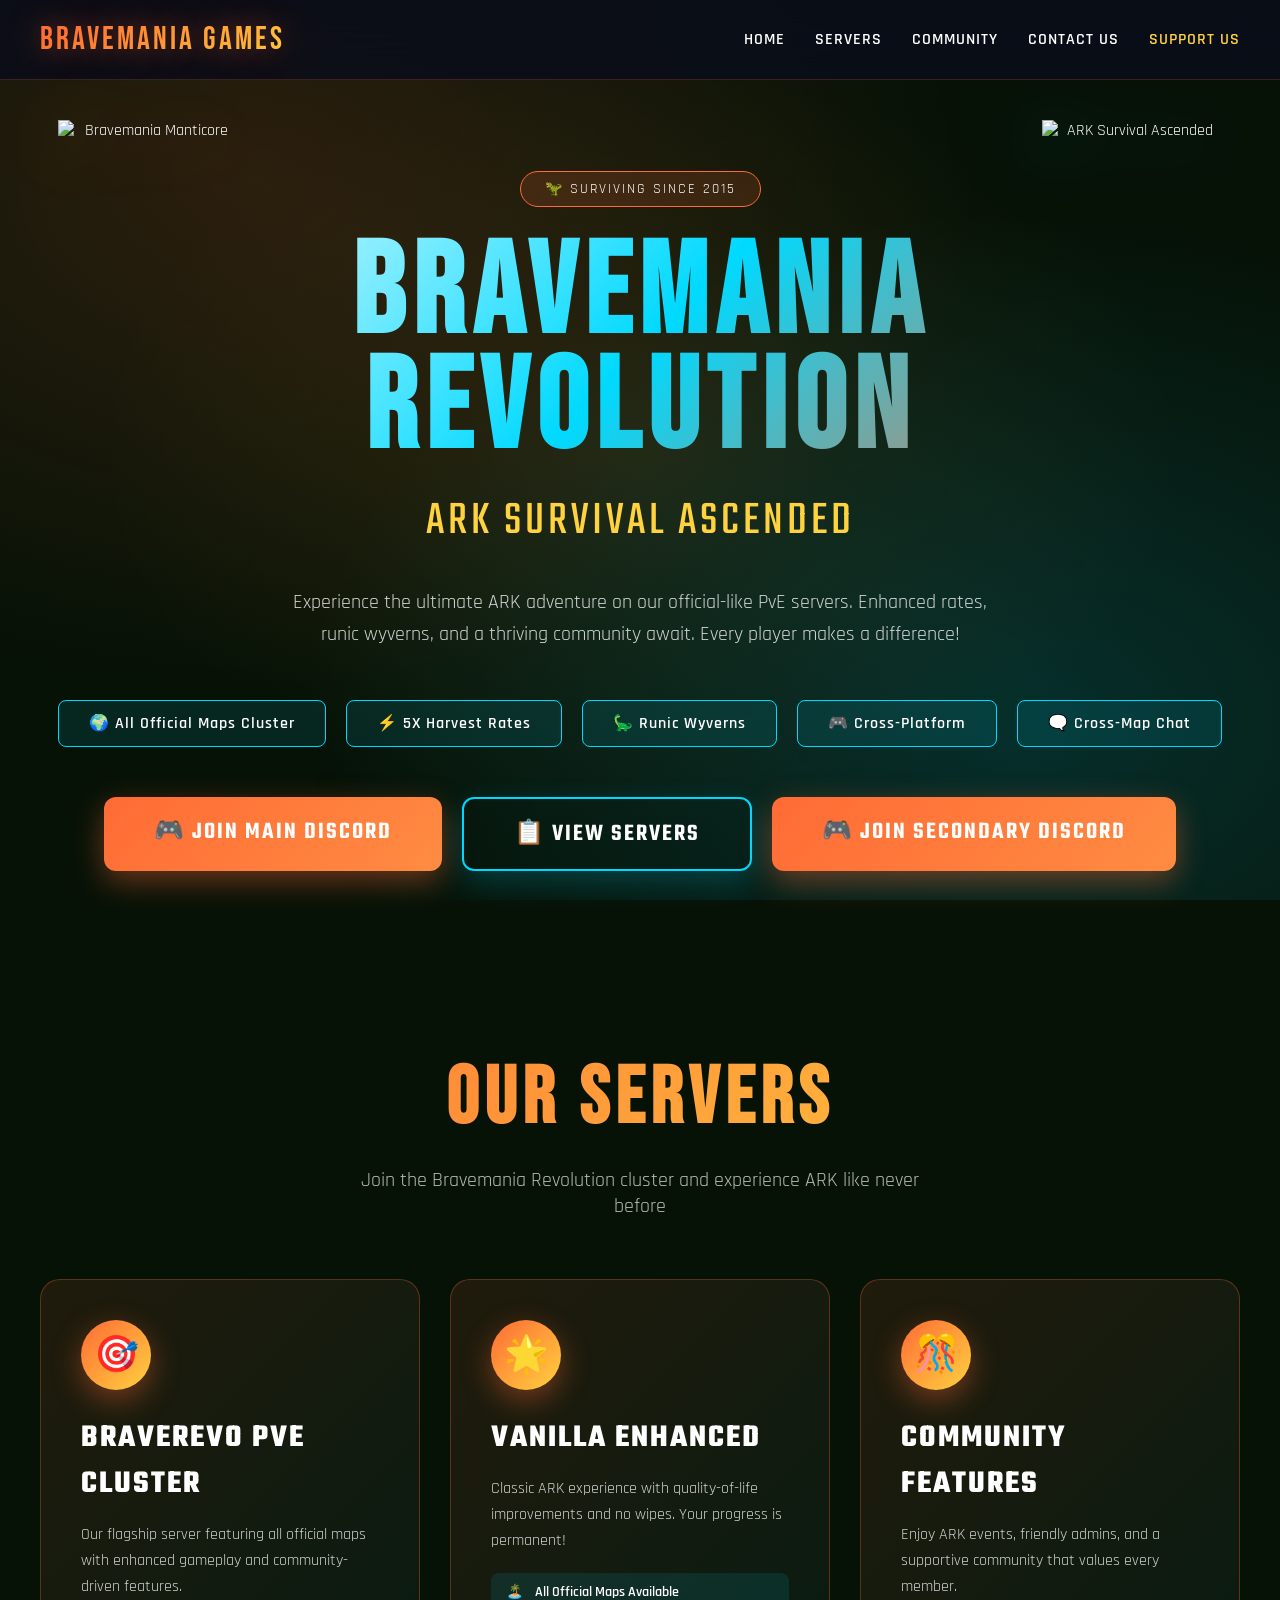
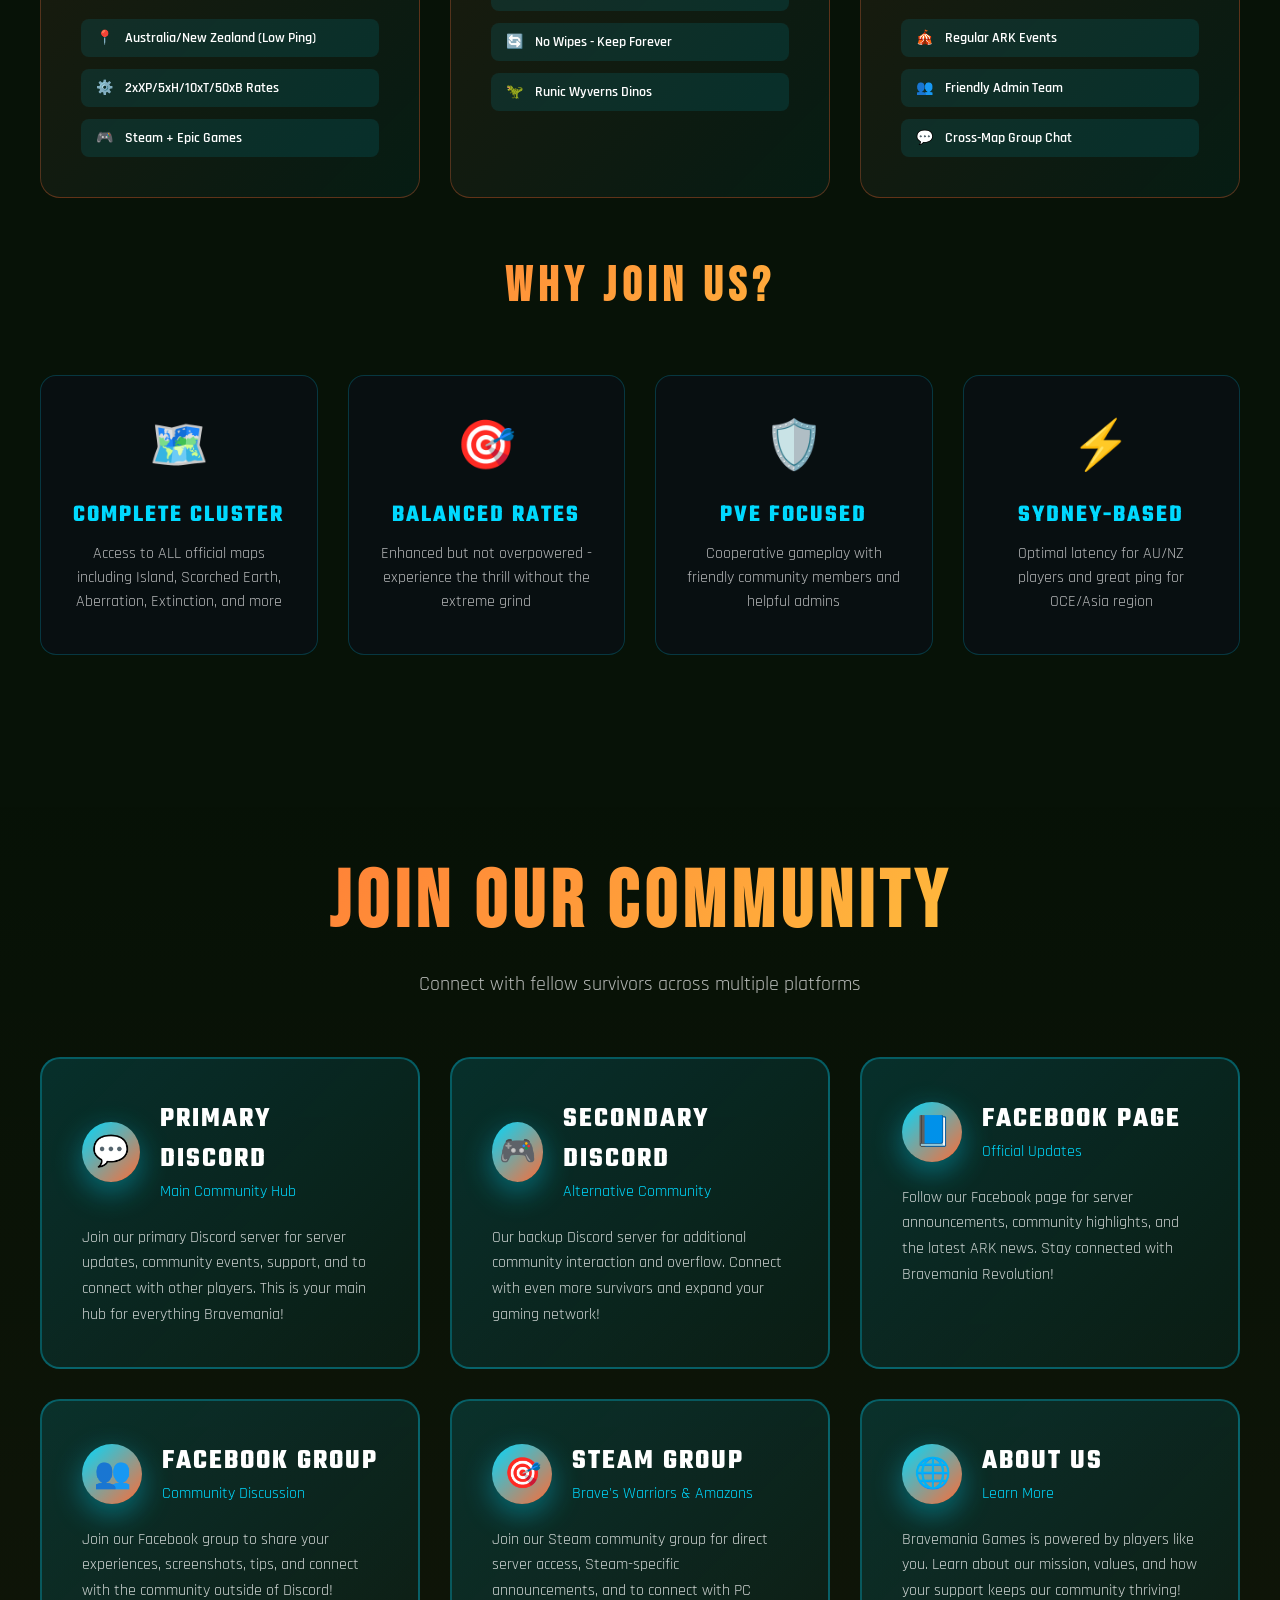
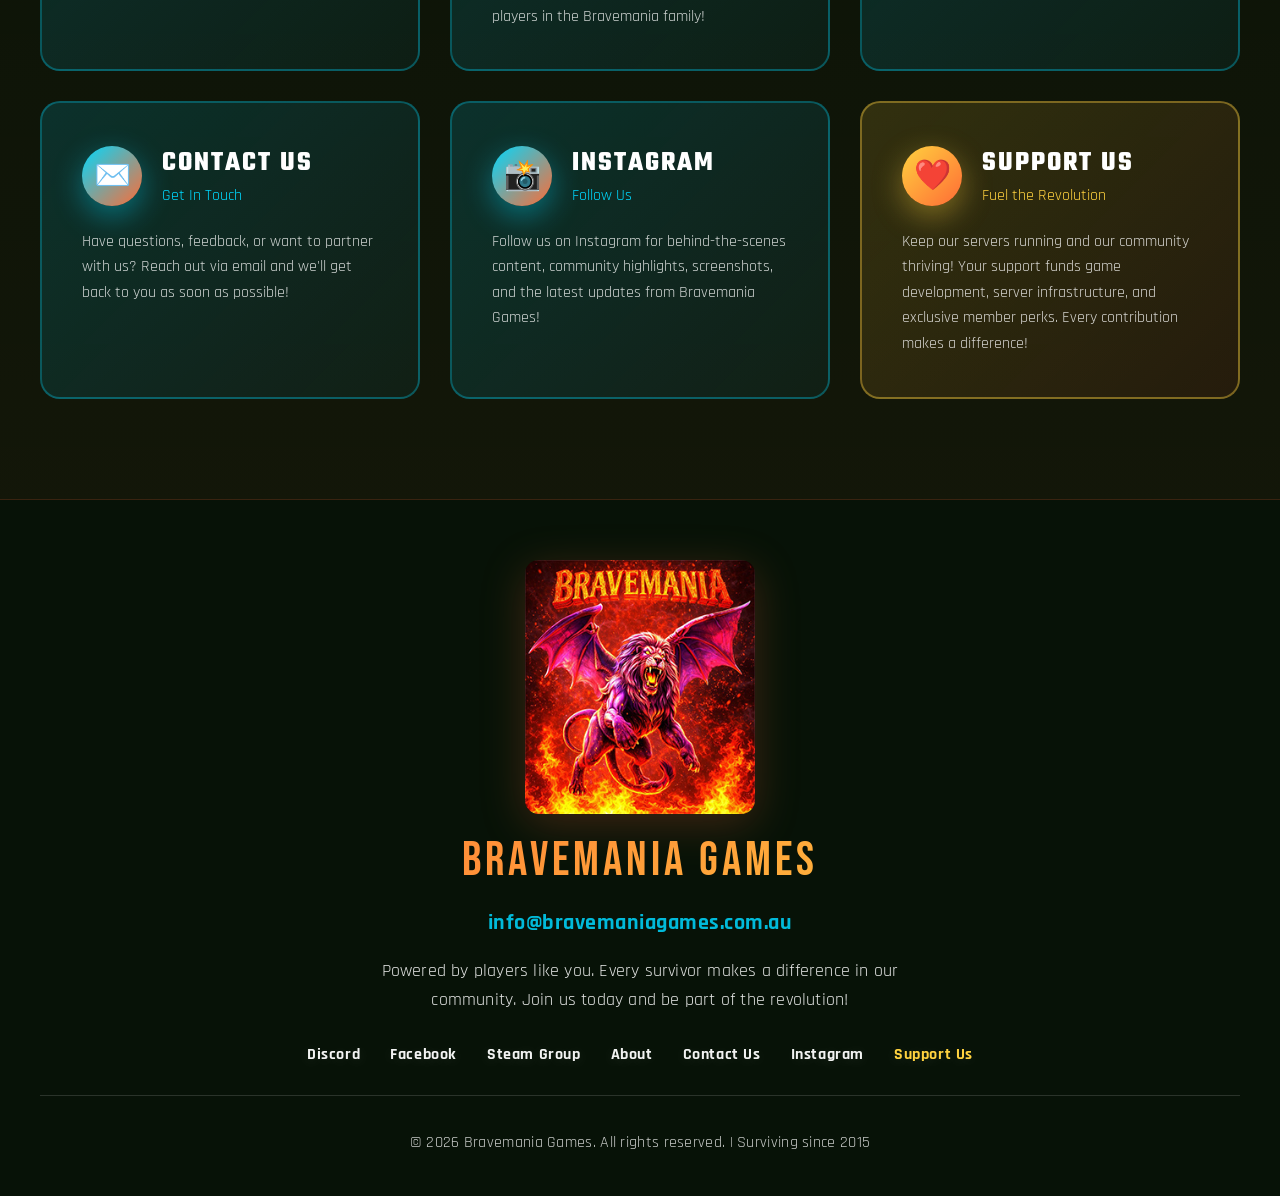
==== index.html @ 8ef61ebc "Update index.html" ====
<!DOCTYPE html>
<html lang="en">
<head>
    <meta charset="UTF-8">
    <meta name="viewport" content="width=device-width, initial-scale=1.0">
    <title>Bravemania Games - ARK Survival Revolution</title>
    
<!-- Favicons -->
<link rel="icon" type="image/png" sizes="48x48" href="/logo/favicon-48x48.png?v=20260113">
<link rel="icon" type="image/png" sizes="32x32" href="/logo/favicon-32x32.png?v=20260113">
<link rel="icon" type="image/png" sizes="16x16" href="/logo/favicon-16x16.png?v=20260113">

<link rel="icon" href="/favicon.ico?v=20260113" sizes="any" type="image/x-icon">
<link rel="shortcut icon" href="/favicon.ico?v=20260113">

<link rel="apple-touch-icon" sizes="180x180" href="/logo/apple-touch-icon.png?v=20260113">
<link rel="manifest" href="/logo/site.webmanifest?v=20260113">

    <script type="application/ld+json">
{
  "@context": "https://schema.org",
  "@type": "Organization",
  "name": "Bravemania Games",
  "url": "https://bravemaniagames.com.au",
  "logo": "https://bravemaniagames.com.au/bravemania-manticore.jpg",
  "image": "https://bravemaniagames.com.au/bravemania-manticore.jpg",
  "description": "Official ARK Survival Ascended PvE servers - Enhanced rates, runic wyverns, all maps cluster.",
  "contactPoint": {
    "@type": "ContactPoint",
    "email": "info@bravemaniagames.com.au",
    "contactType": "customer support"
  },
  "sameAs": [
    "https://discord.gg/Cxjp4RVSW9",
    "https://www.facebook.com/BravemaniaRevolutionArkSurvivalAscended/",
    "https://www.youtube.com/@BRAVEMANIAGAMES",
    "https://steamcommunity.com/groups/bravemaniawarriors",
    "https://www.instagram.com/bravemaniagames/",
    "https://ko-fi.com/bravemaniagames"
  ]
}
</script>

    <!-- SEO Meta Tags -->
    <meta name="description" content="Bravemania Games - Official ARK Survival Ascended servers. Enhanced rates, runic wyverns, all official maps cluster. PvE friendly community serving Australia since 2015.">
    <meta name="keywords" content="ARK Survival Ascended, ARK servers, PvE servers, runic wyverns, ARK cluster, Bravemania Games, ARK Australia, ARK gaming, ARK ANZ">
    <meta name="author" content="Bravemania Games">
    <meta name="theme-color" content="#071207">
    
    <!-- Open Graph / Facebook -->
    <meta property="og:type" content="website">
    <meta property="og:url" content="https://bravemaniagames.com.au/">
    <meta property="og:title" content="Bravemania Games - ARK Survival Revolution">
    <meta property="og:description" content="Experience the ultimate ARK adventure on our official-like PvE servers. Enhanced rates, runic wyverns, and a thriving community await!">
    <meta property="og:image" content="https://bravemaniagames.com.au/bravemania-manticore.jpg?v=20260219">
    <meta property="og:image:width" content="719">
    <meta property="og:image:height" content="792">
    <meta property="og:image:type" content="image/jpeg">
    
    <!-- Twitter -->
    <meta name="twitter:card" content="summary_large_image">
    <meta name="twitter:title" content="Bravemania Games - ARK Survival Revolution">
    <meta name="twitter:description" content="Experience the ultimate ARK adventure on our official-like PvE servers. Enhanced rates, runic wyverns, and a thriving community await!">
    <meta name="twitter:image" content="https://bravemaniagames.com.au/bravemania-manticore.jpg?v=20260219">
    
    <link rel="preconnect" href="https://fonts.googleapis.com">
    <link rel="preconnect" href="https://fonts.gstatic.com" crossorigin>
    <link href="https://fonts.googleapis.com/css2?family=Teko:wght@600;700&family=Bebas+Neue&family=Rajdhani:wght@400;600;700&display=swap" rel="stylesheet">
    <style>
        :root {
            --primary: #ff6b35;
            --secondary: #00d9ff;
            --accent: #ffd23f;
            --dark: #0d1f0d;
            --darker: #071207;
            --light: #ffffff;
            --glow: rgba(0, 217, 255, 0.6);
        }

        * {
            margin: 0;
            padding: 0;
            box-sizing: border-box;
        }

        body {
            font-family: 'Rajdhani', sans-serif;
            background: var(--darker);
            color: var(--light);
            overflow-x: hidden;
            position: relative;
        }

        /* Animated background */
        .bg-layer {
            position: fixed;
            top: 0;
            left: 0;
            width: 100%;
            height: 100%;
            z-index: -1;
            background: 
                radial-gradient(ellipse at 20% 20%, rgba(255, 107, 53, 0.15) 0%, transparent 50%),
                radial-gradient(ellipse at 80% 80%, rgba(0, 217, 255, 0.15) 0%, transparent 50%),
                radial-gradient(ellipse at 50% 50%, rgba(255, 210, 63, 0.08) 0%, transparent 60%);
        }

        .bg-pattern {
            position: fixed;
            top: 0;
            left: 0;
            width: 100%;
            height: 100%;
            z-index: -1;
            opacity: 0.03;
            background-image: 
                repeating-linear-gradient(45deg, transparent, transparent 35px, rgba(255,255,255,.05) 35px, rgba(255,255,255,.05) 70px);
        }

        /* Particle effect */
        .particles {
            position: fixed;
            top: 0;
            left: 0;
            width: 100%;
            height: 100%;
            z-index: 0;
            pointer-events: none;
        }

        .particle {
            position: absolute;
            width: 2px;
            height: 2px;
            background: var(--secondary);
            border-radius: 50%;
            opacity: 0;
            animation: float 15s infinite;
        }

        @keyframes float {
            0% {
                opacity: 0;
                transform: translateY(100vh) translateX(0);
            }
            10% {
                opacity: 0.6;
            }
            90% {
                opacity: 0.6;
            }
            100% {
                opacity: 0;
                transform: translateY(-100px) translateX(100px);
            }
        }

        /* Navigation */
        nav {
            position: fixed;
            top: 0;
            left: 0;
            right: 0;
            z-index: 1000;
            padding: 20px 40px;
            background: rgba(10, 14, 26, 0.85);
            backdrop-filter: blur(20px);
            border-bottom: 1px solid rgba(255, 107, 53, 0.2);
            animation: slideDown 0.6s ease-out;
        }

        @keyframes slideDown {
            from {
                transform: translateY(-100%);
                opacity: 0;
            }
            to {
                transform: translateY(0);
                opacity: 1;
            }
        }

        .nav-content {
            max-width: 1400px;
            margin: 0 auto;
            display: flex;
            justify-content: space-between;
            align-items: center;
        }

        .logo {
            font-family: 'Bebas Neue', cursive;
            font-size: 32px;
            letter-spacing: 3px;
            background: linear-gradient(135deg, var(--primary) 0%, var(--accent) 100%);
            -webkit-background-clip: text;
            -webkit-text-fill-color: transparent;
            background-clip: text;
            text-shadow: 0 0 30px rgba(255, 107, 53, 0.5);
        }

        .nav-links {
            display: flex;
            gap: 30px;
            list-style: none;
        }

        .nav-links a {
            color: var(--light);
            text-decoration: none;
            font-weight: 600;
            font-size: 16px;
            letter-spacing: 1px;
            text-transform: uppercase;
            transition: all 0.3s ease;
            position: relative;
        }

        .nav-links a::after {
            content: '';
            position: absolute;
            bottom: -5px;
            left: 0;
            width: 0;
            height: 2px;
            background: var(--primary);
            transition: width 0.3s ease;
        }

        .nav-links a:hover::after {
            width: 100%;
        }

        /* Hero Section */
        .hero {
            position: relative;
            min-height: 100vh;
            display: flex;
            align-items: center;
            justify-content: center;
            padding: 120px 40px 80px;
            overflow: hidden;
        }

        .hero-content {
            max-width: 1200px;
            text-align: center;
            position: relative;
            z-index: 1;
        }

        .hero-logos {
            display: flex;
            justify-content: space-between;
            align-items: flex-start;
            margin-bottom: 30px;
            gap: 20px;
        }

        .hero-logo-left,
        .hero-logo-right {
            width: 180px;
            height: auto;
            animation: fadeInScale 1s ease-out;
            filter: drop-shadow(0 10px 30px rgba(255, 107, 53, 0.4));
        }

        .hero-logo-right {
            filter: drop-shadow(0 10px 30px rgba(0, 217, 255, 0.4));
        }

        @keyframes fadeInScale {
            from {
                opacity: 0;
                transform: scale(0.8);
            }
            to {
                opacity: 1;
                transform: scale(1);
            }
        }

        .hero-badge {
            display: inline-block;
            padding: 8px 24px;
            background: rgba(255, 107, 53, 0.15);
            border: 1px solid var(--primary);
            border-radius: 50px;
            font-size: 14px;
            letter-spacing: 2px;
            text-transform: uppercase;
            margin-bottom: 30px;
            animation: fadeInUp 0.8s ease-out 0.2s both;
        }

        @keyframes fadeInUp {
            from {
                opacity: 0;
                transform: translateY(30px);
            }
            to {
                opacity: 1;
                transform: translateY(0);
            }
        }

        .hero h1 {
            font-family: 'Bebas Neue', cursive;
            font-size: clamp(60px, 10vw, 140px);
            line-height: 0.9;
            letter-spacing: 8px;
            margin-bottom: 20px;
            background: linear-gradient(135deg, var(--light) 0%, var(--secondary) 50%, var(--primary) 100%);
            -webkit-background-clip: text;
            -webkit-text-fill-color: transparent;
            background-clip: text;
            animation: fadeInUp 0.8s ease-out 0.4s both, textGlow 4s ease-in-out infinite alternate;
        }

        @keyframes textGlow {
            from {
                filter: drop-shadow(0 0 20px rgba(0, 217, 255, 0.4));
            }
            to {
                filter: drop-shadow(0 0 40px rgba(255, 107, 53, 0.6));
            }
        }

        .hero-subtitle {
            font-family: 'Teko', sans-serif;
            font-size: clamp(24px, 4vw, 48px);
            color: var(--accent);
            letter-spacing: 4px;
            text-transform: uppercase;
            margin-bottom: 30px;
            animation: fadeInUp 0.8s ease-out 0.6s both;
        }

        .hero-description {
            font-size: 20px;
            color: rgba(255, 255, 255, 0.8);
            max-width: 700px;
            margin: 0 auto 50px;
            line-height: 1.6;
            animation: fadeInUp 0.8s ease-out 0.8s both;
        }

        .hero-features {
            display: flex;
            flex-wrap: wrap;
            justify-content: center;
            gap: 20px;
            margin-bottom: 50px;
            animation: fadeInUp 0.8s ease-out 1s both;
        }

        .feature-tag {
            padding: 12px 30px;
            background: rgba(0, 217, 255, 0.1);
            border: 1px solid var(--secondary);
            border-radius: 8px;
            font-weight: 600;
            letter-spacing: 1px;
            transition: all 0.3s ease;
        }

        .feature-tag:hover {
            background: rgba(0, 217, 255, 0.2);
            transform: translateY(-3px);
            box-shadow: 0 10px 30px rgba(0, 217, 255, 0.3);
        }

        /* CTA Buttons */
        .cta-buttons {
            display: flex;
            flex-wrap: wrap;
            justify-content: center;
            gap: 20px;
            animation: fadeInUp 0.8s ease-out 1.2s both;
        }

        .btn {
            padding: 18px 50px;
            font-family: 'Teko', sans-serif;
            font-size: 24px;
            letter-spacing: 2px;
            text-transform: uppercase;
            text-decoration: none;
            border: none;
            border-radius: 12px;
            cursor: pointer;
            transition: all 0.3s ease;
            position: relative;
            overflow: hidden;
            font-weight: 600;
        }

        .btn::before {
            content: '';
            position: absolute;
            top: 50%;
            left: 50%;
            width: 0;
            height: 0;
            border-radius: 50%;
            background: rgba(255, 255, 255, 0.2);
            transform: translate(-50%, -50%);
            transition: width 0.6s ease, height 0.6s ease;
        }

        .btn:hover::before {
            width: 400px;
            height: 400px;
        }

        .btn span {
            position: relative;
            z-index: 1;
        }

        .btn-primary {
            background: linear-gradient(135deg, var(--primary) 0%, #ff8c42 100%);
            color: var(--light);
            box-shadow: 0 10px 30px rgba(255, 107, 53, 0.4);
        }

        .btn-primary:hover {
            transform: translateY(-3px);
            box-shadow: 0 15px 40px rgba(255, 107, 53, 0.6);
        }

        .btn-secondary {
            background: transparent;
            color: var(--light);
            border: 2px solid var(--secondary);
            box-shadow: 0 10px 30px rgba(0, 217, 255, 0.2);
        }

        .btn-secondary:hover {
            background: rgba(0, 217, 255, 0.1);
            transform: translateY(-3px);
            box-shadow: 0 15px 40px rgba(0, 217, 255, 0.4);
        }

        /* Server Info Section */
        .server-info {
            padding: 100px 40px;
            position: relative;
            z-index: 1;
        }

        .container {
            max-width: 1400px;
            margin: 0 auto;
        }

        .section-title {
            font-family: 'Bebas Neue', cursive;
            font-size: clamp(48px, 8vw, 80px);
            text-align: center;
            margin-bottom: 20px;
            letter-spacing: 6px;
            background: linear-gradient(135deg, var(--primary) 0%, var(--accent) 100%);
            -webkit-background-clip: text;
            -webkit-text-fill-color: transparent;
            background-clip: text;
        }

        .section-subtitle {
            text-align: center;
            font-size: 20px;
            color: rgba(255, 255, 255, 0.7);
            margin-bottom: 60px;
            max-width: 600px;
            margin-left: auto;
            margin-right: auto;
        }

        .server-grid {
            display: grid;
            grid-template-columns: repeat(auto-fit, minmax(350px, 1fr));
            gap: 30px;
            margin-bottom: 60px;
        }

        .server-card {
            background: linear-gradient(135deg, rgba(255, 107, 53, 0.1) 0%, rgba(0, 217, 255, 0.05) 100%);
            border: 1px solid rgba(255, 107, 53, 0.3);
            border-radius: 20px;
            padding: 40px;
            transition: all 0.4s ease;
            position: relative;
            overflow: hidden;
        }

        .server-card::before {
            content: '';
            position: absolute;
            top: -50%;
            left: -50%;
            width: 200%;
            height: 200%;
            background: radial-gradient(circle, rgba(255, 107, 53, 0.1) 0%, transparent 70%);
            opacity: 0;
            transition: opacity 0.4s ease;
        }

        .server-card:hover::before {
            opacity: 1;
        }

        .server-card:hover {
            transform: translateY(-10px);
            border-color: var(--primary);
            box-shadow: 0 20px 50px rgba(255, 107, 53, 0.3);
        }

        .server-icon {
            width: 70px;
            height: 70px;
            background: linear-gradient(135deg, var(--primary) 0%, var(--accent) 100%);
            border-radius: 50%;
            display: flex;
            align-items: center;
            justify-content: center;
            font-size: 36px;
            margin-bottom: 25px;
            box-shadow: 0 10px 30px rgba(255, 107, 53, 0.4);
        }

        .server-card h3 {
            font-family: 'Teko', sans-serif;
            font-size: 32px;
            letter-spacing: 2px;
            color: var(--light);
            margin-bottom: 15px;
            text-transform: uppercase;
        }

        .server-card p {
            color: rgba(255, 255, 255, 0.8);
            line-height: 1.6;
            margin-bottom: 20px;
        }

        .server-details {
            display: flex;
            flex-direction: column;
            gap: 12px;
            margin-top: 20px;
        }

        .detail-item {
            display: flex;
            align-items: center;
            gap: 12px;
            padding: 10px 15px;
            background: rgba(0, 217, 255, 0.1);
            border-radius: 8px;
            font-size: 14px;
            font-weight: 600;
        }

        .detail-icon {
            color: var(--secondary);
        }

        /* Features Grid */
        .features-grid {
            display: grid;
            grid-template-columns: repeat(auto-fit, minmax(250px, 1fr));
            gap: 30px;
            margin-top: 60px;
        }

        .feature-item {
            text-align: center;
            padding: 40px 30px;
            background: rgba(10, 14, 26, 0.6);
            border: 1px solid rgba(0, 217, 255, 0.2);
            border-radius: 16px;
            transition: all 0.3s ease;
        }

        .feature-item:hover {
            border-color: var(--secondary);
            transform: translateY(-5px);
            box-shadow: 0 15px 40px rgba(0, 217, 255, 0.2);
        }

        .feature-icon {
            font-size: 48px;
            margin-bottom: 20px;
        }

        .feature-item h4 {
            font-family: 'Teko', sans-serif;
            font-size: 24px;
            letter-spacing: 2px;
            color: var(--secondary);
            margin-bottom: 10px;
            text-transform: uppercase;
        }

        .feature-item p {
            color: rgba(255, 255, 255, 0.7);
            line-height: 1.5;
        }

        /* Community Section */
        .community {
            padding: 100px 40px;
            background: linear-gradient(180deg, transparent 0%, rgba(255, 107, 53, 0.05) 100%);
            position: relative;
        }

        .social-links {
            display: grid;
            grid-template-columns: repeat(auto-fit, minmax(300px, 1fr));
            gap: 30px;
            margin-top: 60px;
        }

        .social-card {
            background: linear-gradient(135deg, rgba(0, 217, 255, 0.15) 0%, rgba(0, 217, 255, 0.05) 100%);
            border: 2px solid rgba(0, 217, 255, 0.3);
            border-radius: 20px;
            padding: 40px;
            text-decoration: none;
            color: var(--light);
            transition: all 0.4s ease;
            position: relative;
            overflow: hidden;
        }

        .social-card::before {
            content: '';
            position: absolute;
            top: 0;
            left: -100%;
            width: 100%;
            height: 100%;
            background: linear-gradient(90deg, transparent, rgba(255, 255, 255, 0.1), transparent);
            transition: left 0.6s ease;
        }

        .social-card:hover::before {
            left: 100%;
        }

        .social-card:hover {
            transform: translateY(-10px) scale(1.02);
            border-color: var(--secondary);
            box-shadow: 0 20px 50px rgba(0, 217, 255, 0.4);
        }

        .social-header {
            display: flex;
            align-items: center;
            gap: 20px;
            margin-bottom: 20px;
        }

        .social-icon {
            width: 60px;
            height: 60px;
            background: linear-gradient(135deg, var(--secondary) 0%, var(--primary) 100%);
            border-radius: 50%;
            display: flex;
            align-items: center;
            justify-content: center;
            font-size: 30px;
            box-shadow: 0 10px 30px rgba(0, 217, 255, 0.4);
        }

        .social-card h3 {
            font-family: 'Teko', sans-serif;
            font-size: 28px;
            letter-spacing: 2px;
            text-transform: uppercase;
        }

        .social-card p {
            color: rgba(255, 255, 255, 0.8);
            line-height: 1.6;
        }

        /* Footer */
        footer {
            padding: 60px 40px 40px;
            background: var(--darker);
            border-top: 1px solid rgba(255, 107, 53, 0.2);
            text-align: center;
        }

        .footer-content {
            max-width: 1400px;
            margin: 0 auto;
        }

        .footer-logo {
            font-family: 'Bebas Neue', cursive;
            font-size: 48px;
            letter-spacing: 4px;
            background: linear-gradient(135deg, var(--primary) 0%, var(--accent) 100%);
            -webkit-background-clip: text;
            -webkit-text-fill-color: transparent;
            background-clip: text;
            margin-bottom: 20px;
        }

        .footer-email {
            display: inline-block;
            color: var(--secondary);
            text-decoration: none;
            font-size: 22px;
            font-weight: 700;
            letter-spacing: 0.5px;
            margin-bottom: 20px;
            opacity: 0.85;
            transition: all 0.3s ease;
        }

        .footer-email:hover {
            opacity: 1;
            color: var(--accent);
            text-shadow: 0 0 12px rgba(0, 217, 255, 0.4);
        }
       
        .footer-logo-img{
  width: clamp(160px, 18vw, 240px);
  height: auto;
  border-radius: 14px;
  display: block;
  margin: 0 auto 18px;
  filter: drop-shadow(0 10px 22px rgba(255, 107, 53, 0.22));
}
        @media (max-width: 768px){
            .footer-logo-img{ width: 180px; }
        }
            
        .footer-text {
    color: rgba(255, 255, 255, 0.88);
    margin-bottom: 30px;
    max-width: 600px;
    margin-left: auto;
    margin-right: auto;
    font-size: 18px;
    line-height: 1.6;
    letter-spacing: 0.2px;
    text-shadow: 0 2px 18px rgba(255, 255, 255, 0.10);
}

        .footer-links {
            display: flex;
            justify-content: center;
            flex-wrap: wrap;
            gap: 30px;
            margin-bottom: 30px;
        }

        .footer-links a{
  color: rgba(255, 255, 255, 0.95);
  text-decoration: none;
  font-weight: 700;
  font-size: 16px;
  letter-spacing: 0.6px;
  text-shadow: 0 2px 14px rgba(255, 255, 255, 0.14);
  transition: color 0.25s ease, transform 0.2s ease, text-shadow 0.25s ease;
}

.footer-links a:hover{
  color: var(--primary);
  transform: translateY(-1px);
  text-shadow: 0 3px 18px rgba(0, 255, 200, 0.18);
}

      .copyright {
  color: rgba(255, 255, 255, 0.78);
  font-size: 16px;
  line-height: 1.6;
  padding-top: 34px;
  border-top: 1px solid rgba(255, 255, 255, 0.14);
  text-shadow: 0 2px 16px rgba(255, 255, 255, 0.12);
  letter-spacing: 0.3px;
}
@media (max-width: 768px){
  .copyright { font-size: 14px; }
}

        /* Responsive */
        @media (max-width: 768px) {
            nav {
                padding: 15px 20px;
            }

            .logo {
                font-size: 24px;
            }

            .nav-links {
                display: none;
            }

            .hero {
                padding: 100px 20px 60px;
            }

            .hero-logos {
                flex-direction: row;
                justify-content: center;
                gap: 15px;
            }

            .hero-logo-left,
            .hero-logo-right {
                width: 120px;
            }

            .hero h1 {
                letter-spacing: 4px;
            }

            .hero-subtitle {
                letter-spacing: 2px;
            }

            .hero-features {
                gap: 10px;
            }

            .feature-tag {
                padding: 8px 20px;
                font-size: 14px;
            }

            .cta-buttons {
                flex-direction: column;
            }

            .btn {
                width: 100%;
            }

            .server-grid,
            .features-grid,
            .social-links {
                grid-template-columns: 1fr;
            }

            .section-title {
                letter-spacing: 3px;
            }

            .server-info,
            .community {
                padding: 60px 20px;
            }
        }

        /* Support Us card accent */
        .social-card-donate {
            border-color: rgba(255, 210, 63, 0.4);
            background: linear-gradient(135deg, rgba(255, 210, 63, 0.15) 0%, rgba(255, 107, 53, 0.08) 100%);
        }

        .social-card-donate:hover {
            border-color: var(--accent);
            box-shadow: 0 20px 50px rgba(255, 210, 63, 0.35);
        }

        .social-icon-donate {
            background: linear-gradient(135deg, var(--accent) 0%, var(--primary) 100%) !important;
            box-shadow: 0 10px 30px rgba(255, 210, 63, 0.4) !important;
        }

        .footer-link-donate {
            color: var(--accent) !important;
        }

        .footer-link-donate:hover {
            text-shadow: 0 3px 18px rgba(255, 210, 63, 0.3) !important;
        }

        /* Scroll animations */
        .scroll-reveal {
            opacity: 0;
            transform: translateY(50px);
            transition: all 0.8s ease;
        }

        .scroll-reveal.active {
            opacity: 1;
            transform: translateY(0);
        }
    </style>
</head>
<body>
    <div class="bg-layer"></div>
    <div class="bg-pattern"></div>
    <div class="particles" id="particles"></div>

    <!-- Navigation -->
    <nav>
        <div class="nav-content">
            <div class="logo">BRAVEMANIA GAMES</div>
            <ul class="nav-links">
                <li><a href="#home">Home</a></li>
                <li><a href="#servers">Servers</a></li>
                <li><a href="#community">Community</a></li>
                <li><a href="mailto:info@bravemaniagames.com.au">Contact Us</a></li>
                <li><a href="https://ko-fi.com/bravemaniagames" target="_blank" rel="noopener noreferrer" style="color: var(--accent);">Support Us</a></li>
            </ul>
        </div>
    </nav>

    <!-- Hero Section -->
    <section class="hero" id="home">
        <div class="hero-content">
            <div class="hero-logos">
                <img src="https://raw.githubusercontent.com/bravemania/bravemaniagames/main/bravemania-manticore.jpg" alt="Bravemania Manticore" class="hero-logo-left">
                <img src="https://raw.githubusercontent.com/bravemania/bravemaniagames/main/ark-logo.png" alt="ARK Survival Ascended" class="hero-logo-right">
            </div>
            <div class="hero-badge">🦖 Surviving Since 2015</div>
            <h1>BRAVEMANIA<br>REVOLUTION</h1>
            <div class="hero-subtitle">ARK Survival Ascended</div>
            <p class="hero-description">
                Experience the ultimate ARK adventure on our official-like PvE servers. Enhanced rates, runic wyverns, and a thriving community await. Every player makes a difference!
            </p>
            <div class="hero-features">
                <div class="feature-tag">🌍 All Official Maps Cluster</div>
                <div class="feature-tag">⚡ 5X Harvest Rates</div>
                <div class="feature-tag">🦕 Runic Wyverns</div>
                <div class="feature-tag">🎮 Cross-Platform</div>
                <div class="feature-tag">🗨️ Cross-Map Chat</div>
            </div>
            <div class="cta-buttons">
    <a href="https://discord.gg/Cxjp4RVSW9" class="btn btn-primary" target="_blank" rel="noopener noreferrer">
        <span>🎮 Join Main Discord</span>
    </a>

    <a href="#servers" class="btn btn-secondary">
        <span>📋 View Servers</span>
    </a>

    <a href="https://discord.gg/68JU6gUa6A" class="btn btn-primary" target="_blank" rel="noopener noreferrer">
        <span>🎮 Join Secondary Discord</span>
    </a>
</div>

    </section>

    <!-- Server Info Section -->
    <section class="server-info" id="servers">
        <div class="container">
            <h2 class="section-title scroll-reveal">Our Servers</h2>
            <p class="section-subtitle scroll-reveal">Join the Bravemania Revolution cluster and experience ARK like never before</p>
            
            <div class="server-grid">
                <div class="server-card scroll-reveal">
                    <div class="server-icon">🎯</div>
                    <h3>BraveRevo PvE Cluster</h3>
                    <p>Our flagship server featuring all official maps with enhanced gameplay and community-driven features.</p>
                    <div class="server-details">
                        <div class="detail-item">
                            <span class="detail-icon">📍</span>
                            <span>Australia/New Zealand (Low Ping)</span>
                        </div>
                        <div class="detail-item">
                            <span class="detail-icon">⚙️</span>
                            <span>2xXP/5xH/10xT/50xB Rates</span>
                        </div>
                        <div class="detail-item">
                            <span class="detail-icon">🎮</span>
                            <span>Steam + Epic Games</span>
                        </div>
                    </div>
                </div>

                <div class="server-card scroll-reveal">
                    <div class="server-icon">🌟</div>
                    <h3>Vanilla Enhanced</h3>
                    <p>Classic ARK experience with quality-of-life improvements and no wipes. Your progress is permanent!</p>
                    <div class="server-details">
                        <div class="detail-item">
                            <span class="detail-icon">🏝️</span>
                            <span>All Official Maps Available</span>
                        </div>
                        <div class="detail-item">
                            <span class="detail-icon">🔄</span>
                            <span>No Wipes - Keep Forever</span>
                        </div>
                        <div class="detail-item">
                            <span class="detail-icon">🦖</span>
                            <span>Runic Wyverns Dinos</span>
                        </div>
                    </div>
                </div>

                <div class="server-card scroll-reveal">
                    <div class="server-icon">🎊</div>
                    <h3>Community Features</h3>
                    <p>Enjoy ARK events, friendly admins, and a supportive community that values every member.</p>
                    <div class="server-details">
                        <div class="detail-item">
                            <span class="detail-icon">🎪</span>
                            <span>Regular ARK Events</span>
                        </div>
                        <div class="detail-item">
                            <span class="detail-icon">👥</span>
                            <span>Friendly Admin Team</span>
                        </div>
                        <div class="detail-item">
                            <span class="detail-icon">💬</span>
                            <span>Cross-Map Group Chat</span>
                        </div>
                    </div>
                </div>
            </div>

            <h3 class="section-title scroll-reveal" style="font-size: 48px; margin-top: 60px;">Why Join Us?</h3>
            <div class="features-grid">
                <div class="feature-item scroll-reveal">
                    <div class="feature-icon">🗺️</div>
                    <h4>Complete Cluster</h4>
                    <p>Access to ALL official maps including Island, Scorched Earth, Aberration, Extinction, and more</p>
                </div>
                <div class="feature-item scroll-reveal">
                    <div class="feature-icon">🎯</div>
                    <h4>Balanced Rates</h4>
                    <p>Enhanced but not overpowered - experience the thrill without the extreme grind</p>
                </div>
                <div class="feature-item scroll-reveal">
                    <div class="feature-icon">🛡️</div>
                    <h4>PvE Focused</h4>
                    <p>Cooperative gameplay with friendly community members and helpful admins</p>
                </div>
                <div class="feature-item scroll-reveal">
                    <div class="feature-icon">⚡</div>
                    <h4>Sydney-Based</h4>
                    <p>Optimal latency for AU/NZ players and great ping for OCE/Asia region</p>
                </div>
            </div>
        </div>
    </section>

    <!-- Community Section -->
    <section class="community" id="community">
        <div class="container">
            <h2 class="section-title scroll-reveal">Join Our Community</h2>
            <p class="section-subtitle scroll-reveal">Connect with fellow survivors across multiple platforms</p>
            
            <div class="social-links">
                <a href="https://discord.gg/Cxjp4RVSW9" class="social-card scroll-reveal" target="_blank" rel="noopener noreferrer">
                    <div class="social-header">
                        <div class="social-icon">💬</div>
                        <div>
                            <h3>Primary Discord</h3>
                            <p style="color: var(--secondary); margin: 0;">Main Community Hub</p>
                        </div>
                    </div>
                    <p>Join our primary Discord server for server updates, community events, support, and to connect with other players. This is your main hub for everything Bravemania!</p>
                </a>

                <a href="https://discord.gg/68JU6gUa6A" class="social-card scroll-reveal" target="_blank" rel="noopener noreferrer">
                    <div class="social-header">
                        <div class="social-icon">🎮</div>
                        <div>
                            <h3>Secondary Discord</h3>
                            <p style="color: var(--secondary); margin: 0;">Alternative Community</p>
                        </div>
                    </div>
                    <p>Our backup Discord server for additional community interaction and overflow. Connect with even more survivors and expand your gaming network!</p>
                </a>

                <a href="https://www.facebook.com/BravemaniaRevolutionArkSurvivalAscended" class="social-card scroll-reveal" target="_blank" rel="noopener noreferrer">
                    <div class="social-header">
                        <div class="social-icon">📘</div>
                        <div>
                            <h3>Facebook Page</h3>
                            <p style="color: var(--secondary); margin: 0;">Official Updates</p>
                        </div>
                    </div>
                    <p>Follow our Facebook page for server announcements, community highlights, and the latest ARK news. Stay connected with Bravemania Revolution!</p>
                </a>

                <a href="https://www.facebook.com/groups/1159545375755087/" class="social-card scroll-reveal" target="_blank" rel="noopener noreferrer">
                    <div class="social-header">
                        <div class="social-icon">👥</div>
                        <div>
                            <h3>Facebook Group</h3>
                            <p style="color: var(--secondary); margin: 0;">Community Discussion</p>
                        </div>
                    </div>
                    <p>Join our Facebook group to share your experiences, screenshots, tips, and connect with the community outside of Discord!</p>
                </a>

                <a href="https://steamcommunity.com/groups/bravemaniawarriors" class="social-card scroll-reveal" target="_blank" rel="noopener noreferrer">
                    <div class="social-header">
                        <div class="social-icon">🎯</div>
                        <div>
                            <h3>Steam Group</h3>
                            <p style="color: var(--secondary); margin: 0;">Brave's Warriors & Amazons</p>
                        </div>
                    </div>
                    <p>Join our Steam community group for direct server access, Steam-specific announcements, and to connect with PC players in the Bravemania family!</p>
                </a>

                <a href="https://bravemaniagames.com.au" class="social-card scroll-reveal">
                    <div class="social-header">
                        <div class="social-icon">🌐</div>
                        <div>
                            <h3>About Us</h3>
                            <p style="color: var(--secondary); margin: 0;">Learn More</p>
                        </div>
                    </div>
                    <p>Bravemania Games is powered by players like you. Learn about our mission, values, and how your support keeps our community thriving!</p>
                </a>

                <a href="mailto:info@bravemaniagames.com.au" class="social-card scroll-reveal">
                    <div class="social-header">
                        <div class="social-icon">✉️</div>
                        <div>
                            <h3>Contact Us</h3>
                            <p style="color: var(--secondary); margin: 0;">Get In Touch</p>
                        </div>
                    </div>
                    <p>Have questions, feedback, or want to partner with us? Reach out via email and we'll get back to you as soon as possible!</p>
                </a>

                <a href="https://www.instagram.com/bravemaniagames/" class="social-card scroll-reveal" target="_blank" rel="noopener noreferrer">
                    <div class="social-header">
                        <div class="social-icon">📸</div>
                        <div>
                            <h3>Instagram</h3>
                            <p style="color: var(--secondary); margin: 0;">Follow Us</p>
                        </div>
                    </div>
                    <p>Follow us on Instagram for behind-the-scenes content, community highlights, screenshots, and the latest updates from Bravemania Games!</p>
                </a>

                <a href="https://ko-fi.com/bravemaniagames" class="social-card social-card-donate scroll-reveal" target="_blank" rel="noopener noreferrer">
                    <div class="social-header">
                        <div class="social-icon social-icon-donate">❤️</div>
                        <div>
                            <h3>Support Us</h3>
                            <p style="color: var(--accent); margin: 0;">Fuel the Revolution</p>
                        </div>
                    </div>
                    <p>Keep our servers running and our community thriving! Your support funds game development, server infrastructure, and exclusive member perks. Every contribution makes a difference!</p>
                </a>
            </div>
        </div>
    </section>

    <!-- Footer -->
    <footer>
        <div class="footer-content">
                            <div class="footer-logo-image">
                <img src="bravemania-manticore-footer-300.jpg" alt="Bravemania Manticore logo" class="footer-logo-img" loading="lazy" decoding="async">
            </div>
                
            <div class="footer-logo">BRAVEMANIA GAMES</div>
            <a href="mailto:info@bravemaniagames.com.au" class="footer-email">info@bravemaniagames.com.au</a>
            <p class="footer-text">
                Powered by players like you. Every survivor makes a difference in our community. 
                Join us today and be part of the revolution!
            </p>
            <div class="footer-links">
                <a href="https://discord.gg/Cxjp4RVSW9" target="_blank">Discord</a>
                <a href="https://www.facebook.com/BravemaniaRevolutionArkSurvivalAscended" target="_blank">Facebook</a>
                <a href="https://steamcommunity.com/groups/bravemaniawarriors" target="_blank">Steam Group</a>
                <a href="https://bravemaniagames.com.au">About</a>
                <a href="mailto:info@bravemaniagames.com.au">Contact Us</a>
                <a href="https://www.instagram.com/bravemaniagames/" target="_blank">Instagram</a>
                <a href="https://ko-fi.com/bravemaniagames" target="_blank" rel="noopener noreferrer" class="footer-link-donate">Support Us</a>
            </div>
            <div class="copyright">
                © 2026 Bravemania Games. All rights reserved. | Surviving since 2015
            </div>
        </div>
    </footer>

    <script>
        // Create particle effect
        function createParticles() {
            const particlesContainer = document.getElementById('particles');
            const particleCount = 50;

            for (let i = 0; i < particleCount; i++) {
                const particle = document.createElement('div');
                particle.className = 'particle';
                particle.style.left = Math.random() * 100 + '%';
                particle.style.animationDelay = Math.random() * 15 + 's';
                particle.style.animationDuration = (Math.random() * 10 + 10) + 's';
                particlesContainer.appendChild(particle);
            }
        }

        // Scroll reveal animation
        function revealOnScroll() {
            const reveals = document.querySelectorAll('.scroll-reveal');
            
            reveals.forEach(element => {
                const elementTop = element.getBoundingClientRect().top;
                const elementVisible = 150;
                
                if (elementTop < window.innerHeight - elementVisible) {
                    element.classList.add('active');
                }
            });
        }

        // Smooth scroll for anchor links
        document.querySelectorAll('a[href^="#"]').forEach(anchor => {
            anchor.addEventListener('click', function (e) {
                e.preventDefault();
                const target = document.querySelector(this.getAttribute('href'));
                if (target) {
                    target.scrollIntoView({
                        behavior: 'smooth'
                    });
                }
            });
        });

        // Initialize
        createParticles();
        window.addEventListener('scroll', revealOnScroll);
        revealOnScroll(); // Initial check on page load
    </script>
</body>
</html>
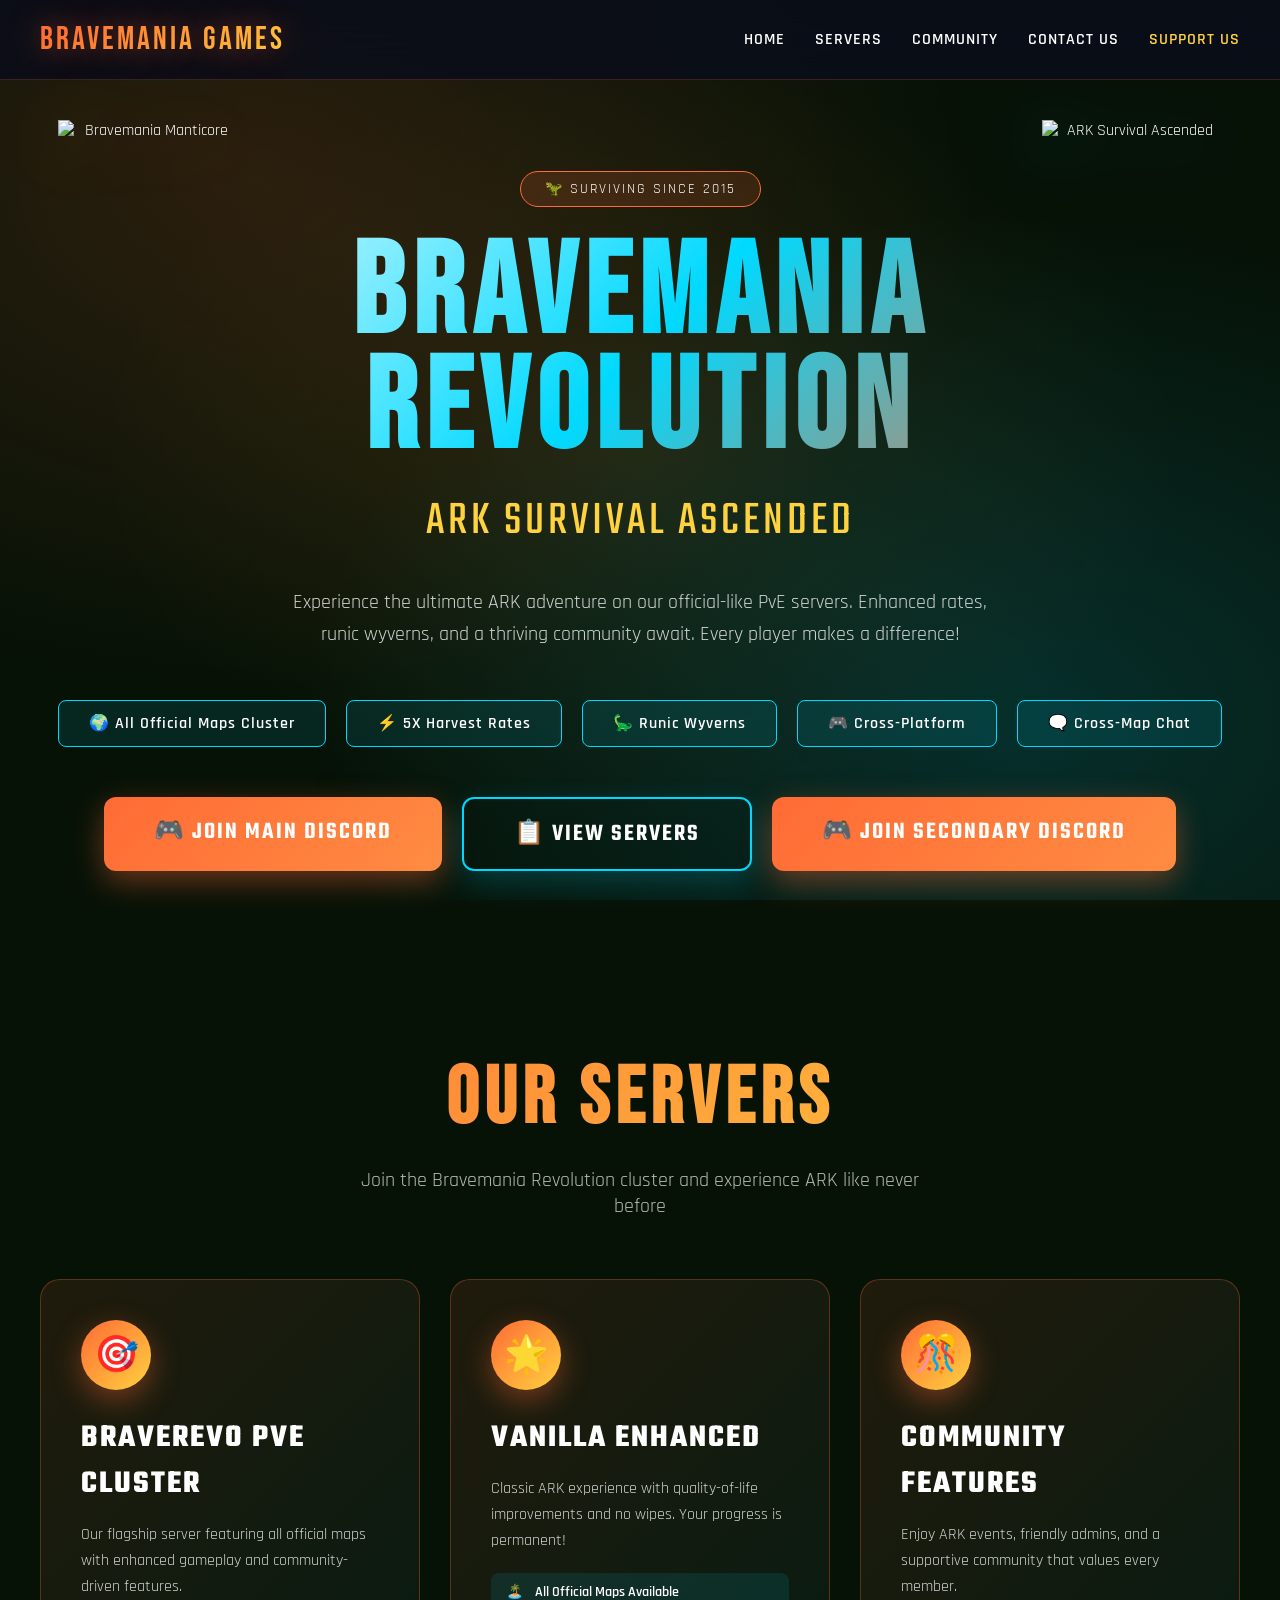
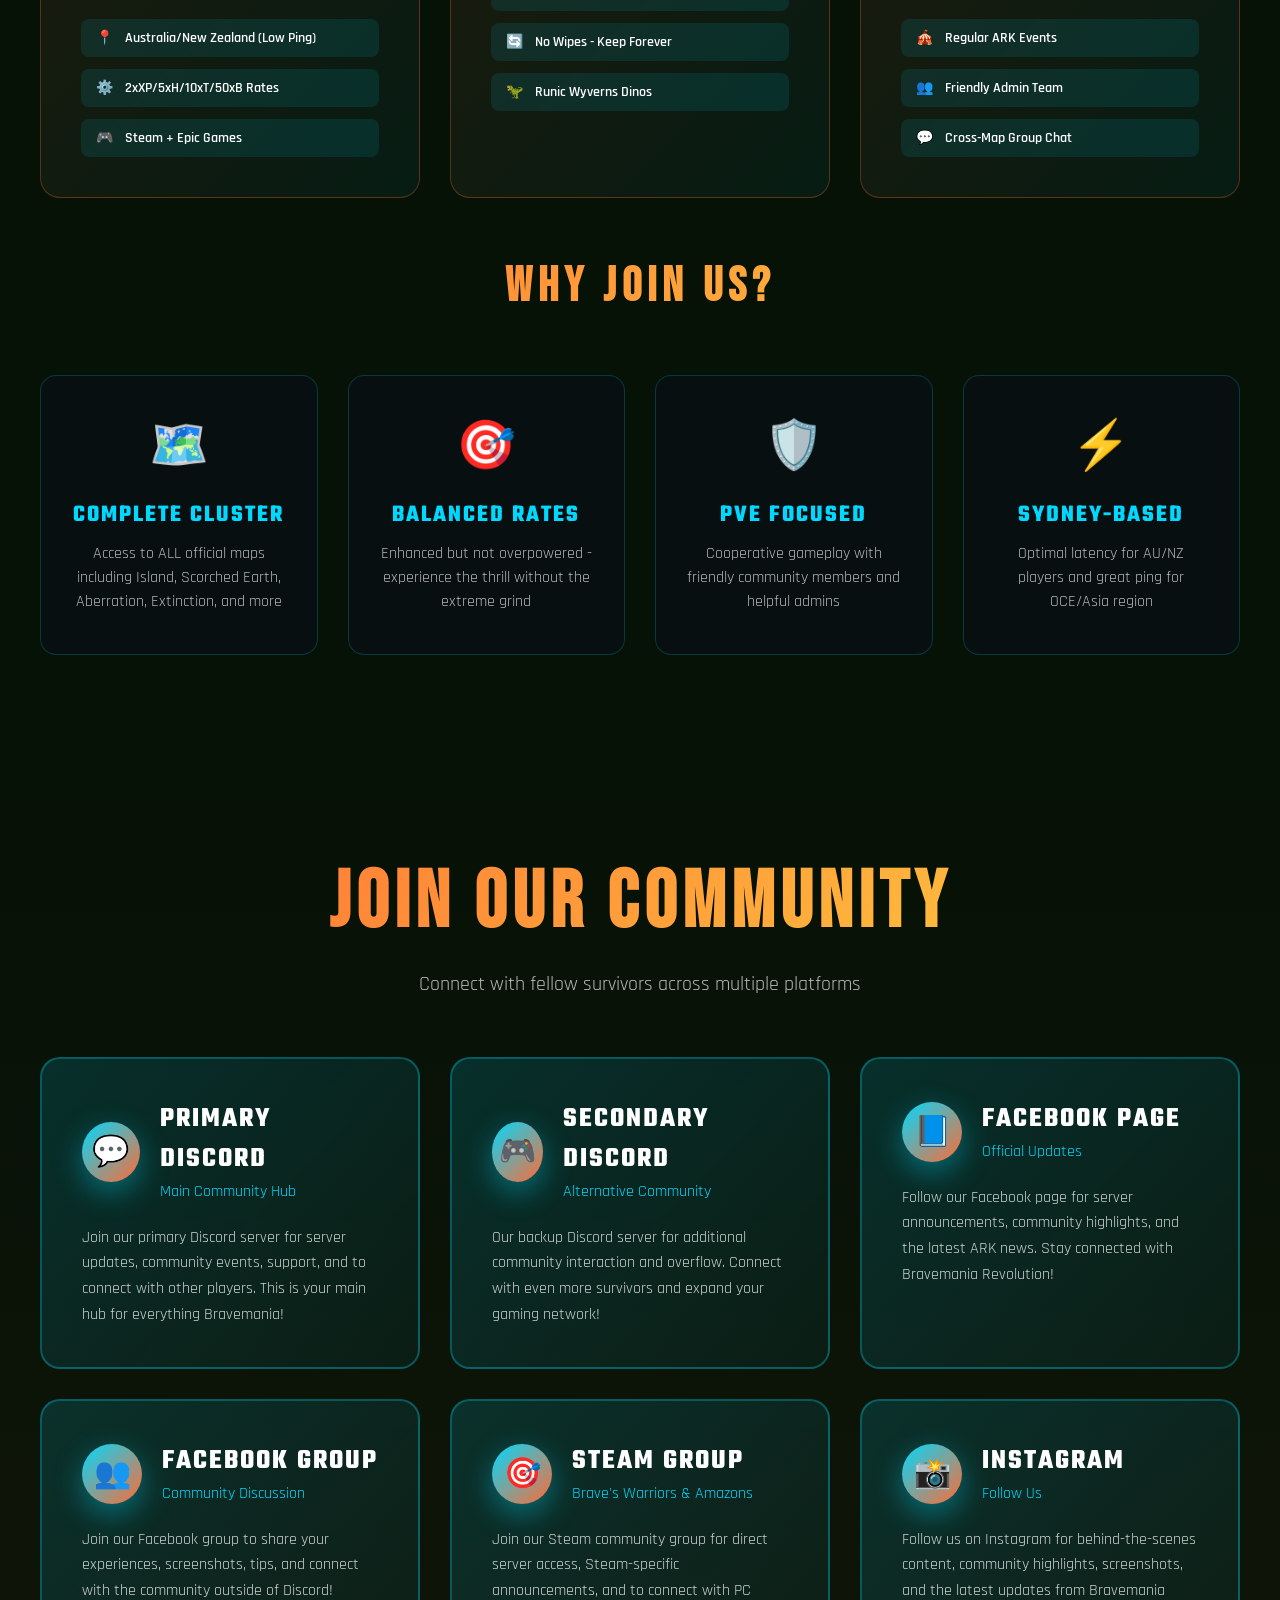
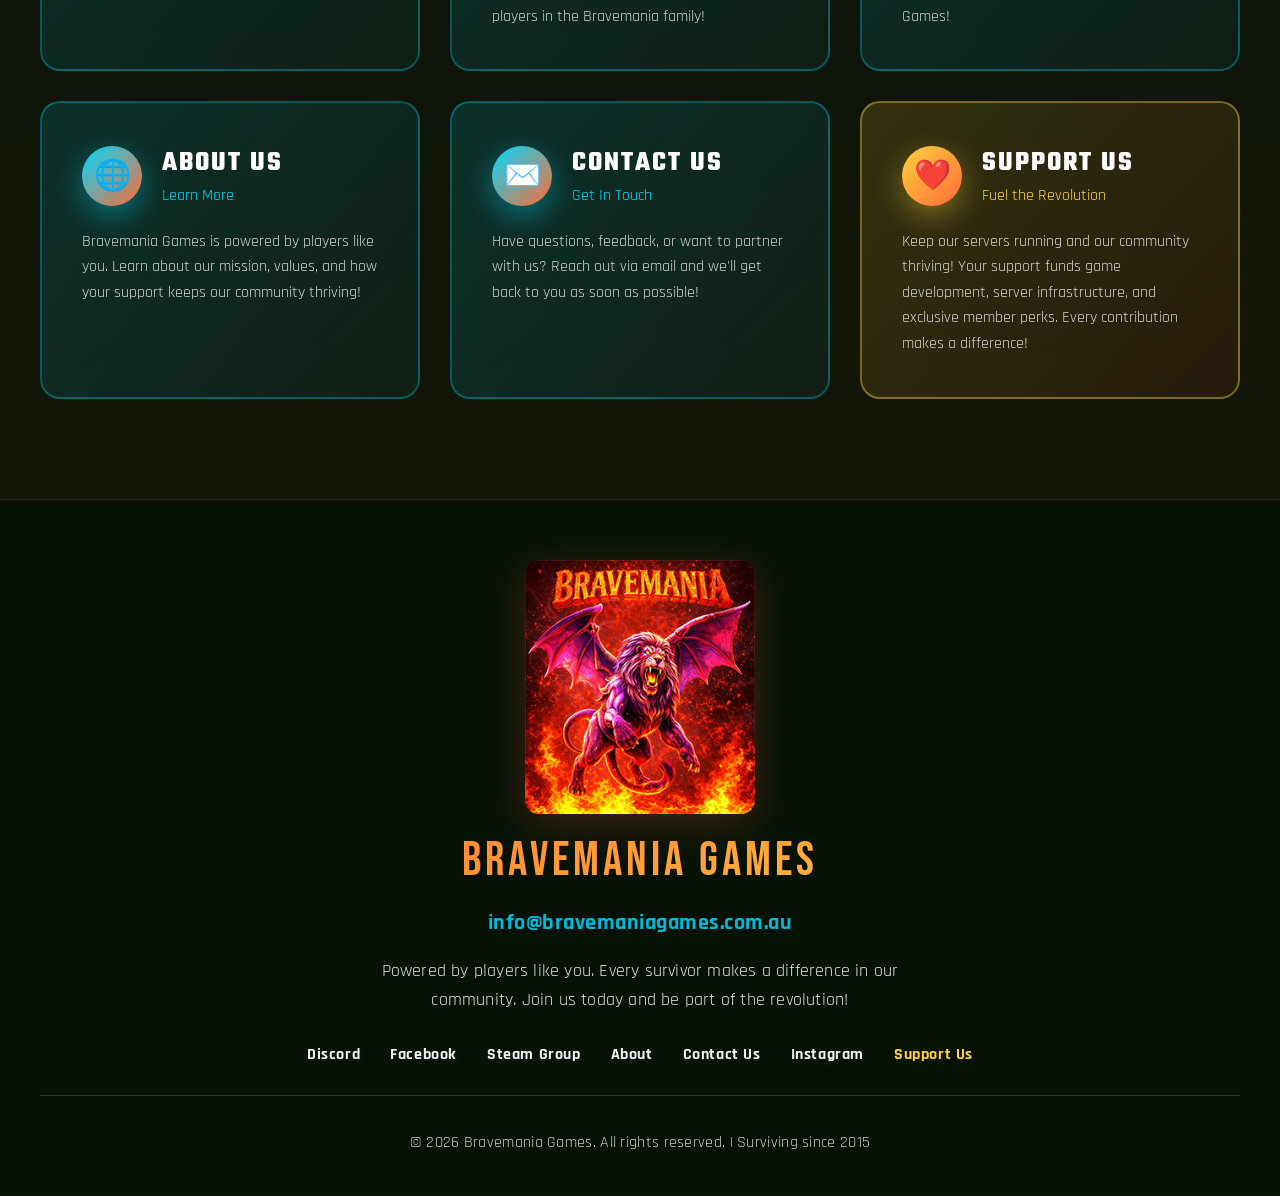
==== commit ff2d7783: "Update index.html" ====
--- a/index.html
+++ b/index.html
@@ -1105,6 +1105,17 @@
                     </div>
                     <p>Join our Steam community group for direct server access, Steam-specific announcements, and to connect with PC players in the Bravemania family!</p>
                 </a>
+                
+                <a href="https://www.instagram.com/bravemaniagames/" class="social-card scroll-reveal" target="_blank" rel="noopener noreferrer">
+                    <div class="social-header">
+                        <div class="social-icon">📸</div>
+                        <div>
+                            <h3>Instagram</h3>
+                            <p style="color: var(--secondary); margin: 0;">Follow Us</p>
+                        </div>
+                    </div>
+                    <p>Follow us on Instagram for behind-the-scenes content, community highlights, screenshots, and the latest updates from Bravemania Games!</p>
+                </a>
 
                 <a href="https://bravemaniagames.com.au" class="social-card scroll-reveal">
                     <div class="social-header">
@@ -1126,17 +1137,6 @@
                         </div>
                     </div>
                     <p>Have questions, feedback, or want to partner with us? Reach out via email and we'll get back to you as soon as possible!</p>
-                </a>
-
-                <a href="https://www.instagram.com/bravemaniagames/" class="social-card scroll-reveal" target="_blank" rel="noopener noreferrer">
-                    <div class="social-header">
-                        <div class="social-icon">📸</div>
-                        <div>
-                            <h3>Instagram</h3>
-                            <p style="color: var(--secondary); margin: 0;">Follow Us</p>
-                        </div>
-                    </div>
-                    <p>Follow us on Instagram for behind-the-scenes content, community highlights, screenshots, and the latest updates from Bravemania Games!</p>
                 </a>
 
                 <a href="https://ko-fi.com/bravemaniagames" class="social-card social-card-donate scroll-reveal" target="_blank" rel="noopener noreferrer">
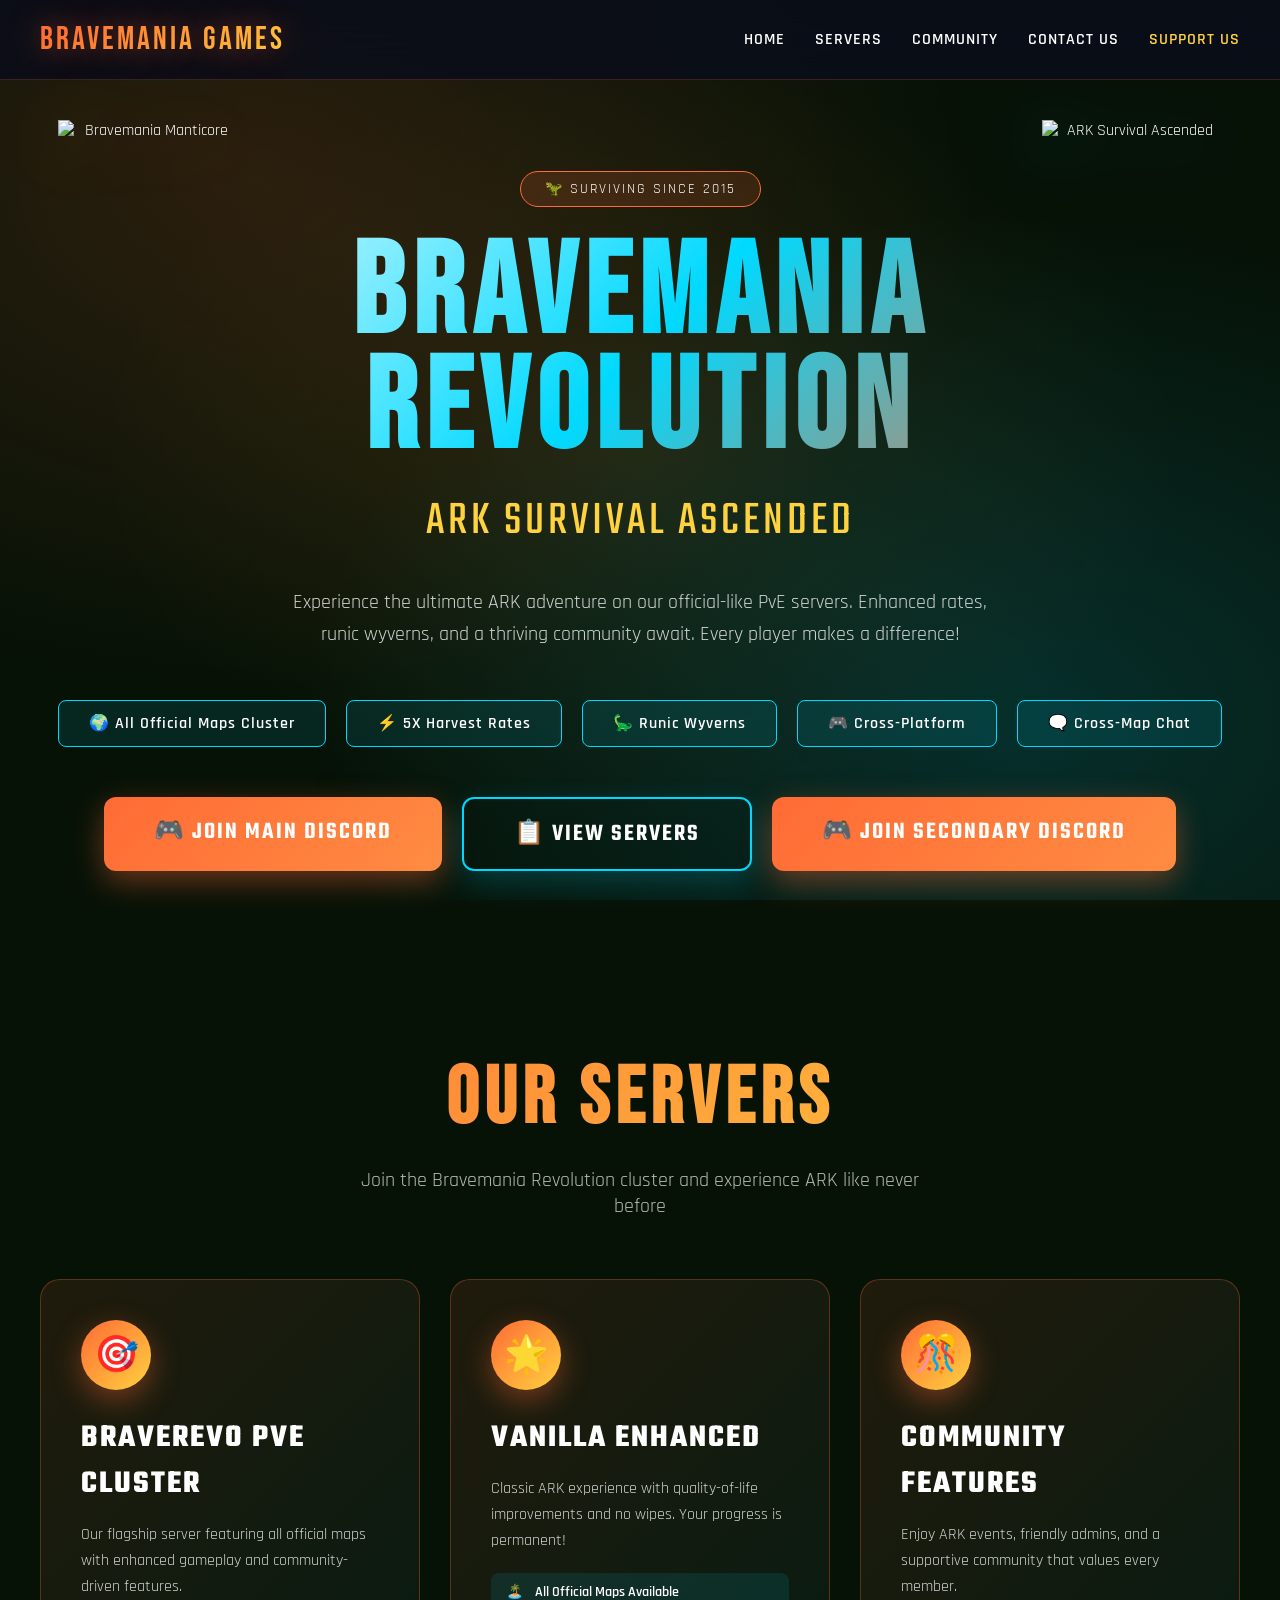
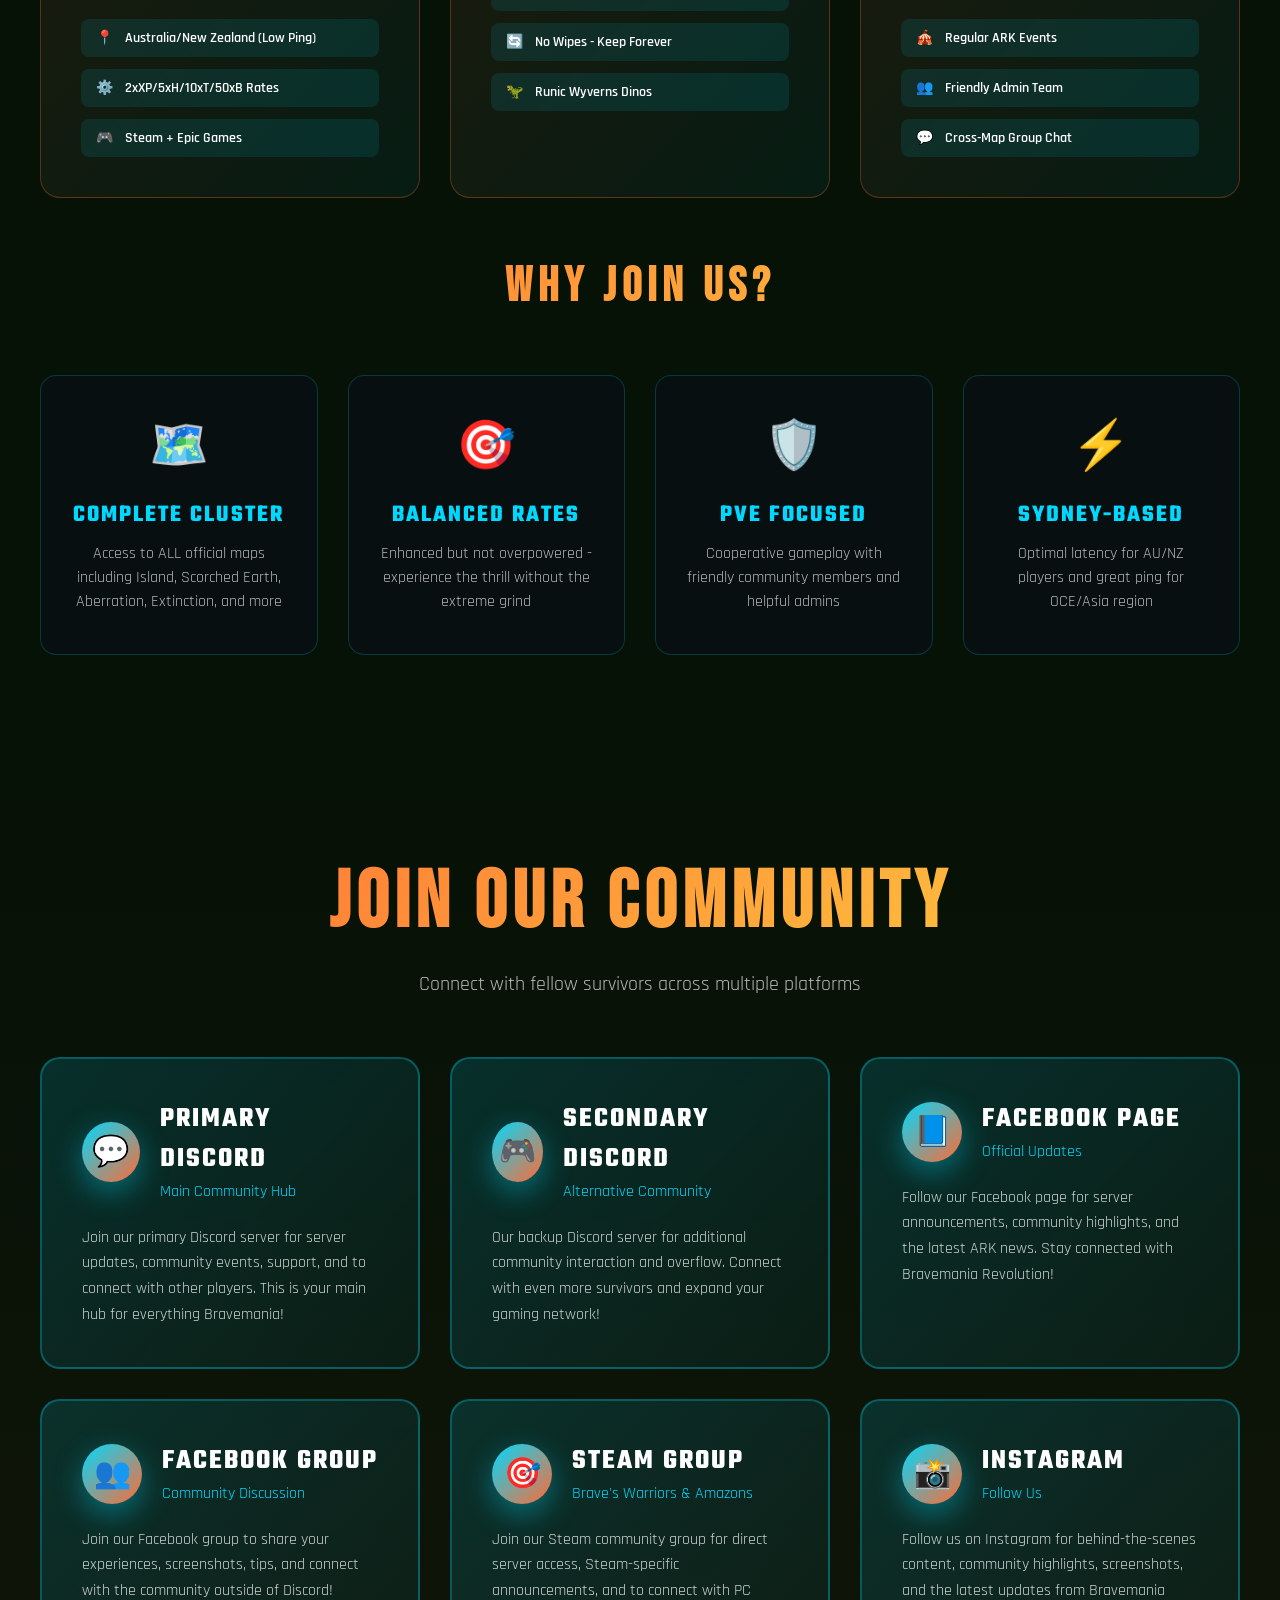
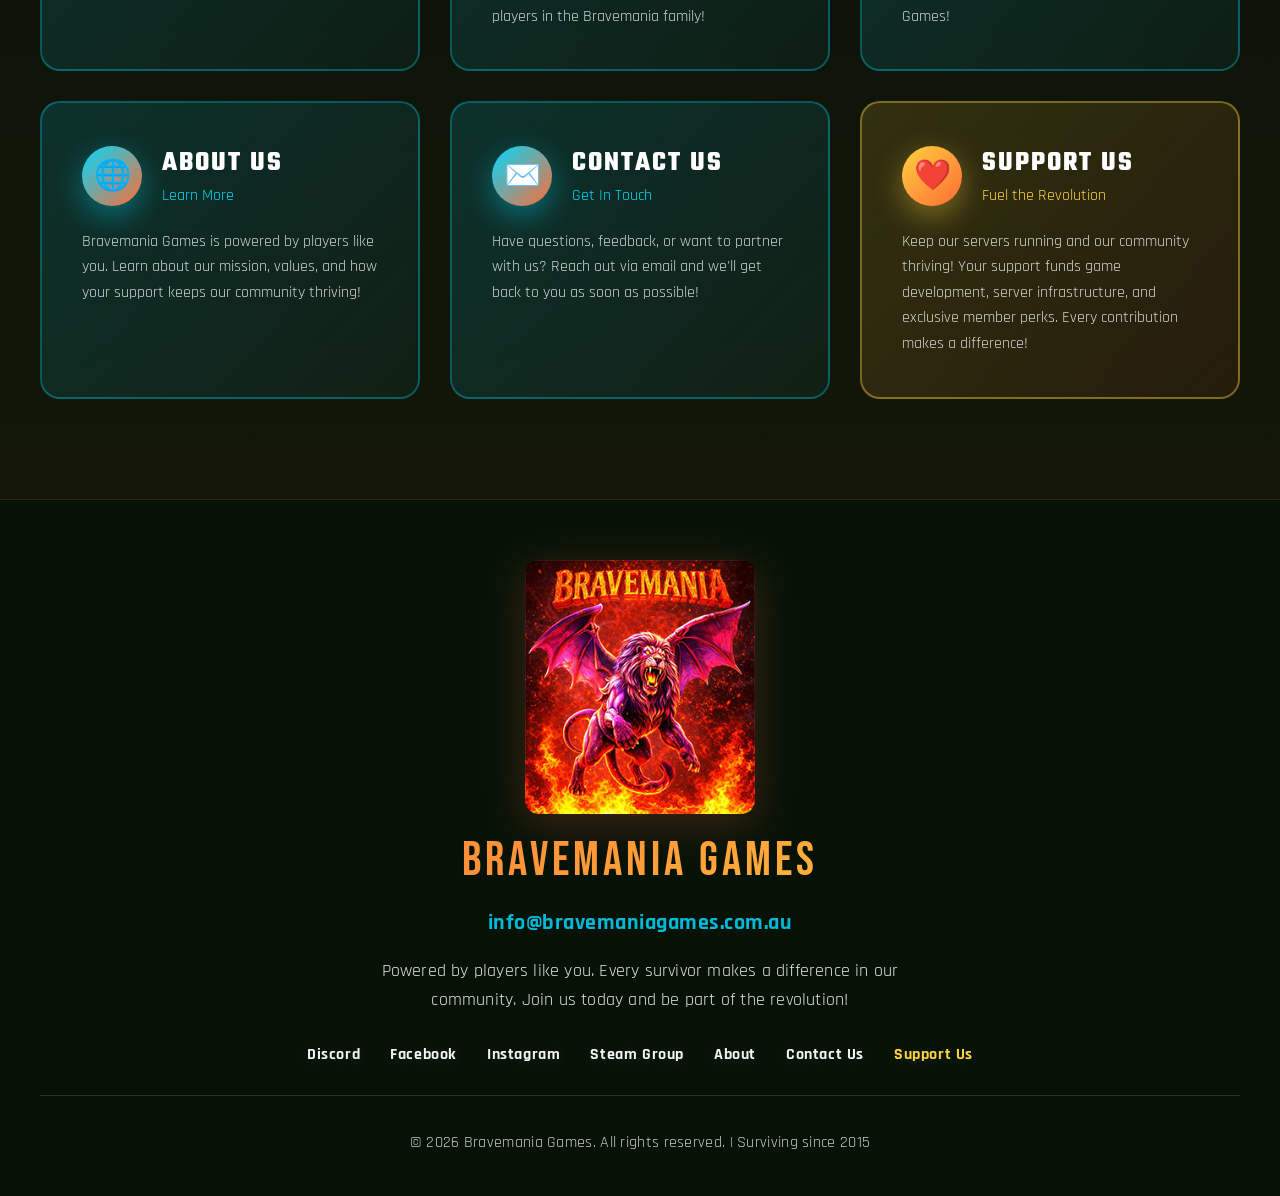
==== commit 724ee354: "Update index.html" ====
--- a/index.html
+++ b/index.html
@@ -1169,10 +1169,10 @@
             <div class="footer-links">
                 <a href="https://discord.gg/Cxjp4RVSW9" target="_blank">Discord</a>
                 <a href="https://www.facebook.com/BravemaniaRevolutionArkSurvivalAscended" target="_blank">Facebook</a>
+                <a href="https://www.instagram.com/bravemaniagames/" target="_blank">Instagram</a>
                 <a href="https://steamcommunity.com/groups/bravemaniawarriors" target="_blank">Steam Group</a>
                 <a href="https://bravemaniagames.com.au">About</a>
                 <a href="mailto:info@bravemaniagames.com.au">Contact Us</a>
-                <a href="https://www.instagram.com/bravemaniagames/" target="_blank">Instagram</a>
                 <a href="https://ko-fi.com/bravemaniagames" target="_blank" rel="noopener noreferrer" class="footer-link-donate">Support Us</a>
             </div>
             <div class="copyright">
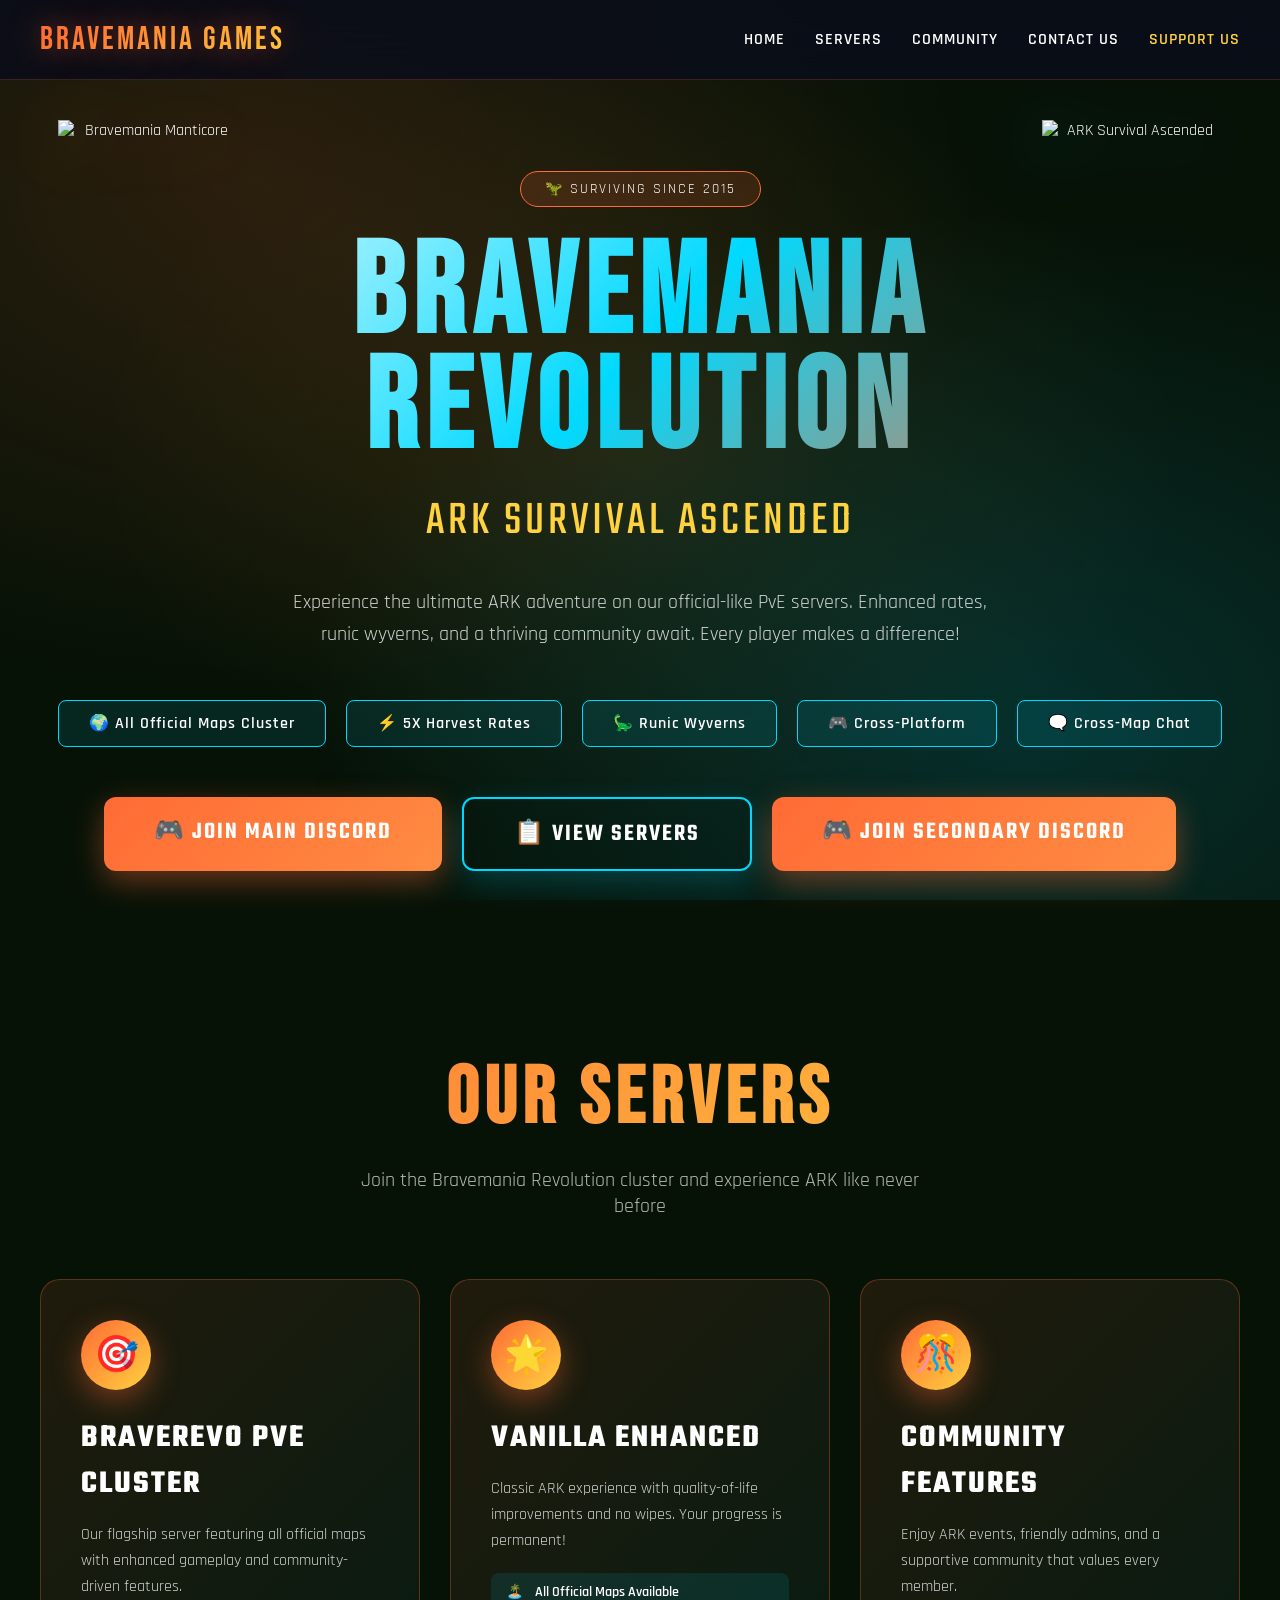
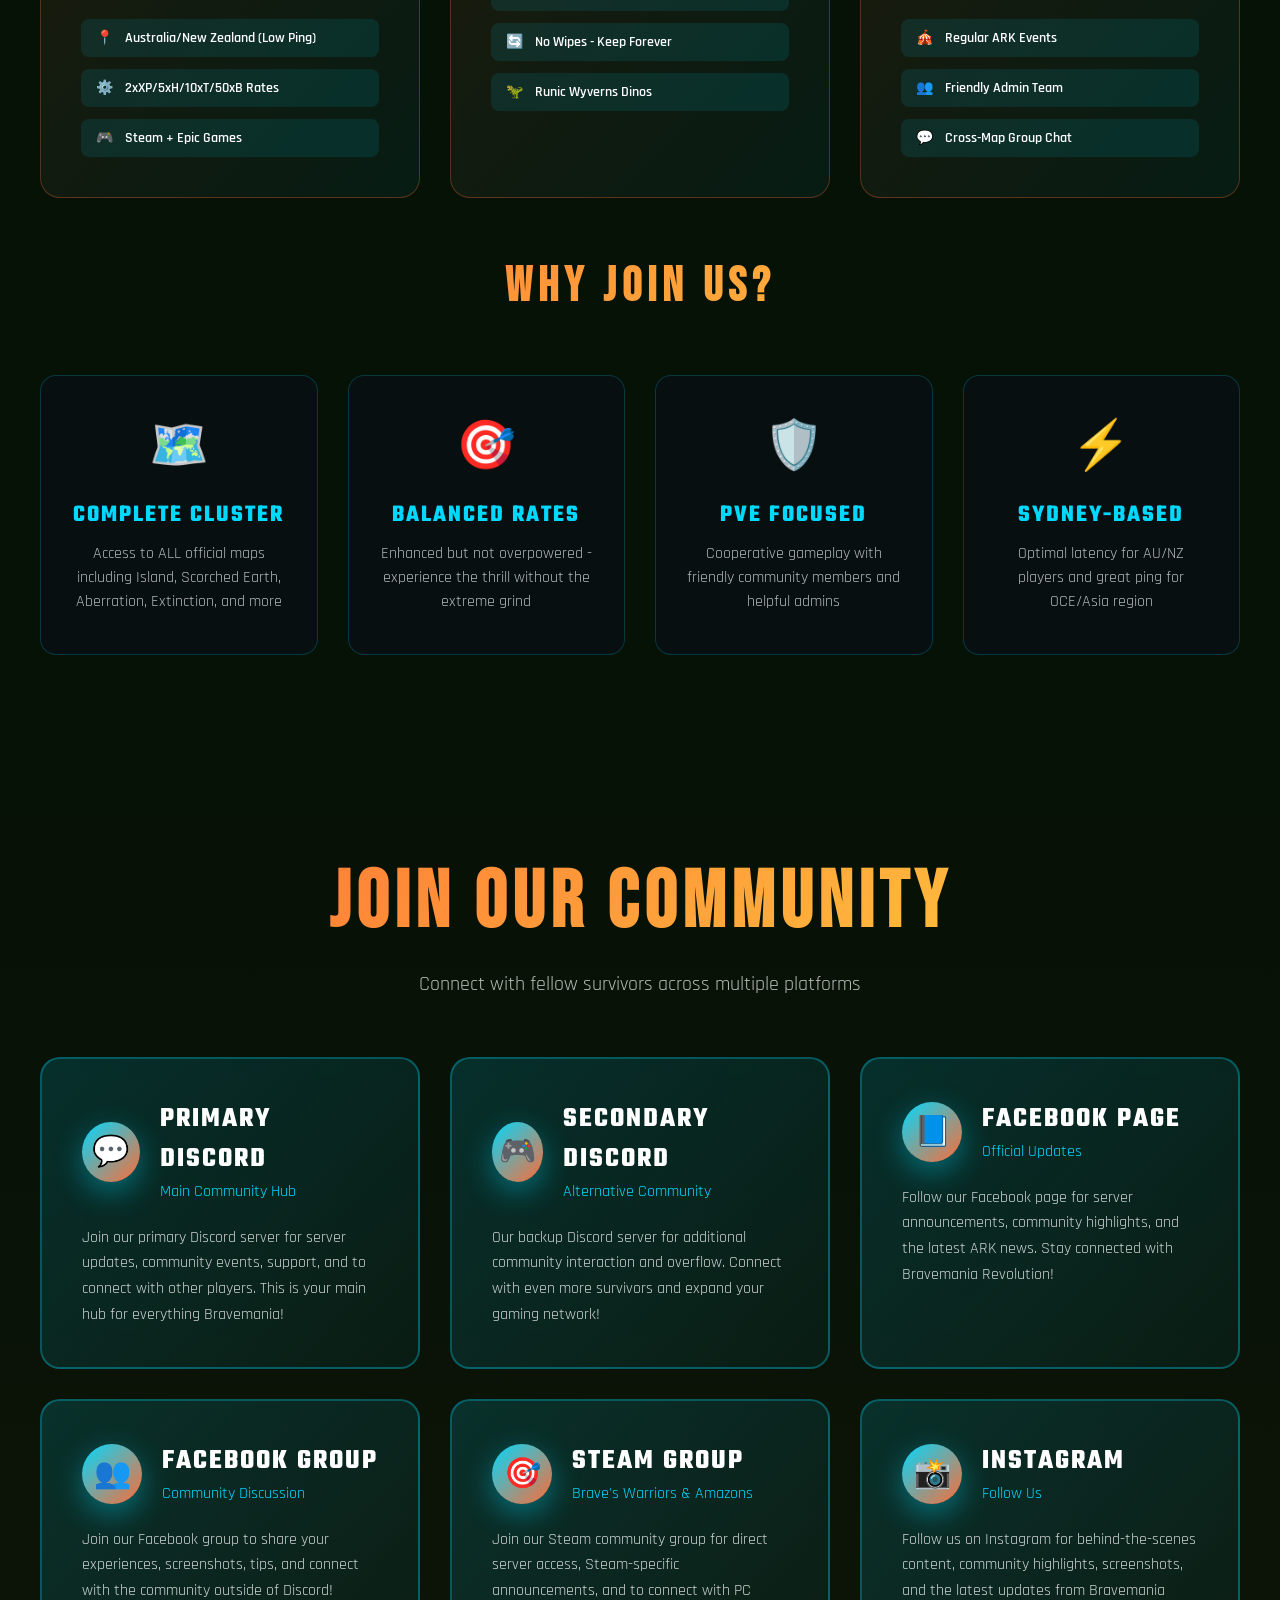
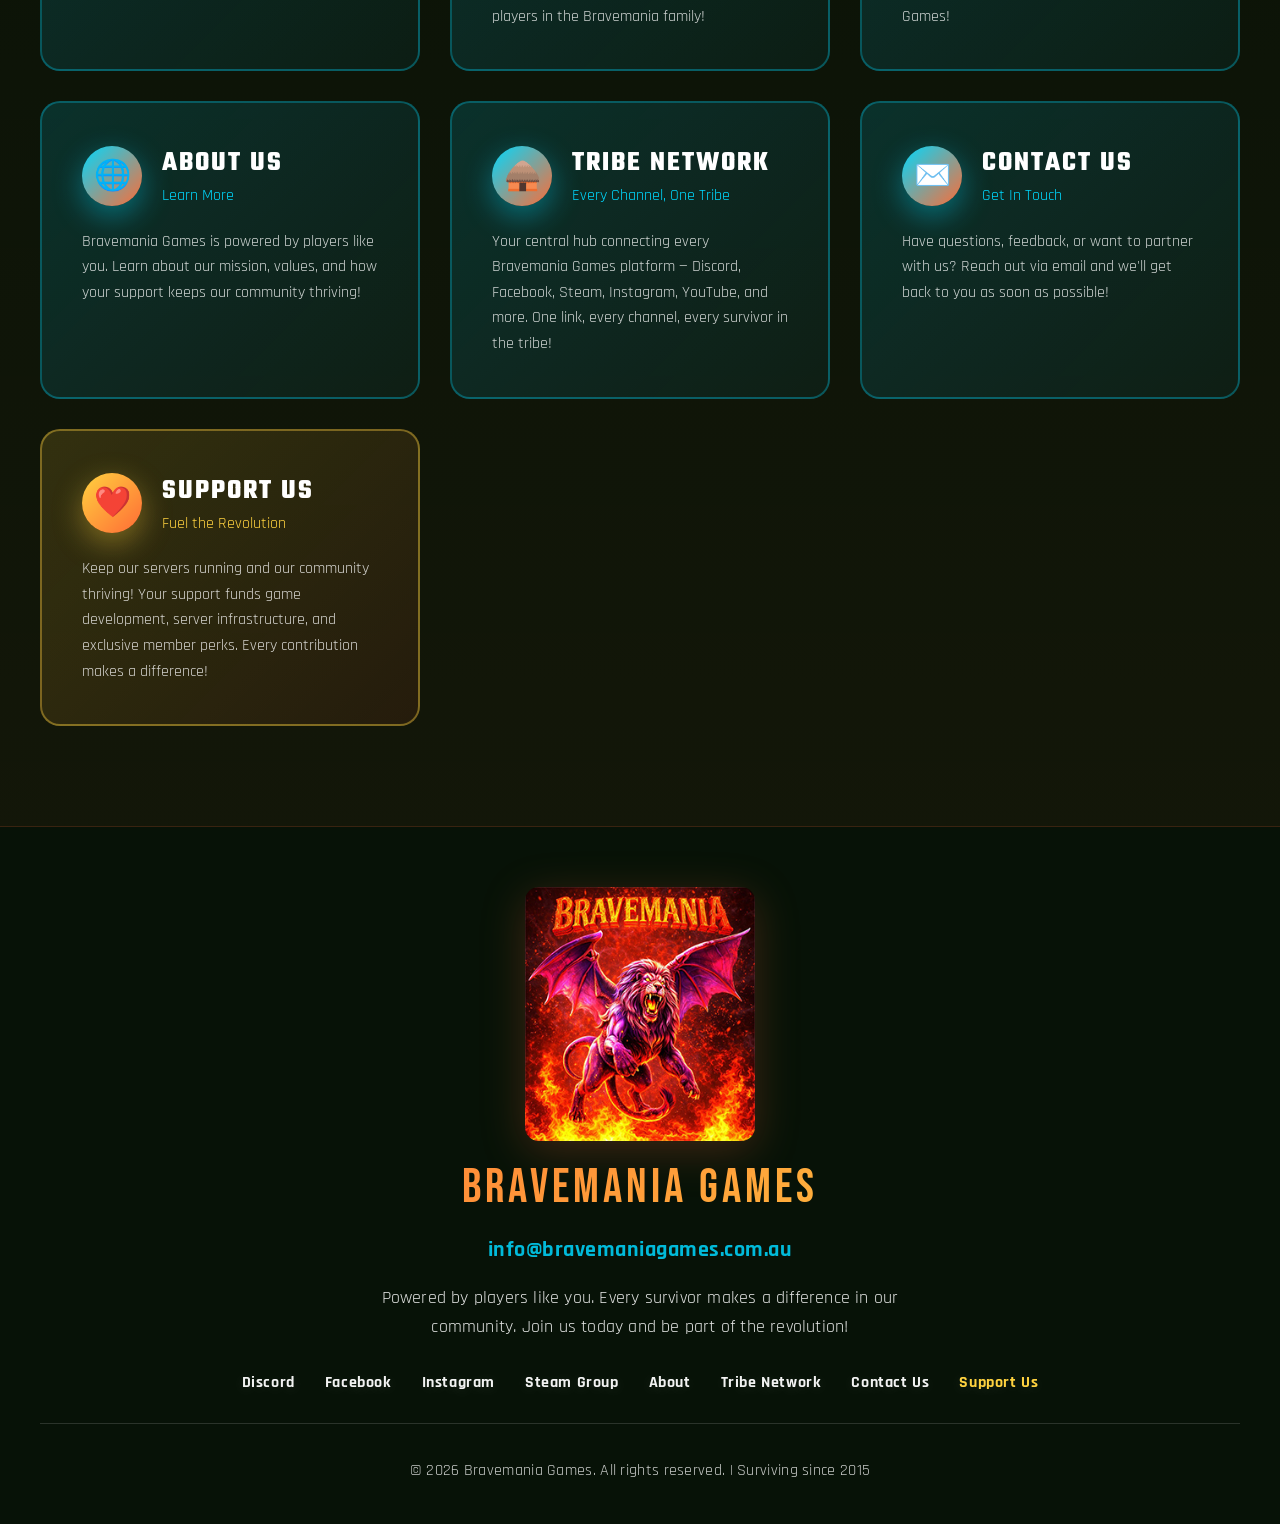
==== commit f5066dd4: "Update index.html" ====
--- a/index.html
+++ b/index.html
@@ -1128,6 +1128,17 @@
                     <p>Bravemania Games is powered by players like you. Learn about our mission, values, and how your support keeps our community thriving!</p>
                 </a>
 
+                    <a href="https://linktr.ee/bravemaniagames" class="social-card scroll-reveal" target="_blank" rel="noopener noreferrer">
+                    <div class="social-header">
+                        <div class="social-icon">🛖</div>
+                        <div>
+                            <h3>Tribe Network</h3>
+                            <p style="color: var(--secondary); margin: 0;">Every Channel, One Tribe</p>
+                        </div>
+                    </div>
+                    <p>Your central hub connecting every Bravemania Games platform — Discord, Facebook, Steam, Instagram, YouTube, and more. One link, every channel, every survivor in the tribe!</p>
+                </a>
+
                 <a href="mailto:info@bravemaniagames.com.au" class="social-card scroll-reveal">
                     <div class="social-header">
                         <div class="social-icon">✉️</div>
@@ -1172,6 +1183,7 @@
                 <a href="https://www.instagram.com/bravemaniagames/" target="_blank">Instagram</a>
                 <a href="https://steamcommunity.com/groups/bravemaniawarriors" target="_blank">Steam Group</a>
                 <a href="https://bravemaniagames.com.au">About</a>
+                <a href="https://linktr.ee/bravemaniagames" target="_blank" rel="noopener noreferrer">Tribe Network</a>
                 <a href="mailto:info@bravemaniagames.com.au">Contact Us</a>
                 <a href="https://ko-fi.com/bravemaniagames" target="_blank" rel="noopener noreferrer" class="footer-link-donate">Support Us</a>
             </div>
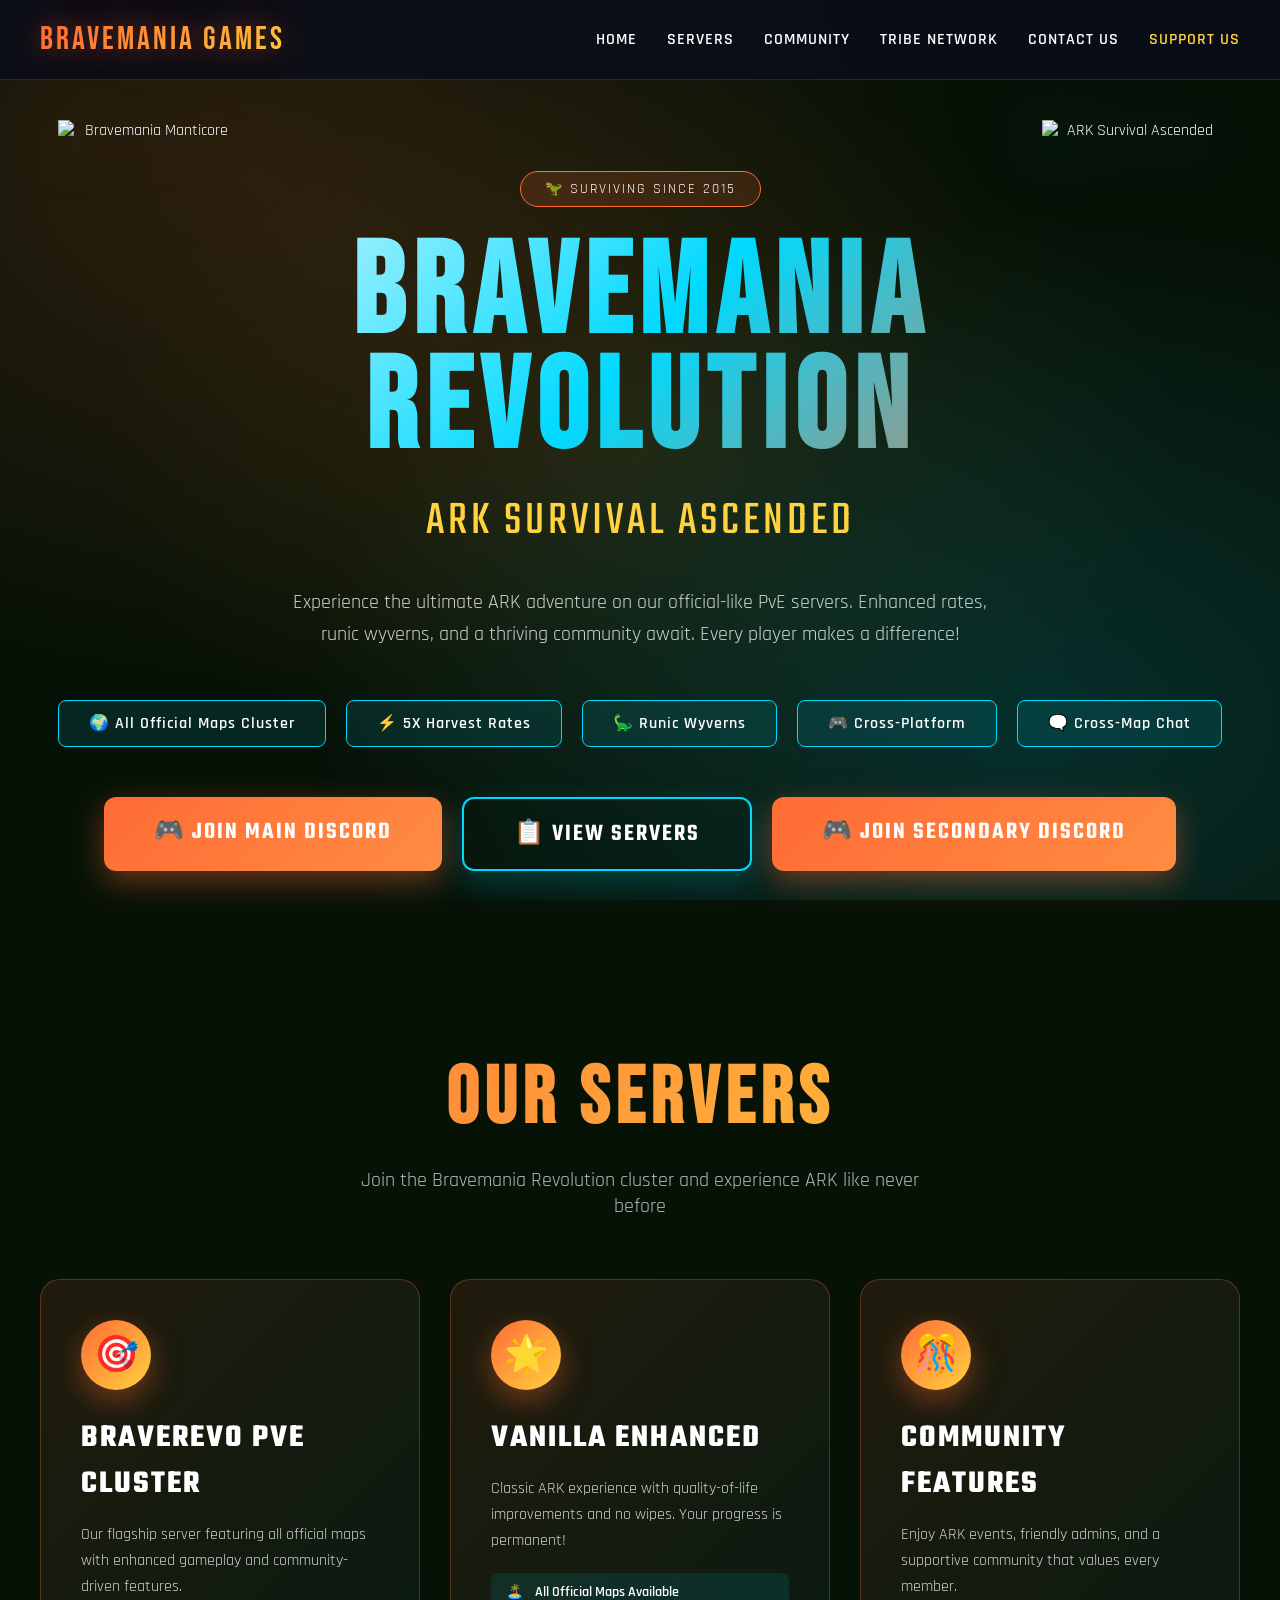
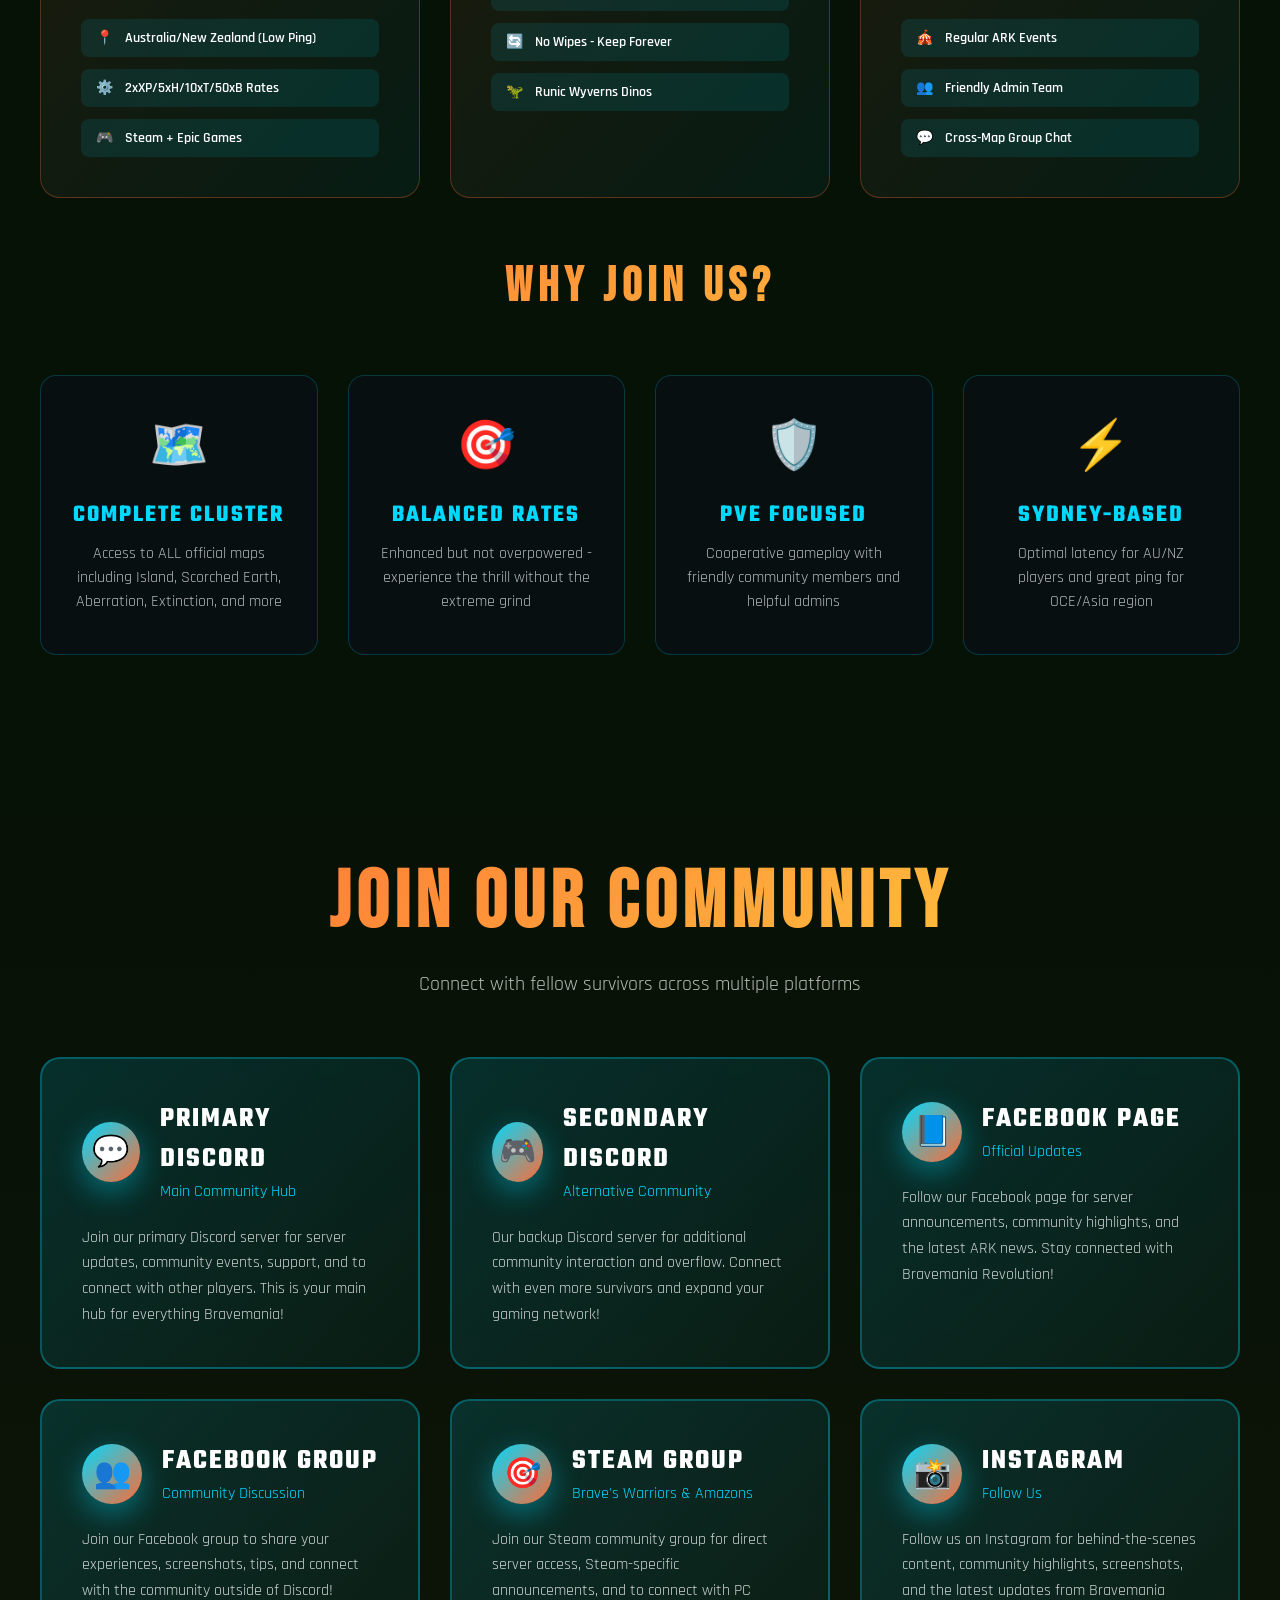
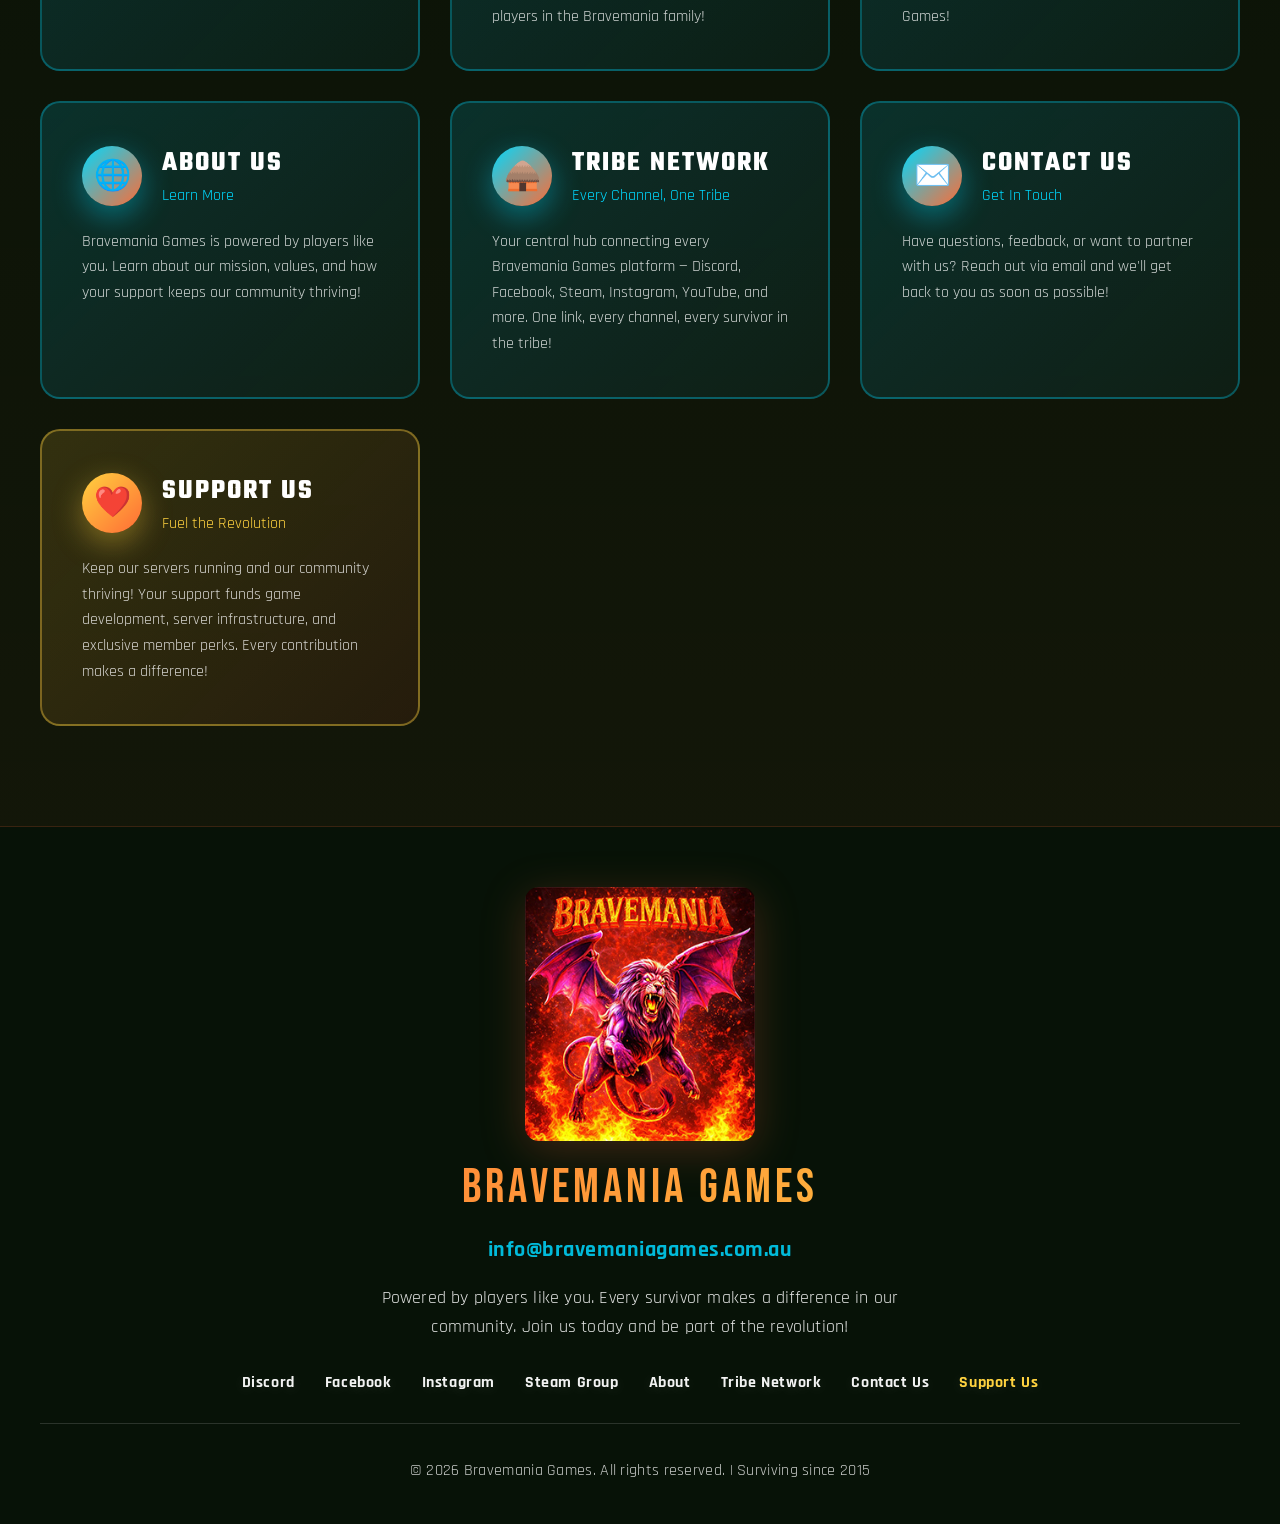
==== commit 396dd468: "Update index.html" ====
--- a/index.html
+++ b/index.html
@@ -908,6 +908,7 @@
                 <li><a href="#home">Home</a></li>
                 <li><a href="#servers">Servers</a></li>
                 <li><a href="#community">Community</a></li>
+                <li><a href="https://linktr.ee/bravemaniagames" target="_blank" rel="noopener noreferrer">Tribe Network</a></li>
                 <li><a href="mailto:info@bravemaniagames.com.au">Contact Us</a></li>
                 <li><a href="https://ko-fi.com/bravemaniagames" target="_blank" rel="noopener noreferrer" style="color: var(--accent);">Support Us</a></li>
             </ul>
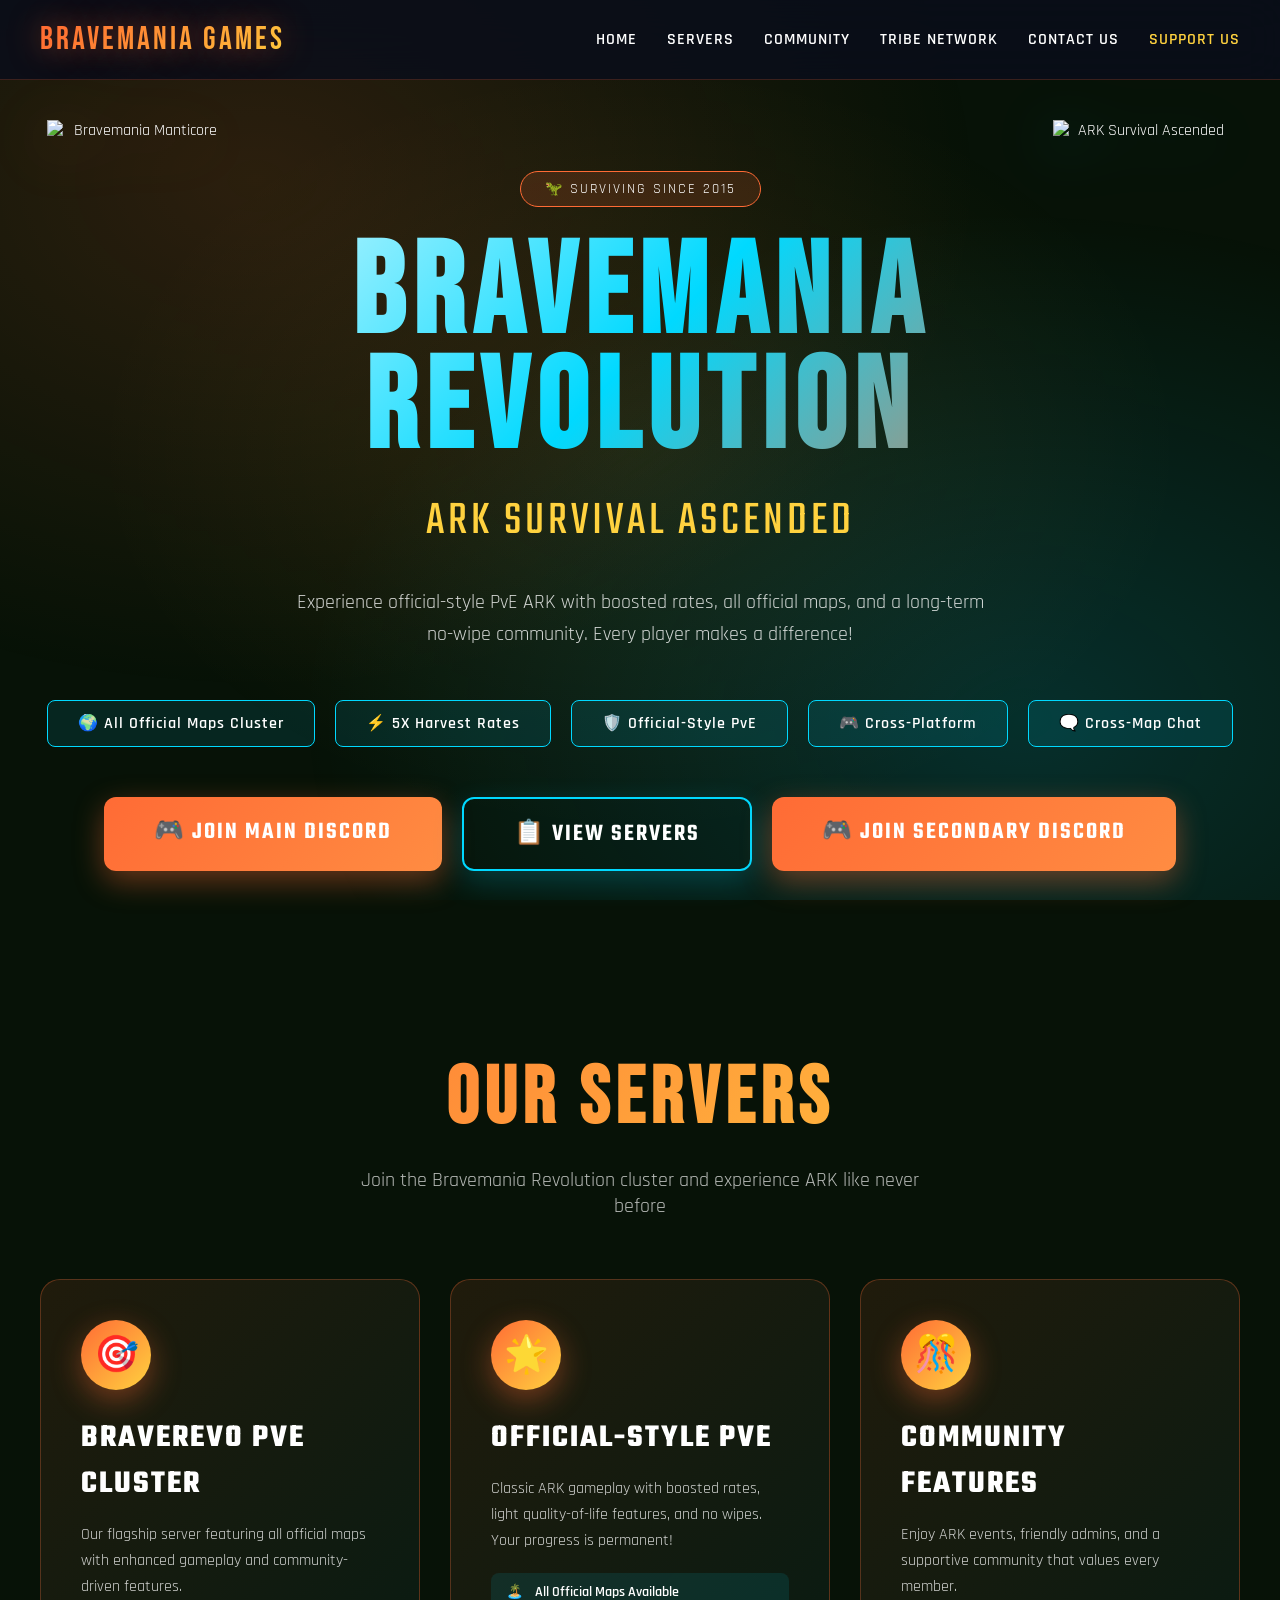
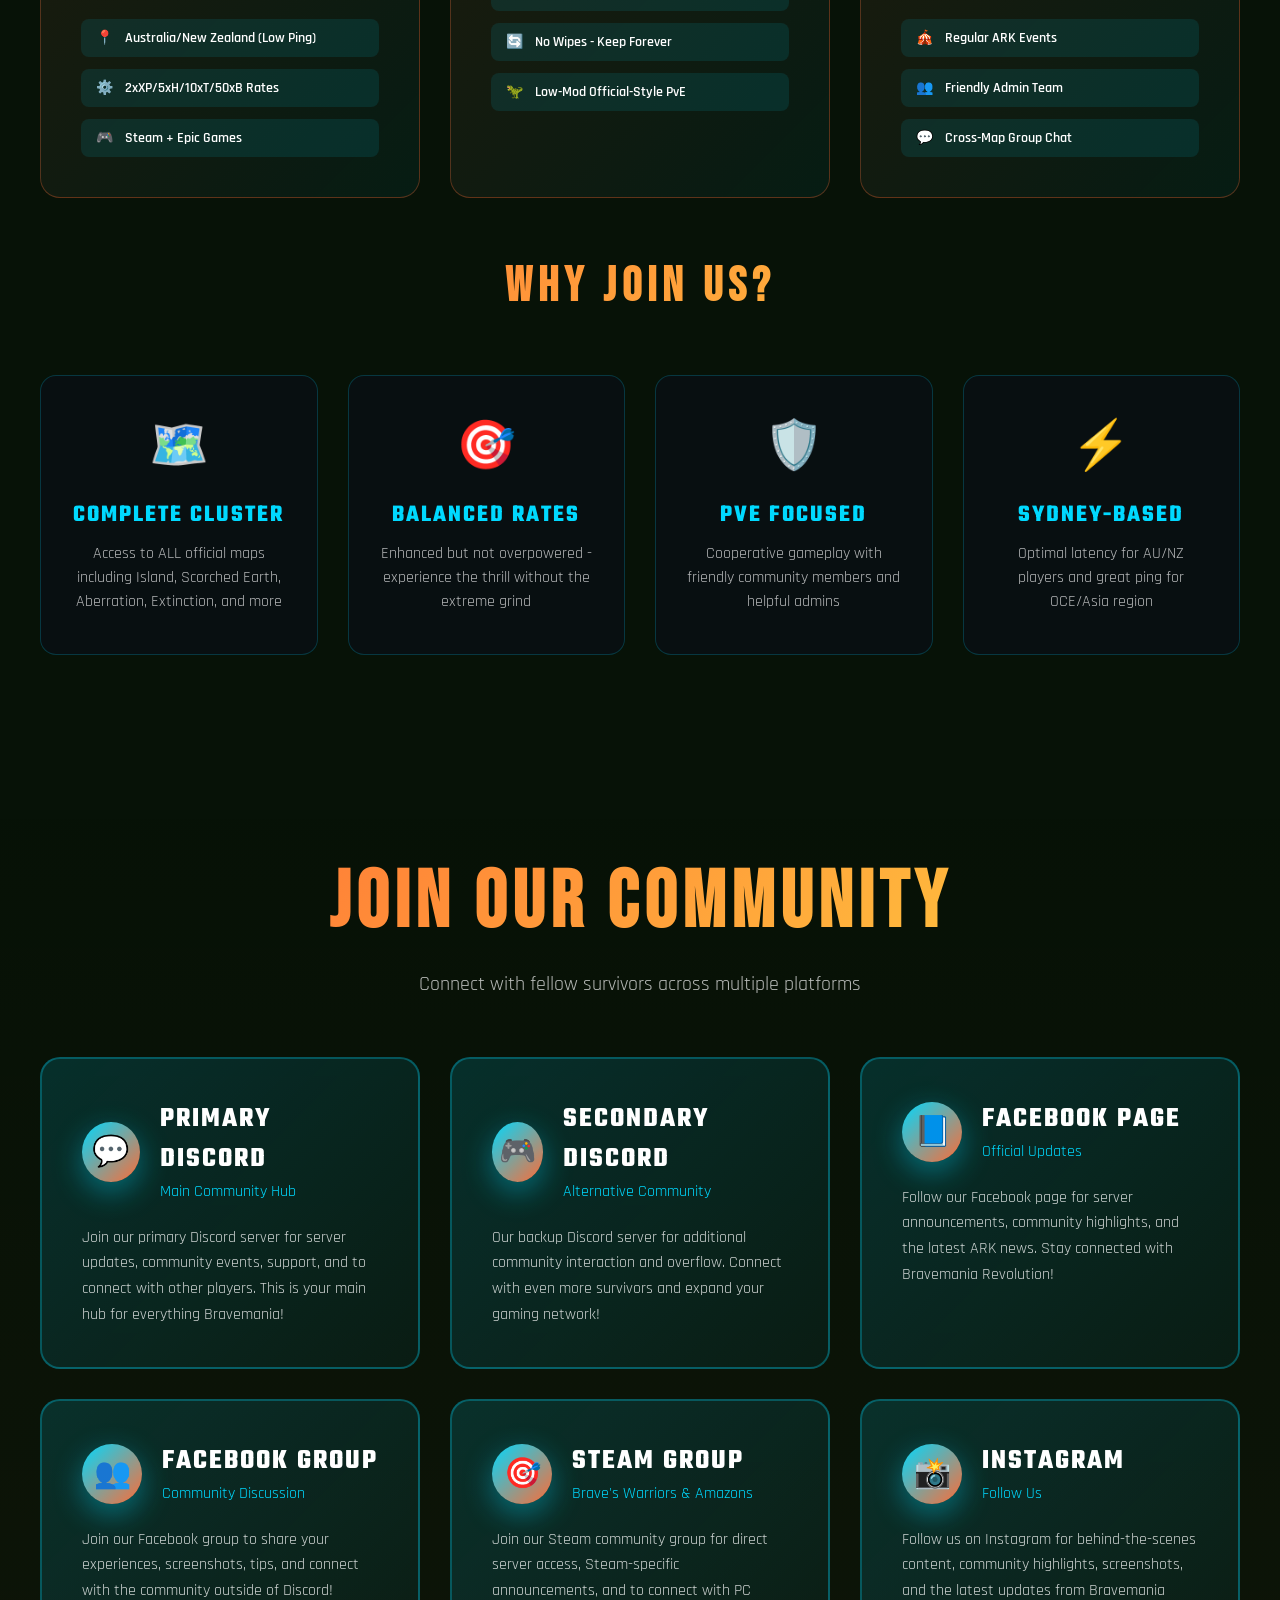
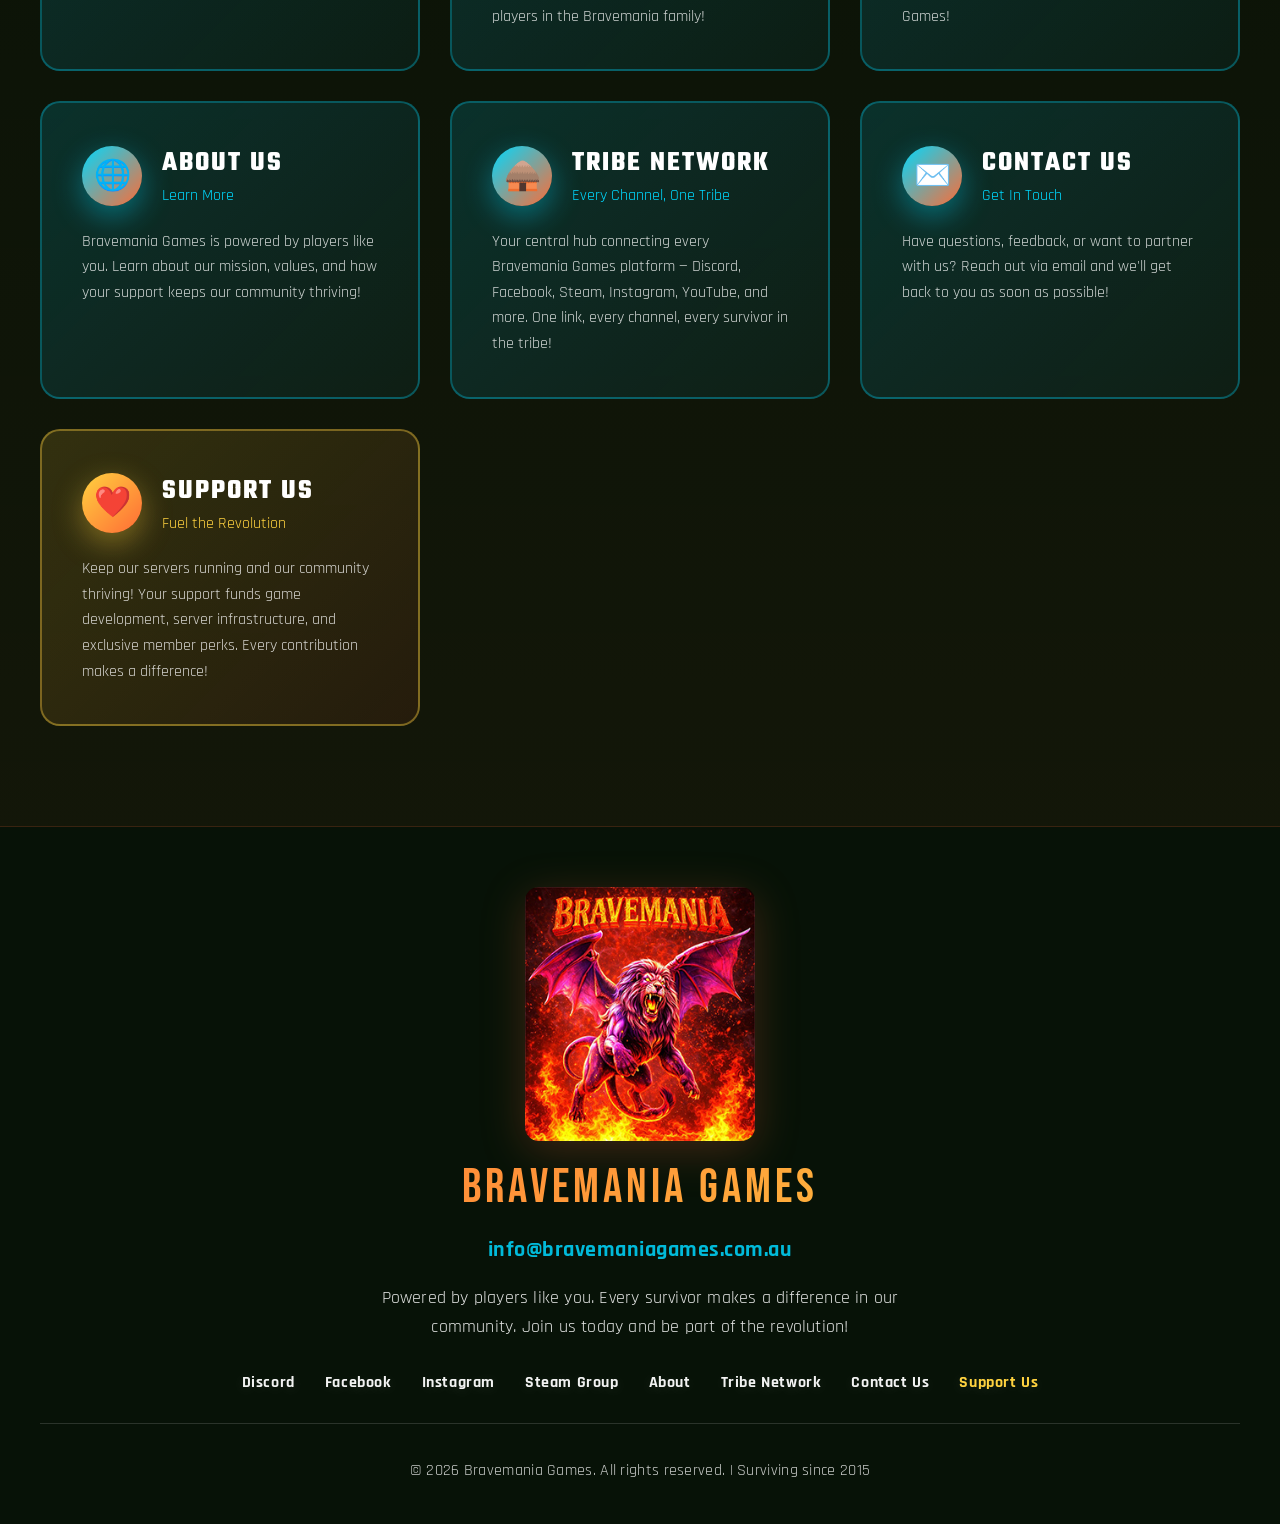
==== commit bdc4da81: "Add files via upload" ====
--- a/index.html
+++ b/index.html
@@ -24,7 +24,7 @@
   "url": "https://bravemaniagames.com.au",
   "logo": "https://bravemaniagames.com.au/bravemania-manticore.jpg",
   "image": "https://bravemaniagames.com.au/bravemania-manticore.jpg",
-  "description": "Official ARK Survival Ascended PvE servers - Enhanced rates, runic wyverns, all maps cluster.",
+  "description": "Official-style ARK Survival Ascended PvE servers with boosted rates, all official maps, and a long-term no-wipe community.",
   "contactPoint": {
     "@type": "ContactPoint",
     "email": "info@bravemaniagames.com.au",
@@ -42,8 +42,8 @@
 </script>
 
     <!-- SEO Meta Tags -->
-    <meta name="description" content="Bravemania Games - Official ARK Survival Ascended servers. Enhanced rates, runic wyverns, all official maps cluster. PvE friendly community serving Australia since 2015.">
-    <meta name="keywords" content="ARK Survival Ascended, ARK servers, PvE servers, runic wyverns, ARK cluster, Bravemania Games, ARK Australia, ARK gaming, ARK ANZ">
+    <meta name="description" content="Bravemania Games - Official-style ARK Survival Ascended PvE cluster with boosted rates, all official maps, cross-platform support, and a friendly AU/NZ community since 2015.">
+    <meta name="keywords" content="ARK Survival Ascended, ARK servers, ASA PvE servers, official-style PvE, boosted rates, ARK cluster, Bravemania Games, ARK Australia, ARK gaming, ARK ANZ">
     <meta name="author" content="Bravemania Games">
     <meta name="theme-color" content="#071207">
     
@@ -51,7 +51,7 @@
     <meta property="og:type" content="website">
     <meta property="og:url" content="https://bravemaniagames.com.au/">
     <meta property="og:title" content="Bravemania Games - ARK Survival Revolution">
-    <meta property="og:description" content="Experience the ultimate ARK adventure on our official-like PvE servers. Enhanced rates, runic wyverns, and a thriving community await!">
+    <meta property="og:description" content="Experience official-style PvE ARK with boosted rates, all official maps, cross-platform support, and a long-term no-wipe community.">
     <meta property="og:image" content="https://bravemaniagames.com.au/bravemania-manticore.jpg?v=20260219">
     <meta property="og:image:width" content="719">
     <meta property="og:image:height" content="792">
@@ -60,7 +60,7 @@
     <!-- Twitter -->
     <meta name="twitter:card" content="summary_large_image">
     <meta name="twitter:title" content="Bravemania Games - ARK Survival Revolution">
-    <meta name="twitter:description" content="Experience the ultimate ARK adventure on our official-like PvE servers. Enhanced rates, runic wyverns, and a thriving community await!">
+    <meta name="twitter:description" content="Experience official-style PvE ARK with boosted rates, all official maps, cross-platform support, and a long-term no-wipe community.">
     <meta name="twitter:image" content="https://bravemaniagames.com.au/bravemania-manticore.jpg?v=20260219">
     
     <link rel="preconnect" href="https://fonts.googleapis.com">
@@ -926,12 +926,12 @@
             <h1>BRAVEMANIA<br>REVOLUTION</h1>
             <div class="hero-subtitle">ARK Survival Ascended</div>
             <p class="hero-description">
-                Experience the ultimate ARK adventure on our official-like PvE servers. Enhanced rates, runic wyverns, and a thriving community await. Every player makes a difference!
+                Experience official-style PvE ARK with boosted rates, all official maps, and a long-term no-wipe community. Every player makes a difference!
             </p>
             <div class="hero-features">
                 <div class="feature-tag">🌍 All Official Maps Cluster</div>
                 <div class="feature-tag">⚡ 5X Harvest Rates</div>
-                <div class="feature-tag">🦕 Runic Wyverns</div>
+                <div class="feature-tag">🛡️ Official-Style PvE</div>
                 <div class="feature-tag">🎮 Cross-Platform</div>
                 <div class="feature-tag">🗨️ Cross-Map Chat</div>
             </div>
@@ -980,8 +980,8 @@
 
                 <div class="server-card scroll-reveal">
                     <div class="server-icon">🌟</div>
-                    <h3>Vanilla Enhanced</h3>
-                    <p>Classic ARK experience with quality-of-life improvements and no wipes. Your progress is permanent!</p>
+                    <h3>Official-Style PvE</h3>
+                    <p>Classic ARK gameplay with boosted rates, light quality-of-life features, and no wipes. Your progress is permanent!</p>
                     <div class="server-details">
                         <div class="detail-item">
                             <span class="detail-icon">🏝️</span>
@@ -993,7 +993,7 @@
                         </div>
                         <div class="detail-item">
                             <span class="detail-icon">🦖</span>
-                            <span>Runic Wyverns Dinos</span>
+                            <span>Low-Mod Official-Style PvE</span>
                         </div>
                     </div>
                 </div>
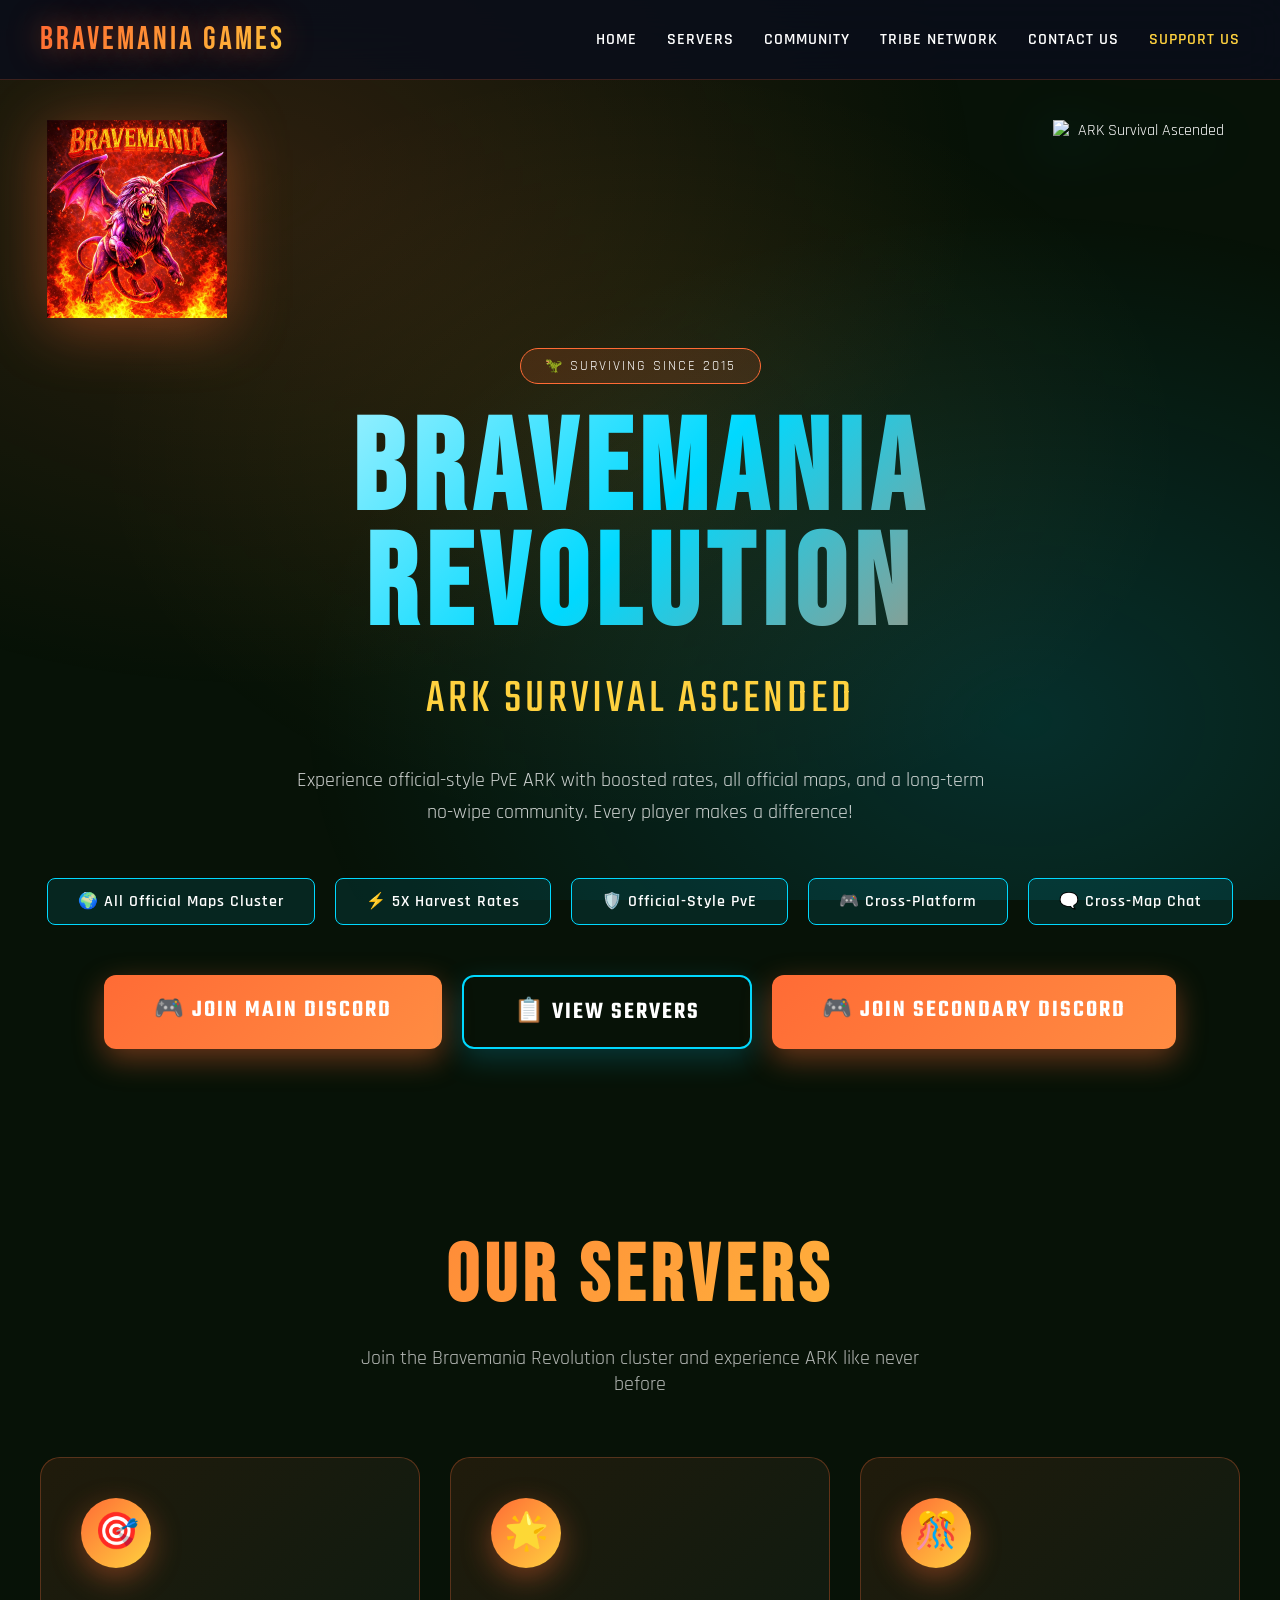
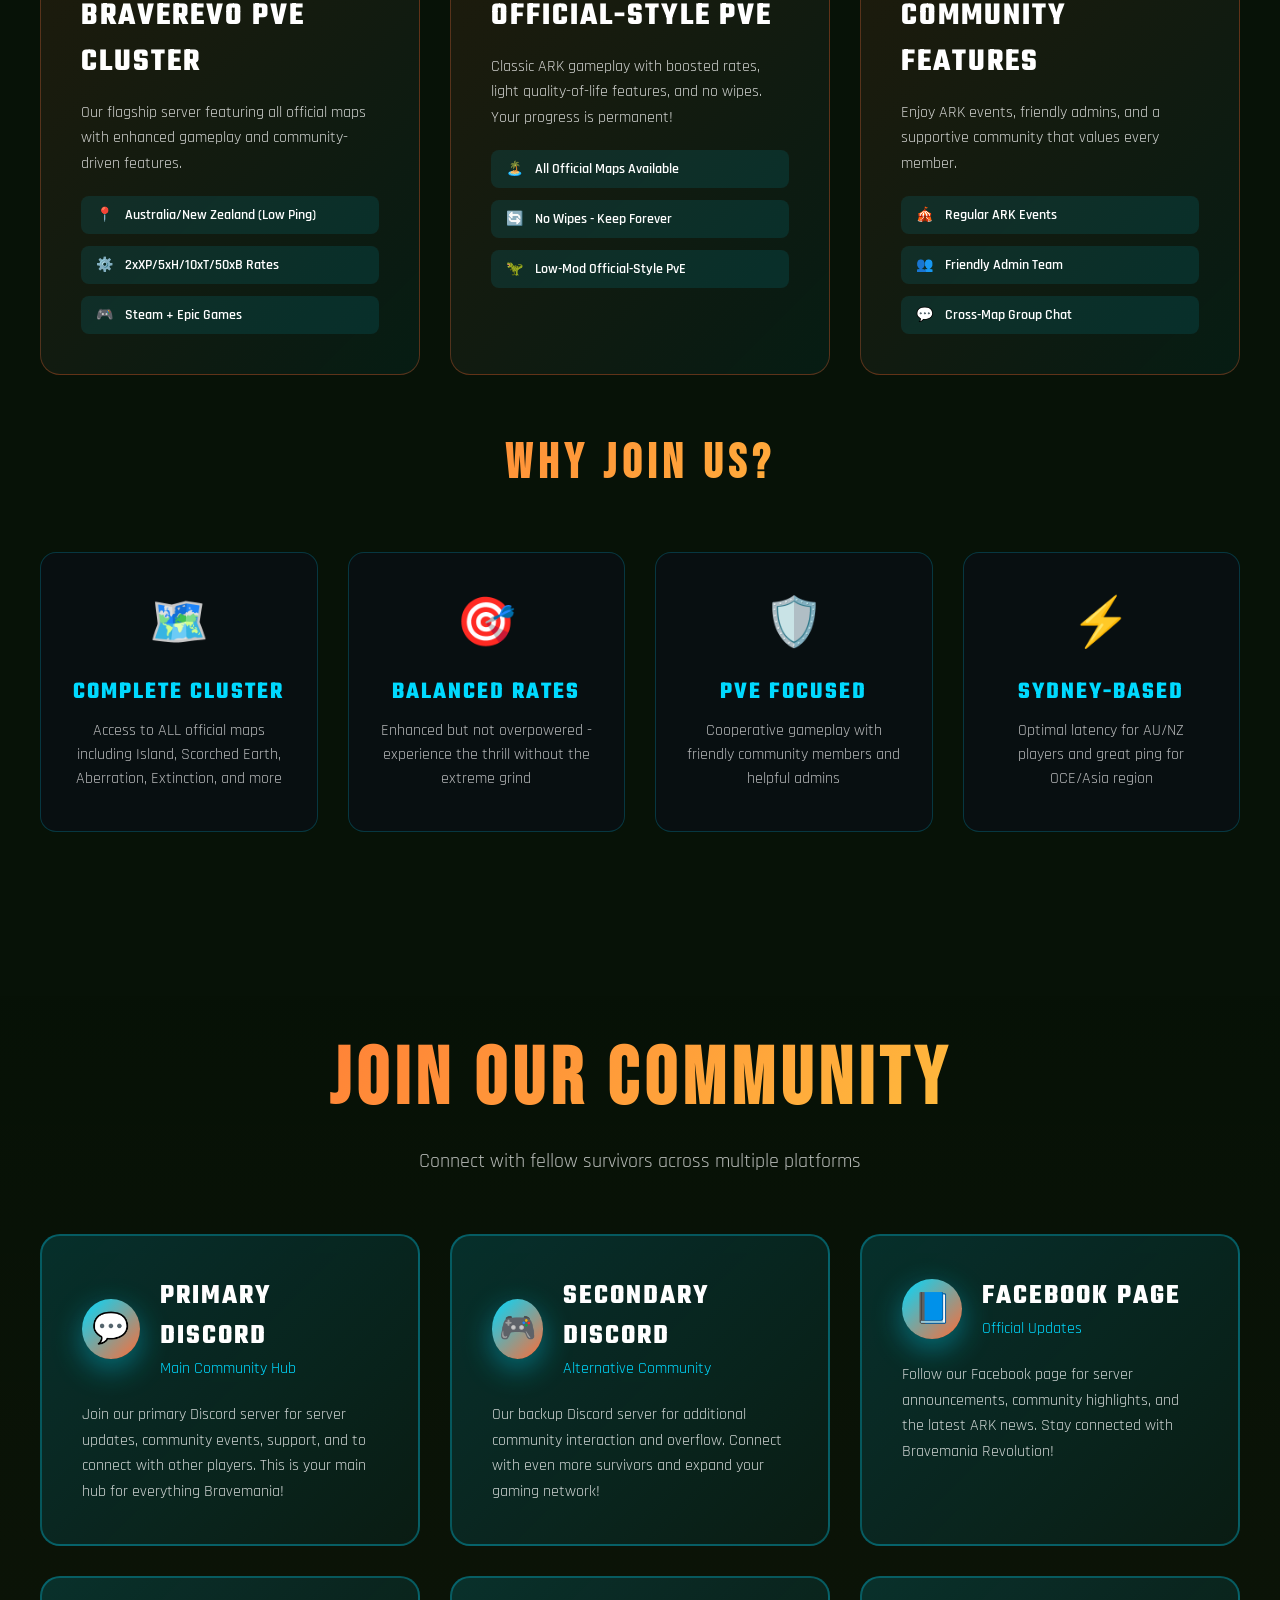
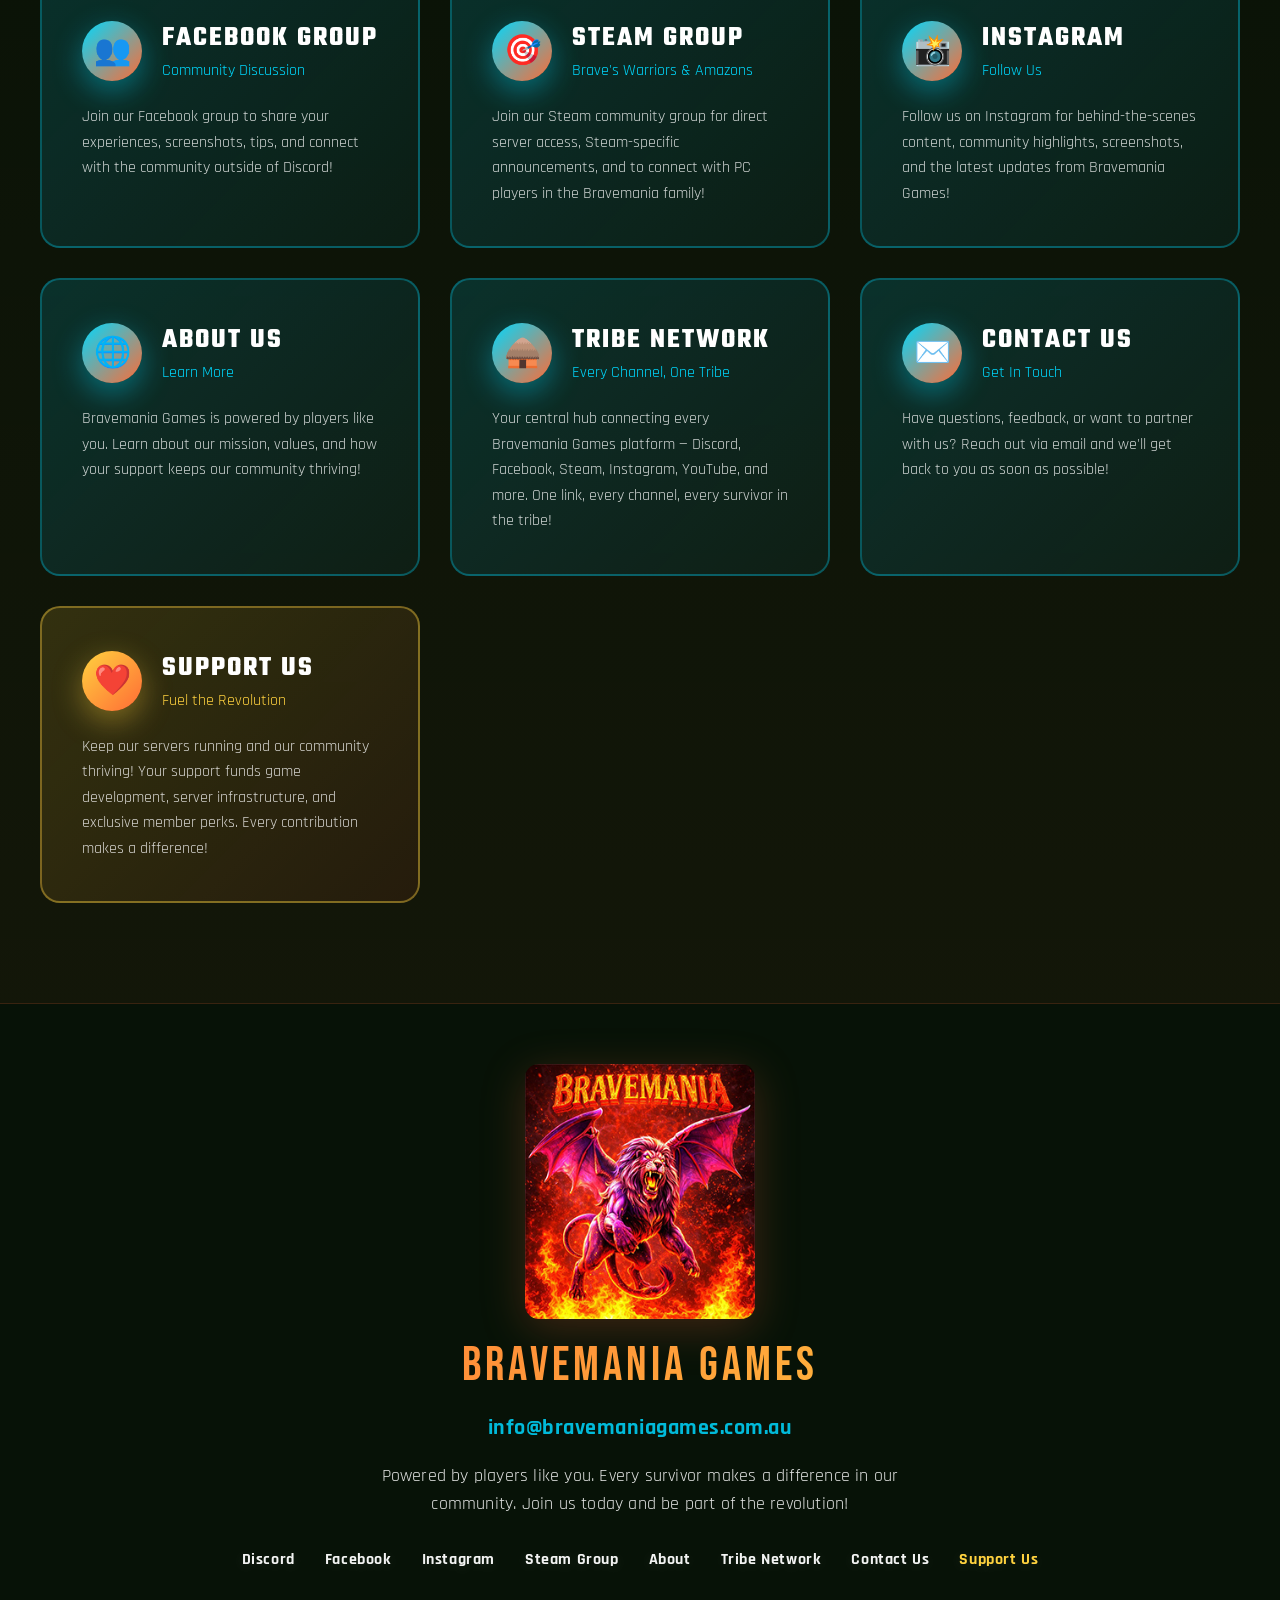
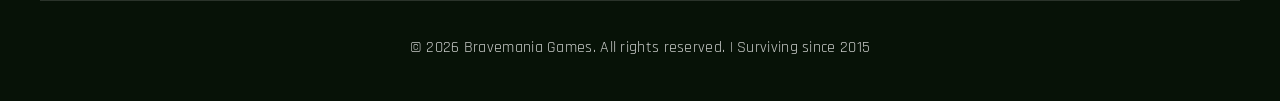
==== commit a4975832: "Add files via upload" ====
--- a/index.html
+++ b/index.html
@@ -3,7 +3,8 @@
 <head>
     <meta charset="UTF-8">
     <meta name="viewport" content="width=device-width, initial-scale=1.0">
-    <title>Bravemania Games - ARK Survival Revolution</title>
+    <link rel="canonical" href="https://bravemaniagames.com.au/">
+    <title>ARK Survival Ascended PvE Servers AU/NZ | Bravemania Games</title>
     
 <!-- Favicons -->
 <link rel="icon" type="image/png" sizes="48x48" href="/logo/favicon-48x48.png?v=20260113">
@@ -15,6 +16,16 @@
 
 <link rel="apple-touch-icon" sizes="180x180" href="/logo/apple-touch-icon.png?v=20260113">
 <link rel="manifest" href="/logo/site.webmanifest?v=20260113">
+
+    <script type="application/ld+json">
+{
+  "@context": "https://schema.org",
+  "@type": "WebSite",
+  "name": "Bravemania Games",
+  "alternateName": "Bravemania Revolution",
+  "url": "https://bravemaniagames.com.au/"
+}
+</script>
 
     <script type="application/ld+json">
 {
@@ -42,15 +53,16 @@
 </script>
 
     <!-- SEO Meta Tags -->
-    <meta name="description" content="Bravemania Games - Official-style ARK Survival Ascended PvE cluster with boosted rates, all official maps, cross-platform support, and a friendly AU/NZ community since 2015.">
+    <meta name="description" content="Join the Bravemania Revolution: official-style ARK Survival Ascended PvE for AU/NZ. All official maps, no wipes, boosted but balanced rates and cross-map chat.">
     <meta name="keywords" content="ARK Survival Ascended, ARK servers, ASA PvE servers, official-style PvE, boosted rates, ARK cluster, Bravemania Games, ARK Australia, ARK gaming, ARK ANZ">
     <meta name="author" content="Bravemania Games">
     <meta name="theme-color" content="#071207">
     
     <!-- Open Graph / Facebook -->
     <meta property="og:type" content="website">
+    <meta property="og:site_name" content="Bravemania Games">
     <meta property="og:url" content="https://bravemaniagames.com.au/">
-    <meta property="og:title" content="Bravemania Games - ARK Survival Revolution">
+    <meta property="og:title" content="Bravemania Games | ARK Survival Ascended PvE AU/NZ">
     <meta property="og:description" content="Experience official-style PvE ARK with boosted rates, all official maps, cross-platform support, and a long-term no-wipe community.">
     <meta property="og:image" content="https://bravemaniagames.com.au/bravemania-manticore.jpg?v=20260219">
     <meta property="og:image:width" content="719">
@@ -59,7 +71,7 @@
     
     <!-- Twitter -->
     <meta name="twitter:card" content="summary_large_image">
-    <meta name="twitter:title" content="Bravemania Games - ARK Survival Revolution">
+    <meta name="twitter:title" content="Bravemania Games | ARK Survival Ascended PvE AU/NZ">
     <meta name="twitter:description" content="Experience official-style PvE ARK with boosted rates, all official maps, cross-platform support, and a long-term no-wipe community.">
     <meta name="twitter:image" content="https://bravemaniagames.com.au/bravemania-manticore.jpg?v=20260219">
     
@@ -919,8 +931,8 @@
     <section class="hero" id="home">
         <div class="hero-content">
             <div class="hero-logos">
-                <img src="https://raw.githubusercontent.com/bravemania/bravemaniagames/main/bravemania-manticore.jpg" alt="Bravemania Manticore" class="hero-logo-left">
-                <img src="https://raw.githubusercontent.com/bravemania/bravemaniagames/main/ark-logo.png" alt="ARK Survival Ascended" class="hero-logo-right">
+                <img src="/bravemania-manticore.jpg" width="719" height="792" alt="Bravemania Manticore" class="hero-logo-left">
+                <img src="/ark-logo.png" width="719" height="792" alt="ARK Survival Ascended" class="hero-logo-right">
             </div>
             <div class="hero-badge">🦖 Surviving Since 2015</div>
             <h1>BRAVEMANIA<br>REVOLUTION</h1>
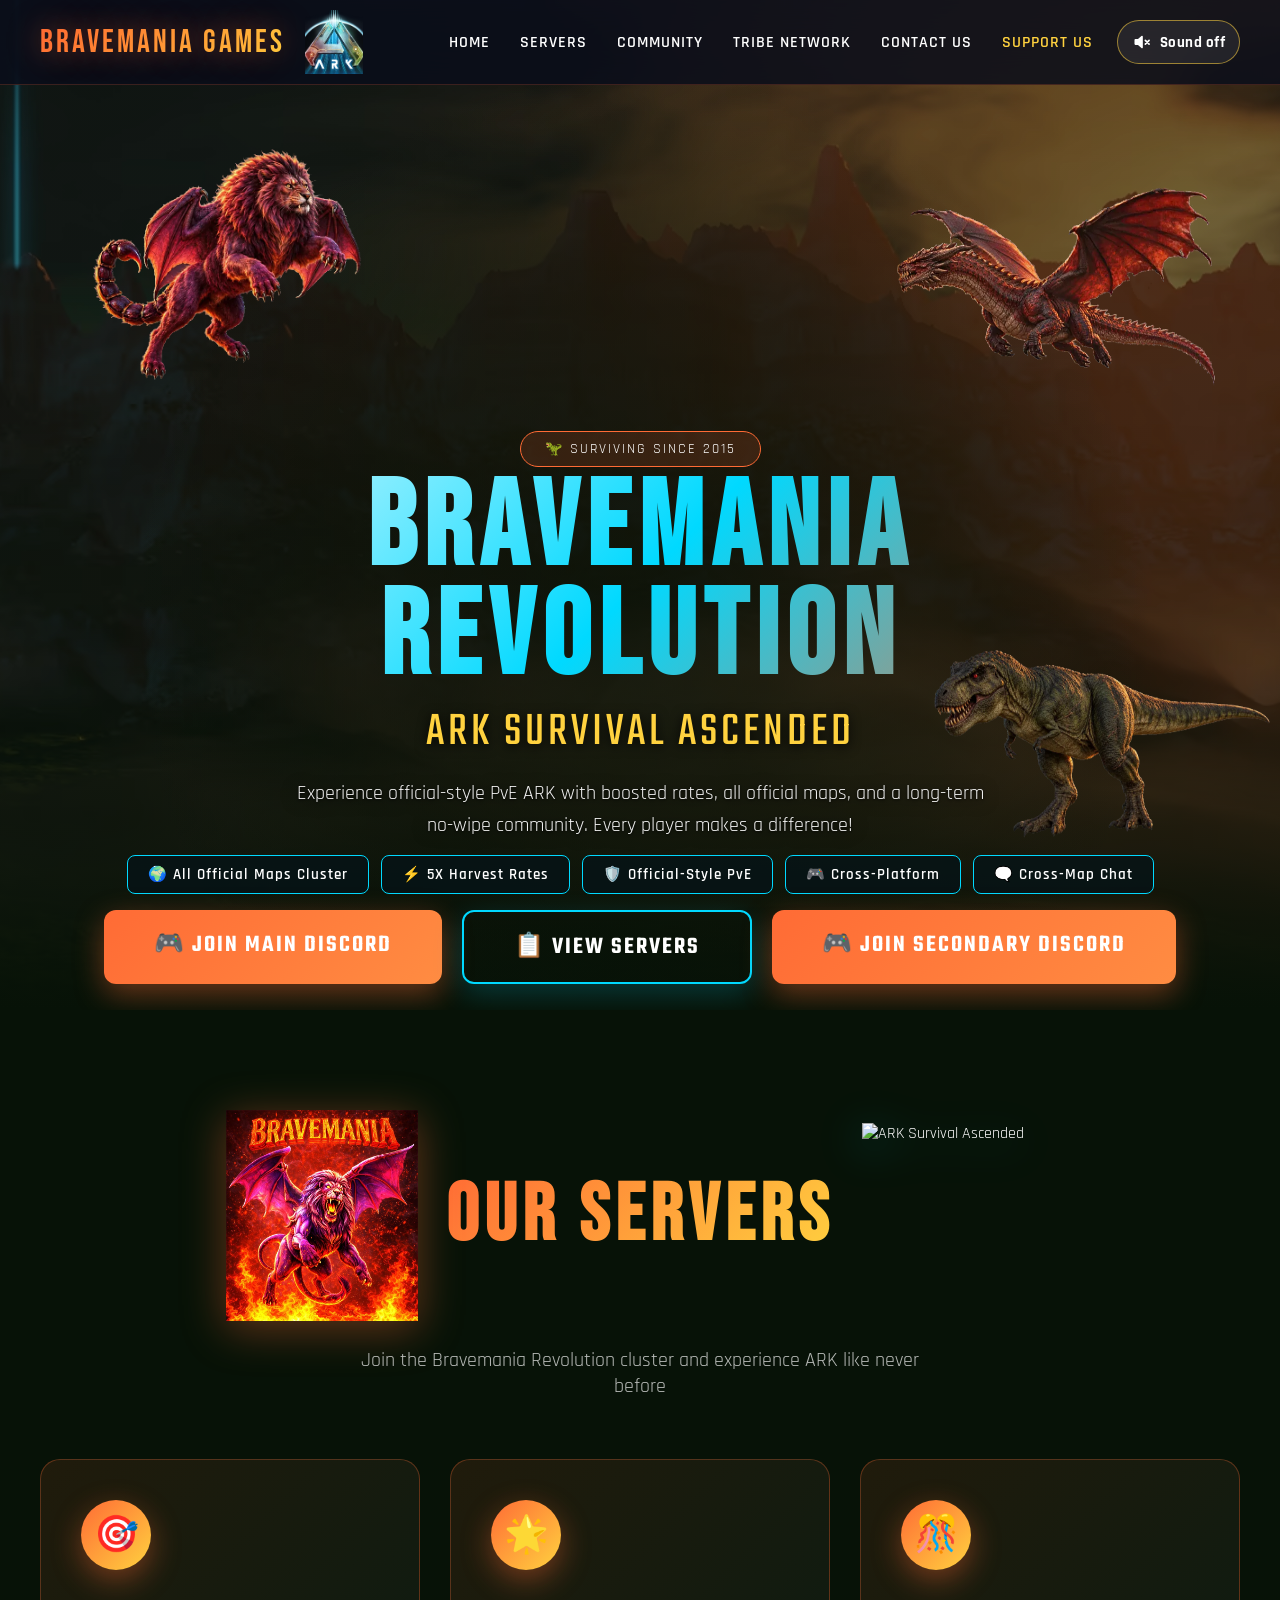
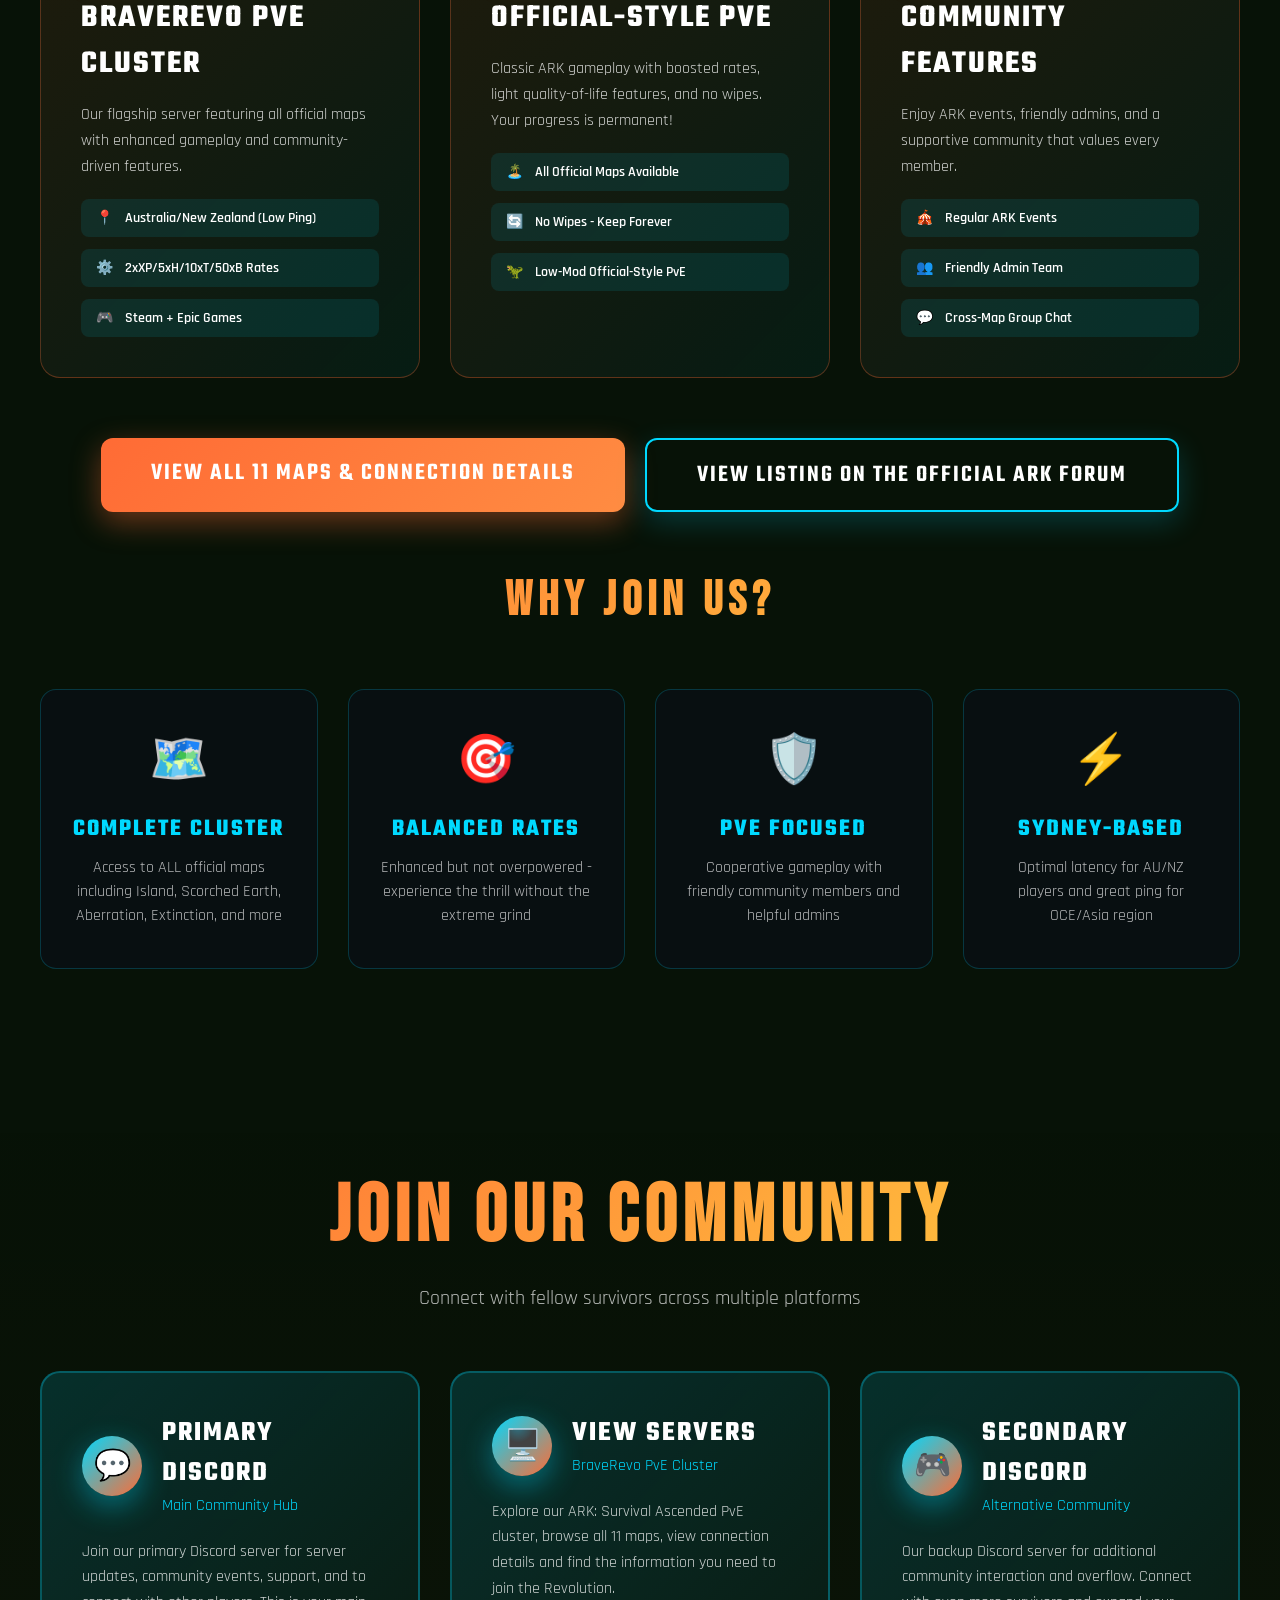
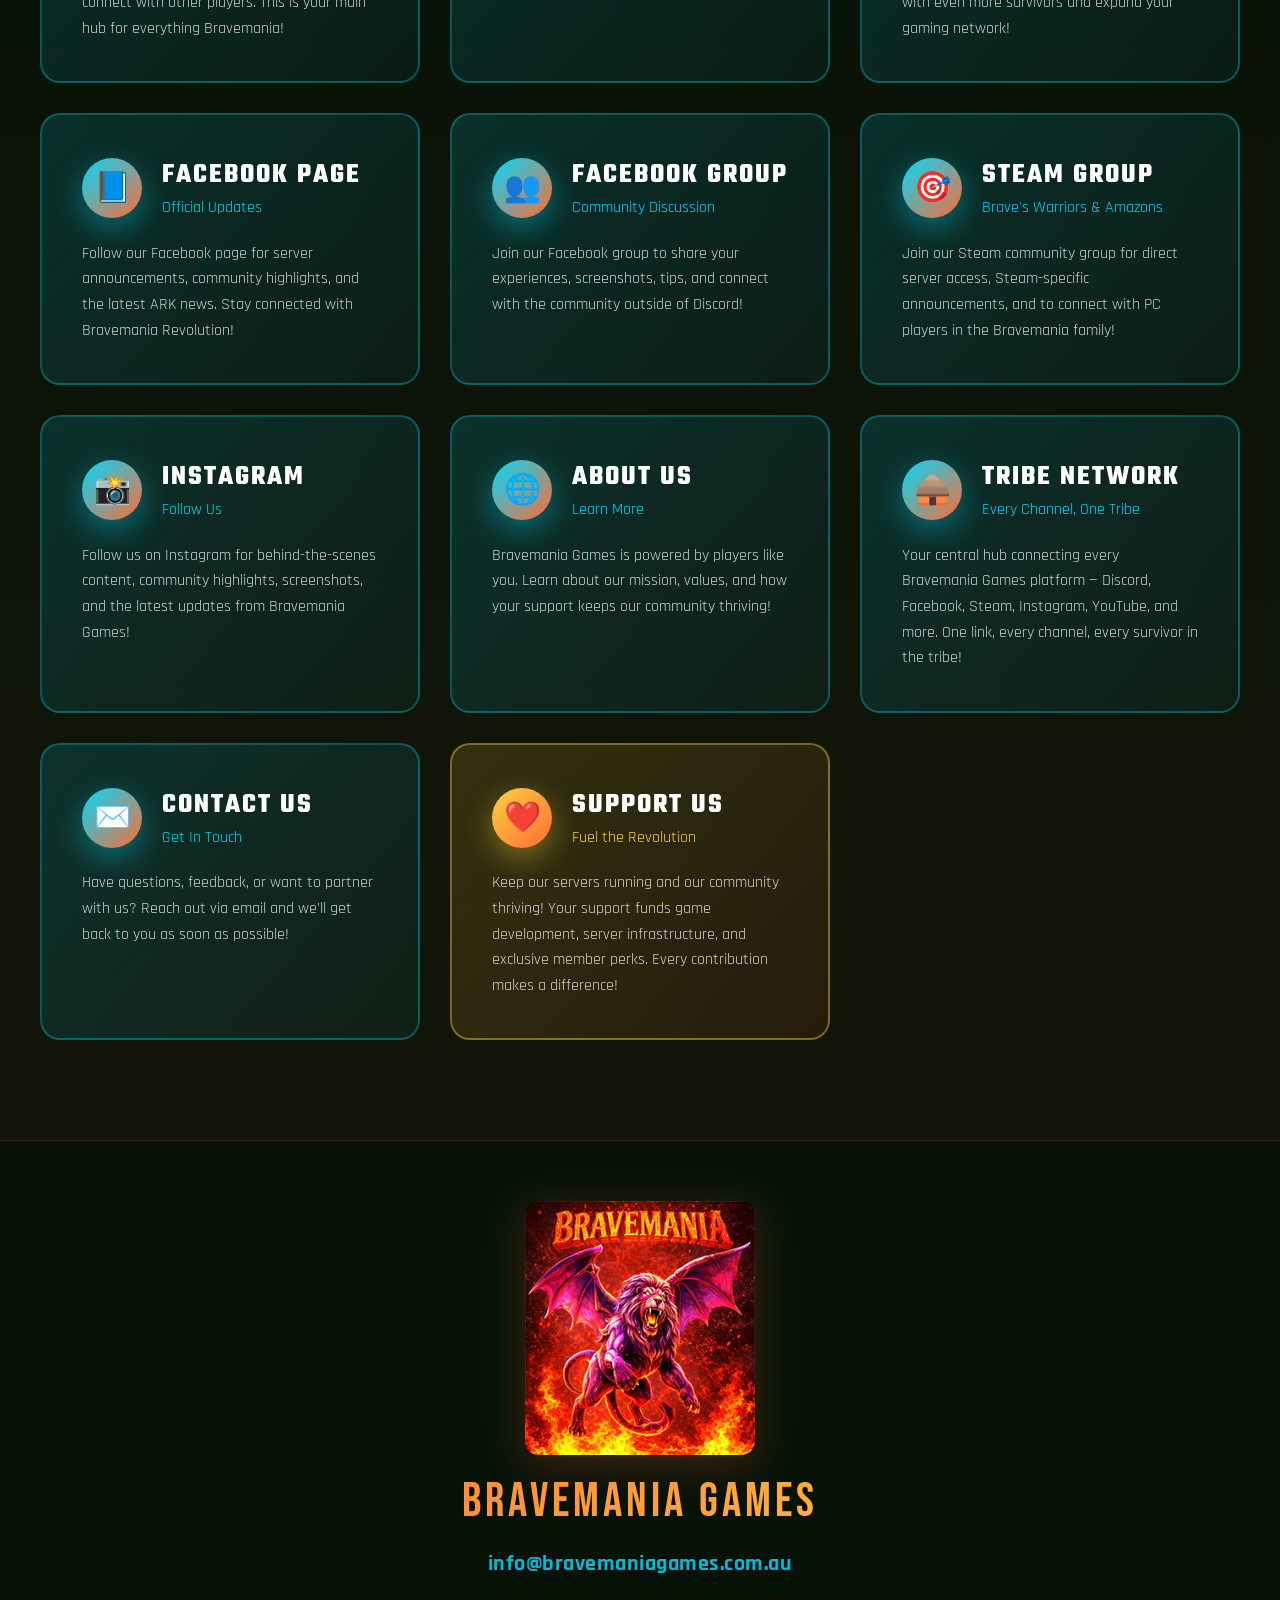
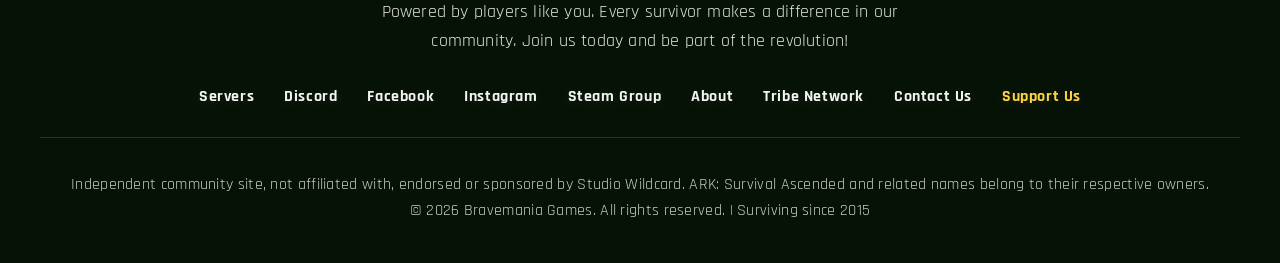
==== commit 8322068d: "Add Servers page, cinematic creatures and sound - New /servers/ page with the 11-map directory and c" ====
--- a/index.html
+++ b/index.html
@@ -75,6 +75,8 @@
     <meta name="twitter:description" content="Experience official-style PvE ARK with boosted rates, all official maps, cross-platform support, and a long-term no-wipe community.">
     <meta name="twitter:image" content="https://bravemaniagames.com.au/bravemania-manticore.jpg?v=20260219">
     
+    <script>document.documentElement.classList.add('menu-ready');</script>
+    <link rel="stylesheet" href="/assets/creatures.css">
     <link rel="preconnect" href="https://fonts.googleapis.com">
     <link rel="preconnect" href="https://fonts.gstatic.com" crossorigin>
     <link href="https://fonts.googleapis.com/css2?family=Teko:wght@600;700&family=Bebas+Neue&family=Rajdhani:wght@400;600;700&display=swap" rel="stylesheet">
@@ -137,6 +139,7 @@
             width: 100%;
             height: 100%;
             z-index: 0;
+            overflow: hidden;
             pointer-events: none;
         }
 
@@ -144,10 +147,17 @@
             position: absolute;
             width: 2px;
             height: 2px;
-            background: var(--secondary);
+            background: var(--ember, var(--secondary));
+            box-shadow: 0 0 6px 1px var(--ember, var(--secondary));
             border-radius: 50%;
             opacity: 0;
             animation: float 15s infinite;
+        }
+
+        @media (prefers-reduced-motion: reduce) {
+            .particles {
+                display: none;
+            }
         }
 
         @keyframes float {
@@ -259,37 +269,6 @@
             text-align: center;
             position: relative;
             z-index: 1;
-        }
-
-        .hero-logos {
-            display: flex;
-            justify-content: space-between;
-            align-items: flex-start;
-            margin-bottom: 30px;
-            gap: 20px;
-        }
-
-        .hero-logo-left,
-        .hero-logo-right {
-            width: 180px;
-            height: auto;
-            animation: fadeInScale 1s ease-out;
-            filter: drop-shadow(0 10px 30px rgba(255, 107, 53, 0.4));
-        }
-
-        .hero-logo-right {
-            filter: drop-shadow(0 10px 30px rgba(0, 217, 255, 0.4));
-        }
-
-        @keyframes fadeInScale {
-            from {
-                opacity: 0;
-                transform: scale(0.8);
-            }
-            to {
-                opacity: 1;
-                transform: scale(1);
-            }
         }
 
         .hero-badge {
@@ -673,9 +652,12 @@
             margin-bottom: 20px;
         }
 
+        /* Fixed circle: a long card title must never squeeze the icon into an oval */
         .social-icon {
+            flex: none;
             width: 60px;
             height: 60px;
+            aspect-ratio: 1;
             background: linear-gradient(135deg, var(--secondary) 0%, var(--primary) 100%);
             border-radius: 50%;
             display: flex;
@@ -725,6 +707,8 @@
             display: inline-block;
             color: var(--secondary);
             text-decoration: none;
+            max-width: 100%;
+            overflow-wrap: anywhere;
             font-size: 22px;
             font-weight: 700;
             letter-spacing: 0.5px;
@@ -818,17 +802,6 @@
                 padding: 100px 20px 60px;
             }
 
-            .hero-logos {
-                flex-direction: row;
-                justify-content: center;
-                gap: 15px;
-            }
-
-            .hero-logo-left,
-            .hero-logo-right {
-                width: 120px;
-            }
-
             .hero h1 {
                 letter-spacing: 4px;
             }
@@ -894,8 +867,364 @@
             text-shadow: 0 3px 18px rgba(255, 210, 63, 0.3) !important;
         }
 
-        /* Scroll animations */
-        .scroll-reveal {
+        /* Cinematic hero art. Creatures sit above the scrim so they stay vivid; only the scenery is darkened. */
+        html {
+            scroll-padding-top: 96px;
+        }
+
+        footer:focus {
+            outline: none;
+        }
+
+        .hero-art {
+            position: absolute;
+            inset: 0;
+            z-index: -1;
+            overflow: hidden;
+            pointer-events: none;
+            background: #0b0f0a;
+        }
+
+        .hero-art-range {
+            position: absolute;
+            inset: 0;
+        }
+
+        .hero-art-range img {
+            display: block;
+            width: 100%;
+            height: 100%;
+            object-fit: cover;
+            object-position: 60% 42%;
+            opacity: 0.6;
+        }
+
+        .hero-art .creature {
+            z-index: 1;
+        }
+
+        .hero-art .creature--manticore {
+            width: min(56%, 88vh);
+            left: -10%;
+            top: 13%;
+        }
+
+        .hero-art .creature--rex {
+            width: min(36%, 62vh);
+            right: -3%;
+            top: 45%;
+        }
+
+        .hero-art .creature--dragon {
+            width: min(50%, 74vh);
+            right: 0;
+            top: max(60px, 8.5%);
+        }
+
+        .hero-art::after {
+            content: '';
+            position: absolute;
+            inset: 0;
+            background:
+                radial-gradient(ellipse 40% 56% at 50% 62%, rgba(7, 18, 7, 0.74) 0%, rgba(7, 18, 7, 0.42) 62%, transparent 100%),
+                linear-gradient(180deg, rgba(7, 18, 7, 0.1) 0%, rgba(7, 18, 7, 0.28) 66%, var(--darker) 100%);
+        }
+
+        /* Text stays readable when a wing passes behind it */
+        .hero-description {
+            color: rgba(255, 255, 255, 0.94);
+            text-shadow: 0 1px 3px rgba(0, 0, 0, 0.9), 0 2px 16px rgba(0, 0, 0, 0.85);
+        }
+
+        .hero-subtitle {
+            text-shadow: 0 2px 12px rgba(0, 0, 0, 0.9);
+        }
+
+        .feature-tag {
+            background: rgba(6, 20, 24, 0.78);
+        }
+
+        /* Logos either side of the Our Servers heading */
+        .servers-heading {
+            display: grid;
+            grid-template-columns: minmax(0, 1fr) auto minmax(0, 1fr);
+            align-items: center;
+            gap: clamp(8px, 2.2vw, 32px);
+            margin-bottom: 26px;
+        }
+
+        .servers-heading .section-title {
+            margin-bottom: 0;
+        }
+
+        .servers-logo {
+            height: auto;
+        }
+
+        /* The Manticore artwork carries a title and fine detail, so it runs a little larger than the ARK icon */
+        .servers-logo--left {
+            width: clamp(76px, 15vw, 216px);
+        }
+
+        .servers-logo--right {
+            width: clamp(68px, 13.2vw, 190px);
+        }
+
+        .servers-logo--left {
+            justify-self: end;
+            filter: drop-shadow(0 8px 22px rgba(255, 107, 53, 0.38));
+        }
+
+        .servers-logo--right {
+            justify-self: start;
+            filter: drop-shadow(0 8px 22px rgba(0, 217, 255, 0.38));
+        }
+
+        /* Landscape screens: the copy sits low, leaving the upper hero and both sides to the creatures */
+        @media (min-width: 769px) and (min-aspect-ratio: 1/1) {
+            .hero {
+                align-items: flex-end;
+                padding: 104px 40px 40px;
+            }
+
+            .hero-content {
+                width: 100%;
+            }
+
+            .hero h1 {
+                font-size: clamp(60px, min(9.4vw, 15.5vh), 140px);
+            }
+
+            .hero-badge,
+            .hero-subtitle {
+                margin-bottom: 16px;
+            }
+
+            .hero-description {
+                margin-bottom: 24px;
+            }
+
+            .hero-features {
+                gap: 12px;
+                margin-bottom: 24px;
+            }
+
+            .feature-tag {
+                padding: 9px 20px;
+                font-size: 15px;
+            }
+        }
+
+        /* Desktop: the hero runs a little taller than the screen and its copy sits tighter, so the sky above the
+           heading is deep enough for a large Dragon whose fire passes well above the heading. The copy, buttons
+           and tags are unchanged; the button row starts just below the first screen on shorter displays. */
+        @media (min-width: 1200px) and (min-aspect-ratio: 1/1) {
+            .hero {
+                min-height: calc(100vh + 110px);
+                padding-bottom: 26px;
+            }
+
+            .hero-badge {
+                margin-bottom: 8px;
+            }
+
+            .hero h1 {
+                margin-bottom: 6px;
+            }
+
+            .hero-subtitle {
+                margin-bottom: 10px;
+            }
+
+            .hero-description {
+                margin-bottom: 14px;
+            }
+
+            .hero-features {
+                margin-bottom: 16px;
+            }
+        }
+
+        /* Smaller landscape screens, such as a 1024 x 768 tablet: smaller creatures kept to the corners */
+        @media (min-width: 769px) and (max-width: 1199.98px) and (min-aspect-ratio: 1/1) {
+            /* Round eight: the Dragon starts below the nav so its highest wing tips are not hidden behind it, and the
+               copy moves down by the same amount to keep its distance from the heading */
+            .hero {
+                padding-top: 141px;
+            }
+
+            .hero h1 {
+                font-size: clamp(56px, min(8vw, 13vh), 100px);
+            }
+
+            .hero-art .creature--manticore {
+                width: 42%;
+                left: -7%;
+                top: 14%;
+            }
+
+            .hero-art .creature--dragon {
+                width: 40%;
+                right: -3%;
+                top: 101px;
+            }
+
+            .hero-art .creature--rex {
+                width: 30%;
+                right: -3%;
+                top: 47%;
+            }
+        }
+
+        /* Portrait tablets: creatures above and below the copy */
+        @media (min-width: 769px) and (max-aspect-ratio: 1/1) {
+            .hero {
+                align-items: flex-start;
+                padding: calc(112px + 43vw) 40px 52vw;
+            }
+
+            .hero-art .creature--manticore {
+                width: 76%;
+                left: 12%;
+                top: 96px;
+            }
+
+            .hero-art .creature--dragon {
+                width: 56%;
+                left: 1%;
+                right: auto;
+                top: auto;
+                bottom: 24vw;
+            }
+
+            .hero-art .creature--rex {
+                width: 52%;
+                left: auto;
+                right: 1%;
+                top: auto;
+                bottom: 8px;
+            }
+
+            .hero-art::after {
+                background: linear-gradient(180deg, rgba(7, 18, 7, 0.18) 0%, rgba(7, 18, 7, 0.62) 34%, rgba(7, 18, 7, 0.62) 66%, rgba(7, 18, 7, 0.2) 74%, var(--darker) 100%);
+            }
+        }
+
+        /* Phones: Manticore above the heading, then the copy, then the Dragon and T. rex below the buttons */
+        @media (max-width: 768px) {
+            /* Same footer side padding as the Servers page, and an email that scales down a little on narrow phones
+               so the whole address always sits on one line */
+            footer {
+                padding: 40px 20px 34px;
+            }
+
+            .footer-email {
+                font-size: min(22px, 5.6vw);
+                white-space: nowrap;
+                overflow-wrap: normal;
+            }
+
+            /* Creature sizes on phones are frame widths chosen by what each creature actually shows (same rules as
+               the Servers page): Manticore 108% centred (its outer wing tips pass the screen edges by up to 12 px
+               for about 1.6 s of each cycle), Dragon 152% anchored by its widest wing stroke at the right edge,
+               T. rex 96% anchored by its feet at the same height as before. */
+            .hero {
+                --m-w: 108vw;
+                --d-w: 152vw;
+                --r-w: 96vw;
+                align-items: flex-start;
+                padding: calc(84px + 61.5vw) 20px 135vw;
+            }
+
+            .hero-content {
+                display: flex;
+                flex-direction: column;
+                align-items: center;
+                width: 100%;
+            }
+
+            .hero-content .cta-buttons {
+                order: 5;
+                align-self: stretch;
+                margin-bottom: 26px;
+            }
+
+            .hero-content .hero-features {
+                order: 6;
+                margin-bottom: 0;
+            }
+
+            .hero-description {
+                margin-bottom: 26px;
+            }
+
+            .hero-art .creature--manticore {
+                width: var(--m-w);
+                left: calc((100vw - var(--m-w)) / 2);
+                top: 78px;
+            }
+
+            /* The frame's left third is kept for the flame, so the frame is much wider than the screen: the body and
+               wings fill about 72% of the width and the outer part of the flame runs off the left edge */
+            .hero-art .creature--dragon {
+                width: var(--d-w);
+                left: calc(100vw - var(--d-w) * 0.99);
+                right: auto;
+                top: auto;
+                bottom: 43vw;
+            }
+
+            .hero-art .creature--rex {
+                width: var(--r-w);
+                left: calc(97vw - var(--r-w) * 0.864);
+                right: auto;
+                top: auto;
+                bottom: calc(2px + 4.63vw - var(--r-w) * 0.0579);
+            }
+
+            .hero-art::after {
+                background: linear-gradient(180deg, rgba(7, 18, 7, 0.2) 0%, rgba(7, 18, 7, 0.6) 26%, rgba(7, 18, 7, 0.62) 70%, rgba(7, 18, 7, 0.22) 80%, rgba(7, 18, 7, 0.22) 94%, var(--darker) 100%);
+            }
+
+            /* On phones the heading wraps onto two lines between larger logos; the row uses 10 px more of the screen
+               width on each side so both logos can grow while SERVERS still fits between them */
+            .servers-heading {
+                grid-template-columns: auto minmax(0, 1fr) auto;
+                gap: clamp(6px, 2vw, 18px);
+                margin-left: -10px;
+                margin-right: -10px;
+            }
+
+            /* Round eight: both logos take the width SERVERS leaves free (the word is about 30vw, never under 103 px),
+               less about 11 px beside it each side, shared 54 : 46 between the Manticore and the ARK logo. The outer
+               edges stay where they were; the logos grow inwards. Tablets keep the earlier caps. */
+            .servers-logo--left {
+                width: clamp(80px, calc((100vw - 44px - max(103px, 30vw)) * 0.537), 190px);
+            }
+
+            .servers-logo--right {
+                width: clamp(68px, calc((100vw - 44px - max(103px, 30vw)) * 0.463), 166px);
+            }
+
+            .servers-heading .section-title {
+                font-size: clamp(36px, 10.5vw, 72px);
+                letter-spacing: 1px;
+                line-height: 1;
+            }
+        }
+
+        @media (max-width: 360px) {
+            /* Room for long titles such as SECONDARY beside the full-size icon */
+            .social-card {
+                padding: 30px 22px;
+            }
+
+            .social-header {
+                gap: 14px;
+            }
+        }
+
+        /* Scroll animations */        .scroll-reveal {
             opacity: 0;
             transform: translateY(50px);
             transition: all 0.8s ease;
@@ -915,25 +1244,38 @@
     <!-- Navigation -->
     <nav>
         <div class="nav-content">
-            <div class="logo">BRAVEMANIA GAMES</div>
-            <ul class="nav-links">
+            <div class="brand">
+                <div class="logo">BRAVEMANIA GAMES</div>
+                <img class="brand-game" src="/assets/ark-logo-small.webp" width="145" height="160" alt="ARK: Survival Ascended" title="Servers for ARK: Survival Ascended">
+            </div>
+            <ul class="nav-links" id="site-menu">
                 <li><a href="#home">Home</a></li>
-                <li><a href="#servers">Servers</a></li>
+                <li><a href="/servers/">Servers</a></li>
                 <li><a href="#community">Community</a></li>
                 <li><a href="https://linktr.ee/bravemaniagames" target="_blank" rel="noopener noreferrer">Tribe Network</a></li>
-                <li><a href="mailto:info@bravemaniagames.com.au">Contact Us</a></li>
+                <li><a href="#contact">Contact Us</a></li>
                 <li><a href="https://ko-fi.com/bravemaniagames" target="_blank" rel="noopener noreferrer" style="color: var(--accent);">Support Us</a></li>
             </ul>
+            <div class="nav-tools">
+                <button type="button" class="sound-toggle" id="sound-toggle" aria-label="Creature sound" aria-pressed="false" hidden><svg viewBox="0 0 24 24" fill="none" stroke="currentColor" stroke-width="2" stroke-linecap="round" stroke-linejoin="round" aria-hidden="true"><path d="M4 9.5v5h3.5L12 18.5v-13L7.5 9.5H4z" fill="currentColor"/><g class="waves"><path d="M15.5 9a4.5 4.5 0 0 1 0 6"/><path d="M18 6.5a8 8 0 0 1 0 11"/></g><g class="mute"><path d="M16 10l4.5 4.5M20.5 10L16 14.5"/></g></svg><span class="sound-toggle-text" aria-hidden="true">Sound off</span></button>
+                <button type="button" class="menu-toggle" id="menu-toggle" aria-label="Open menu" aria-expanded="false" aria-controls="site-menu"><svg class="icon-open" viewBox="0 0 24 24" fill="none" stroke="currentColor" stroke-width="2" stroke-linecap="round" aria-hidden="true"><path d="M4 7h16M4 12h16M4 17h16"/></svg><svg class="icon-close" viewBox="0 0 24 24" fill="none" stroke="currentColor" stroke-width="2" stroke-linecap="round" aria-hidden="true"><path d="M6 6l12 12M18 6L6 18"/></svg></button>
+            </div>
         </div>
     </nav>
 
     <!-- Hero Section -->
     <section class="hero" id="home">
+        <div class="hero-art" data-creature-stage data-sound-level="0.65">
+            <picture class="hero-art-range">
+                <source type="image/avif" srcset="/servers/assets/hero-range-900.avif 900w, /servers/assets/hero-range-1600.avif 1600w, /servers/assets/hero-range-2400.avif 2400w" sizes="(max-width: 900px) 200vw, 100vw">
+                <source type="image/webp" srcset="/servers/assets/hero-range-900.webp 900w, /servers/assets/hero-range-1600.webp 1600w, /servers/assets/hero-range-2400.webp 2400w" sizes="(max-width: 900px) 200vw, 100vw">
+                <img src="/servers/assets/hero-range-1600.webp" width="2400" height="1200" alt="" decoding="async">
+            </picture>
+            <div class="creature creature--dragon" data-creature="dragon" data-fit="right" data-fit-shape data-fit-floor data-fit-pref="top" data-fit-band="0 0.42" data-fit-bleed="0" data-fit-under-nav="6" data-fit-max="0.6 1" data-fit-media="(min-width: 1200px) and (min-aspect-ratio: 1/1)" data-fit-avoid=".hero-badge, .hero h1, .hero-subtitle, .hero-description, .hero-features .feature-tag, .hero .cta-buttons .btn"><img src="/assets/creatures/dragon-poster-hd.webp" width="1280" height="720" alt="" decoding="async"></div>
+            <div class="creature creature--rex" data-creature="rex" data-fit="right" data-fit-shape data-fit-floor data-fit-pref="bottom" data-fit-band="0.45 1" data-fit-bleed="0.13" data-fit-max="0.44 0.86" data-fit-media="(min-width: 1200px) and (min-aspect-ratio: 1/1)" data-fit-avoid=".hero-badge, .hero h1, .hero-subtitle, .hero-description, .hero-features .feature-tag, .hero .cta-buttons .btn" data-fit-avoid-creatures="dragon:0.06"><img src="/assets/creatures/rex-poster-hd.webp" width="1280" height="720" alt="" decoding="async"></div>
+            <div class="creature creature--manticore creature--mirror" data-creature="manticore" data-fit="left" data-fit-bleed="0.12" data-fit-avoid-creatures="rex dragon" data-fit-media="(min-width: 769px) and (min-aspect-ratio: 1/1)" data-fit-avoid=".hero-badge, .hero h1, .hero-subtitle, .hero-description, .hero-features .feature-tag, .hero .cta-buttons .btn"><img src="/assets/creatures/manticore-poster-hd.webp" width="1280" height="720" alt="" decoding="async"></div>
+        </div>
         <div class="hero-content">
-            <div class="hero-logos">
-                <img src="/bravemania-manticore.jpg" width="719" height="792" alt="Bravemania Manticore" class="hero-logo-left">
-                <img src="/ark-logo.png" width="719" height="792" alt="ARK Survival Ascended" class="hero-logo-right">
-            </div>
             <div class="hero-badge">🦖 Surviving Since 2015</div>
             <h1>BRAVEMANIA<br>REVOLUTION</h1>
             <div class="hero-subtitle">ARK Survival Ascended</div>
@@ -952,7 +1294,7 @@
         <span>🎮 Join Main Discord</span>
     </a>
 
-    <a href="#servers" class="btn btn-secondary">
+    <a href="/servers/" class="btn btn-secondary">
         <span>📋 View Servers</span>
     </a>
 
@@ -960,13 +1302,17 @@
         <span>🎮 Join Secondary Discord</span>
     </a>
 </div>
-
+        </div>
     </section>
 
     <!-- Server Info Section -->
     <section class="server-info" id="servers">
         <div class="container">
-            <h2 class="section-title scroll-reveal">Our Servers</h2>
+            <div class="servers-heading scroll-reveal">
+                <img src="/bravemania-manticore.jpg" width="719" height="792" alt="Bravemania Manticore" class="servers-logo servers-logo--left" loading="lazy" decoding="async">
+                <h2 class="section-title">Our Servers</h2>
+                <img src="/ark-logo.png" width="719" height="792" alt="ARK Survival Ascended" class="servers-logo servers-logo--right" loading="lazy" decoding="async">
+            </div>
             <p class="section-subtitle scroll-reveal">Join the Bravemania Revolution cluster and experience ARK like never before</p>
             
             <div class="server-grid">
@@ -1029,6 +1375,15 @@
                         </div>
                     </div>
                 </div>
+            </div>
+
+            <div class="cta-buttons" style="text-align: center;">
+                <a href="/servers/" class="btn btn-primary">
+                    <span>View All 11 Maps &amp; Connection Details</span>
+                </a>
+                <a href="https://survivetheark.com/index.php?/forums/topic/773323-%E2%98%84%EF%B8%8Fbrave%E2%9D%A4%EF%B8%8Fall-maps-pve-cluster%F0%9F%AA%90-aunz-nowipe-official-style-2xxp5xh10xt50xb/" class="btn btn-secondary" target="_blank" rel="noopener noreferrer">
+                    <span>View Listing on the Official ARK Forum</span>
+                </a>
             </div>
 
             <h3 class="section-title scroll-reveal" style="font-size: 48px; margin-top: 60px;">Why Join Us?</h3>
@@ -1075,6 +1430,17 @@
                     <p>Join our primary Discord server for server updates, community events, support, and to connect with other players. This is your main hub for everything Bravemania!</p>
                 </a>
 
+                <a href="/servers/" class="social-card scroll-reveal">
+                    <div class="social-header">
+                        <div class="social-icon">🖥️</div>
+                        <div>
+                            <h3>View Servers</h3>
+                            <p style="color: var(--secondary); margin: 0;">BraveRevo PvE Cluster</p>
+                        </div>
+                    </div>
+                    <p>Explore our ARK: Survival Ascended PvE cluster, browse all 11 maps, view connection details and find the information you need to join the Revolution.</p>
+                </a>
+
                 <a href="https://discord.gg/68JU6gUa6A" class="social-card scroll-reveal" target="_blank" rel="noopener noreferrer">
                     <div class="social-header">
                         <div class="social-icon">🎮</div>
@@ -1178,7 +1544,7 @@
     </section>
 
     <!-- Footer -->
-    <footer>
+    <footer id="contact" tabindex="-1">
         <div class="footer-content">
                             <div class="footer-logo-image">
                 <img src="bravemania-manticore-footer-300.jpg" alt="Bravemania Manticore logo" class="footer-logo-img" loading="lazy" decoding="async">
@@ -1191,6 +1557,7 @@
                 Join us today and be part of the revolution!
             </p>
             <div class="footer-links">
+                <a href="/servers/">Servers</a>
                 <a href="https://discord.gg/Cxjp4RVSW9" target="_blank">Discord</a>
                 <a href="https://www.facebook.com/BravemaniaRevolutionArkSurvivalAscended" target="_blank">Facebook</a>
                 <a href="https://www.instagram.com/bravemaniagames/" target="_blank">Instagram</a>
@@ -1201,6 +1568,7 @@
                 <a href="https://ko-fi.com/bravemaniagames" target="_blank" rel="noopener noreferrer" class="footer-link-donate">Support Us</a>
             </div>
             <div class="copyright">
+                Independent community site, not affiliated with, endorsed or sponsored by Studio Wildcard. ARK: Survival Ascended and related names belong to their respective owners.<br>
                 © 2026 Bravemania Games. All rights reserved. | Surviving since 2015
             </div>
         </div>
@@ -1209,8 +1577,12 @@
     <script>
         // Create particle effect
         function createParticles() {
+            if (window.matchMedia('(prefers-reduced-motion: reduce)').matches) return;
+
             const particlesContainer = document.getElementById('particles');
-            const particleCount = 50;
+            const particleCount = window.matchMedia('(max-width: 768px)').matches ? 24 : 50;
+            // Mostly fiery orange and gold, some red, and a few of the original cyan
+            const embers = ['#ff6b35', '#ff6b35', '#ff6b35', '#ff6b35', '#ffd23f', '#ffd23f', '#ffd23f', '#ff3b1f', '#ff3b1f', '#00d9ff'];
 
             for (let i = 0; i < particleCount; i++) {
                 const particle = document.createElement('div');
@@ -1218,6 +1590,7 @@
                 particle.style.left = Math.random() * 100 + '%';
                 particle.style.animationDelay = Math.random() * 15 + 's';
                 particle.style.animationDuration = (Math.random() * 10 + 10) + 's';
+                particle.style.setProperty('--ember', embers[i % embers.length]);
                 particlesContainer.appendChild(particle);
             }
         }
@@ -1242,9 +1615,14 @@
                 e.preventDefault();
                 const target = document.querySelector(this.getAttribute('href'));
                 if (target) {
+                    const calm = window.matchMedia('(prefers-reduced-motion: reduce)').matches;
                     target.scrollIntoView({
-                        behavior: 'smooth'
+                        behavior: calm ? 'auto' : 'smooth'
                     });
+                    history.pushState(null, '', this.getAttribute('href'));
+                    if (target.tagName === 'FOOTER') {
+                        target.focus({ preventScroll: true });
+                    }
                 }
             });
         });
@@ -1254,5 +1632,6 @@
         window.addEventListener('scroll', revealOnScroll);
         revealOnScroll(); // Initial check on page load
     </script>
+    <script src="/assets/creatures.js" defer></script>
 </body>
 </html>
--- a/assets/creatures.css
+++ b/assets/creatures.css
@@ -0,0 +1,393 @@
+/* Shared by the homepage and Servers page: creature layers, sound button and phone menu */
+
+.creature {
+    position: absolute;
+    aspect-ratio: 16 / 9;
+    pointer-events: none;
+}
+
+.creature img,
+.creature canvas {
+    position: absolute;
+    inset: 0;
+    display: block;
+    width: 100%;
+    height: 100%;
+}
+
+.creature canvas {
+    opacity: 0;
+    transition: opacity 0.5s ease;
+}
+
+.creature.is-live canvas {
+    opacity: 1;
+}
+
+.creature img {
+    transition: opacity 0.5s ease;
+}
+
+.creature.is-live img {
+    opacity: 0;
+}
+
+/* A creature being fitted into clear space stays out of the layout until its place is known, then fades in.
+   Appearing, rather than moving, keeps the page free of layout shift. */
+.creature.is-fitting {
+    display: none;
+}
+
+.creature.fit-in {
+    animation: creature-fade-in 0.6s ease both;
+}
+
+@keyframes creature-fade-in {
+    from { opacity: 0; }
+    to { opacity: 1; }
+}
+
+/* The source video stays in the page so Safari keeps decoding it, but is never seen */
+.creature-source {
+    position: absolute;
+    width: 2px;
+    height: 2px;
+    opacity: 0;
+    pointer-events: none;
+}
+
+/* Sound button */
+.sound-toggle {
+    display: inline-flex;
+    align-items: center;
+    justify-content: center;
+    gap: 8px;
+    flex: none;
+    min-width: 44px;
+    min-height: 44px;
+    padding: 0 14px;
+    font: 700 15px/1 'Rajdhani', sans-serif;
+    letter-spacing: 0.5px;
+    white-space: nowrap;
+    color: #fff;
+    background: rgba(255, 255, 255, 0.07);
+    border: 1px solid rgba(255, 210, 63, 0.55);
+    border-radius: 999px;
+    cursor: pointer;
+    transition: background-color 0.2s ease, border-color 0.2s ease;
+}
+
+.sound-toggle[hidden] {
+    display: none;
+}
+
+.sound-toggle:hover {
+    background: rgba(255, 210, 63, 0.18);
+}
+
+.sound-toggle:focus-visible,
+.menu-toggle:focus-visible {
+    outline: 3px solid #ffd23f;
+    outline-offset: 3px;
+}
+
+.sound-toggle svg {
+    width: 20px;
+    height: 20px;
+    flex: none;
+}
+
+.sound-toggle .waves {
+    display: none;
+}
+
+.sound-toggle .mute {
+    display: inline;
+}
+
+.sound-toggle[aria-pressed="true"] {
+    color: #140a03;
+    background: #ffd23f;
+    border-color: #ffd23f;
+}
+
+.sound-toggle[aria-pressed="true"] .waves {
+    display: inline;
+}
+
+.sound-toggle[aria-pressed="true"] .mute {
+    display: none;
+}
+
+.nav-links {
+    margin-left: auto;
+}
+
+.nav-tools {
+    display: flex;
+    align-items: center;
+    gap: 10px;
+    flex: none;
+    margin-left: 24px;
+}
+
+/* Phone menu. The button only appears when JavaScript can run it; otherwise the links stay visible. */
+.menu-toggle {
+    display: none;
+    flex: none;
+    align-items: center;
+    justify-content: center;
+    width: 44px;
+    height: 44px;
+    padding: 0;
+    color: #fff;
+    background: rgba(255, 255, 255, 0.07);
+    border: 1px solid rgba(255, 107, 53, 0.6);
+    border-radius: 10px;
+    cursor: pointer;
+}
+
+.menu-toggle svg {
+    width: 22px;
+    height: 22px;
+}
+
+.menu-toggle .icon-close,
+.menu-toggle[aria-expanded="true"] .icon-open {
+    display: none;
+}
+
+.menu-toggle[aria-expanded="true"] .icon-close {
+    display: block;
+}
+
+nav .logo {
+    white-space: nowrap;
+}
+
+/* Brand name with a small game mark beside it, no divider between them. The name stays the larger, leading element. */
+.brand {
+    display: flex;
+    align-items: center;
+    gap: 20px;
+    flex: none;
+}
+
+.brand-game {
+    display: block;
+    width: auto;
+    height: 64px;
+    box-sizing: content-box;
+}
+
+/* Keeps the links on one row and holds the button's space while fonts and script load, so the nav doesn't jump */
+nav .nav-links a {
+    white-space: nowrap;
+}
+
+@media (min-width: 769px) {
+    .nav-tools {
+        min-width: 122px;
+        justify-content: flex-end;
+    }
+}
+
+@media (min-width: 1121px) {
+    nav .nav-links {
+        flex-wrap: nowrap;
+    }
+
+    /* Room for the larger game mark without a taller bar */
+    body > nav {
+        padding-top: 10px;
+        padding-bottom: 10px;
+    }
+}
+
+/* Narrower laptops: the full link row, the larger game mark and the sound button share one line, so the links
+   sit a little closer together and keep a clear gap from the mark, with nothing pushed past the screen edge */
+@media (min-width: 1121px) and (max-width: 1279.98px) {
+    body > nav {
+        padding-left: 28px;
+        padding-right: 28px;
+    }
+
+    nav .nav-content {
+        gap: 12px;
+    }
+
+    nav .nav-links {
+        column-gap: 18px;
+        padding-left: 20px;
+    }
+
+    nav .nav-links a {
+        font-size: 15px;
+    }
+
+    .brand-game {
+        height: 58px;
+    }
+}
+
+/* Homepage Manticore turned to face the heading. The approved animation is only mirrored, not altered. */
+.creature--mirror img,
+.creature--mirror canvas {
+    transform: scaleX(-1);
+}
+
+@media (max-width: 1120px) {
+    nav {
+        padding: 12px 24px;
+    }
+
+    nav .logo {
+        font-size: 26px;
+    }
+
+    .brand-game {
+        height: 48px;
+    }
+
+    nav .nav-links {
+        flex-wrap: wrap;
+        justify-content: flex-end;
+        gap: 4px 20px;
+    }
+
+    nav .nav-links a {
+        font-size: 14px;
+    }
+}
+
+@media (max-width: 768px) {
+    nav .nav-content {
+        flex-flow: row wrap;
+        align-items: center;
+        justify-content: space-between;
+        gap: 8px;
+    }
+
+    nav {
+        padding: 8px 20px;
+    }
+
+    nav .logo {
+        font-size: 24px;
+    }
+
+    .brand {
+        gap: 12px;
+    }
+
+    .brand-game {
+        height: 46px;
+    }
+
+    .nav-tools {
+        margin-left: 0;
+        gap: 6px;
+    }
+
+    .sound-toggle {
+        padding: 0;
+        width: 44px;
+    }
+
+    .sound-toggle-text {
+        position: absolute;
+        width: 1px;
+        height: 1px;
+        overflow: hidden;
+        clip-path: inset(50%);
+        white-space: nowrap;
+    }
+
+    nav .nav-links {
+        display: flex;
+        flex-wrap: wrap;
+        order: 3;
+        width: 100%;
+        gap: 2px 18px;
+    }
+
+    nav .nav-links a {
+        display: inline-block;
+        padding: 10px 0;
+        font-size: 14px;
+    }
+
+    .menu-ready .menu-toggle {
+        display: inline-flex;
+    }
+
+    .menu-ready nav .nav-links {
+        display: none;
+        flex-direction: column;
+        gap: 0;
+        padding: 6px 0 4px;
+        border-top: 1px solid rgba(255, 255, 255, 0.13);
+    }
+
+    .menu-ready nav .nav-links.is-open {
+        display: flex;
+    }
+
+    .menu-ready nav .nav-links a {
+        display: block;
+        width: 100%;
+        padding: 12px 2px;
+        font-size: 15px;
+    }
+
+    .menu-ready nav .nav-links a::after {
+        display: none;
+    }
+}
+
+@media (max-width: 420px) {
+    nav {
+        padding-left: 12px;
+        padding-right: 12px;
+    }
+
+    nav .logo {
+        font-size: 21px;
+        letter-spacing: 2px;
+    }
+
+    .brand-game {
+        height: 42px;
+    }
+
+    .brand {
+        gap: 10px;
+    }
+}
+
+@media (max-width: 350px) {
+    nav .logo {
+        font-size: 17px;
+        letter-spacing: 1.5px;
+    }
+
+    .brand-game {
+        height: 34px;
+    }
+
+    .nav-tools {
+        gap: 4px;
+    }
+}
+
+@media (prefers-reduced-motion: reduce) {
+    .creature.fit-in {
+        animation: none;
+    }
+
+    .creature canvas,
+    .creature img,
+    .sound-toggle {
+        transition: none;
+    }
+}
